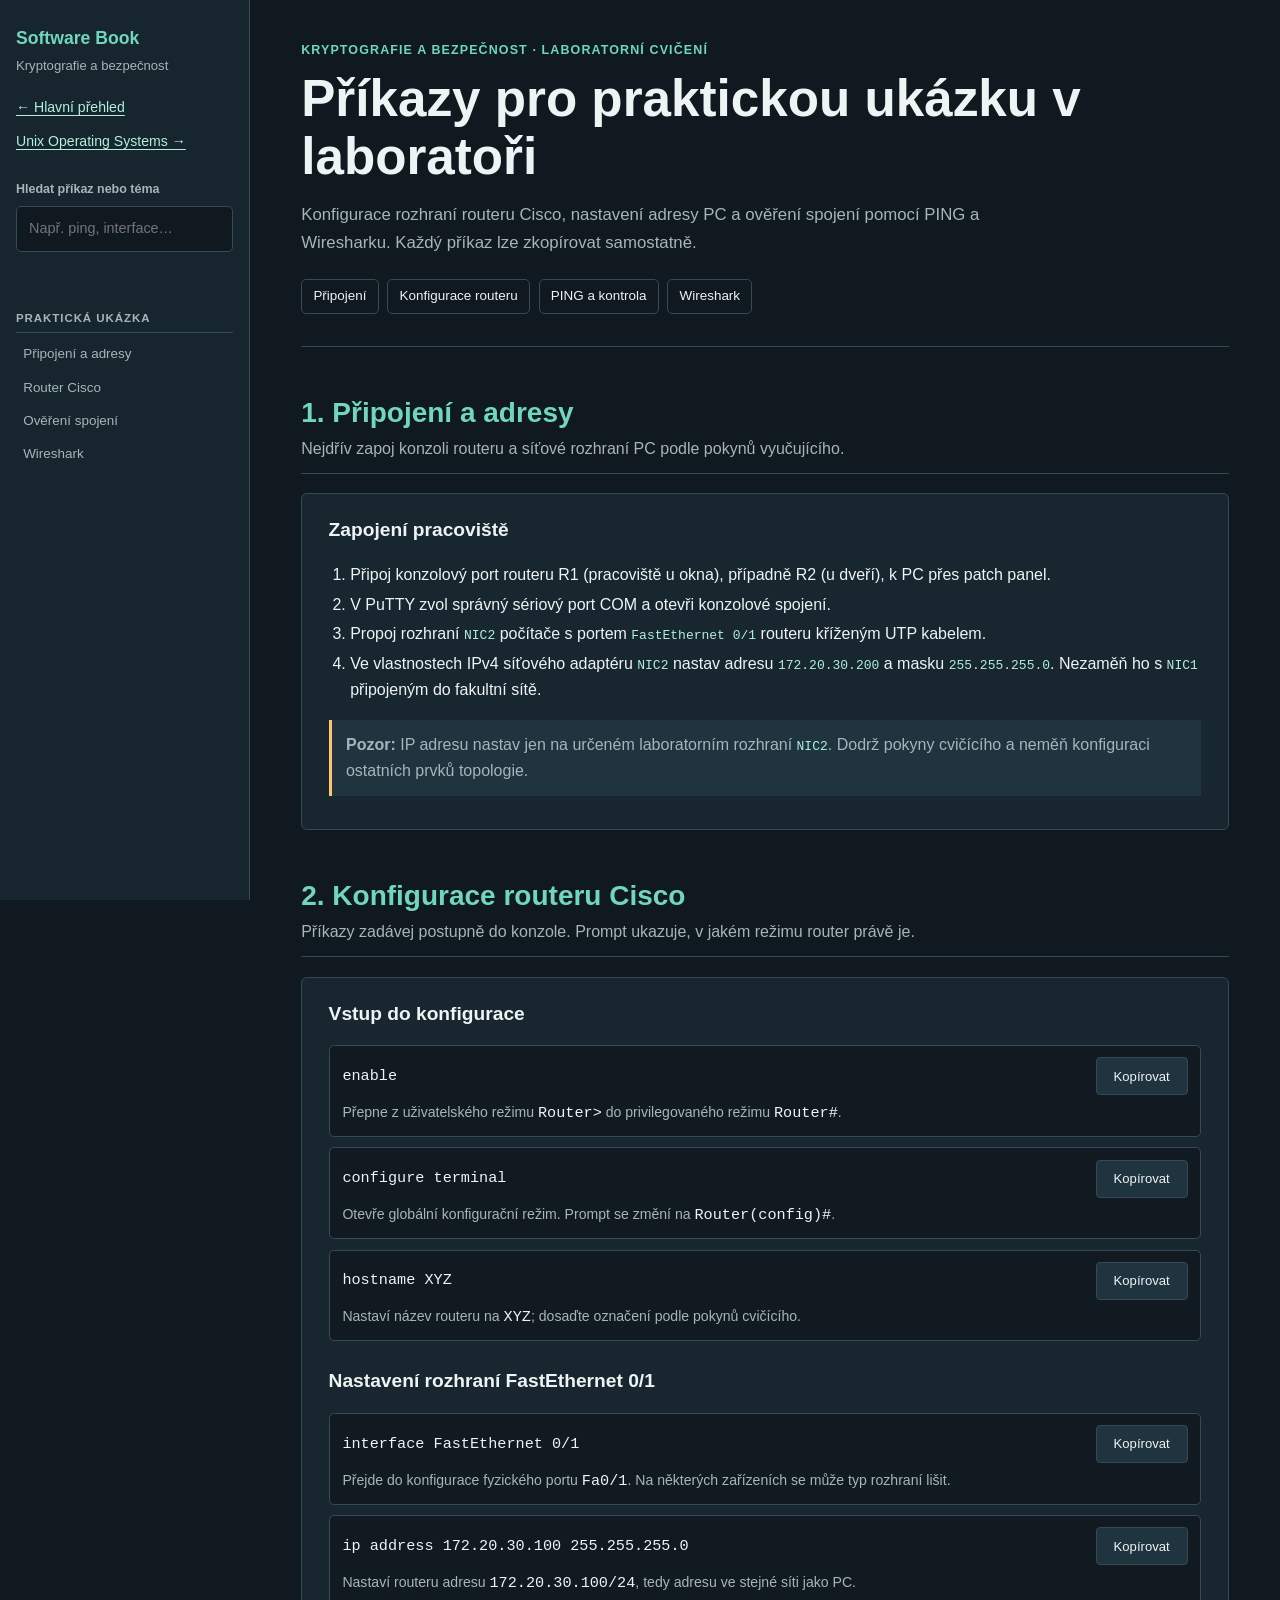
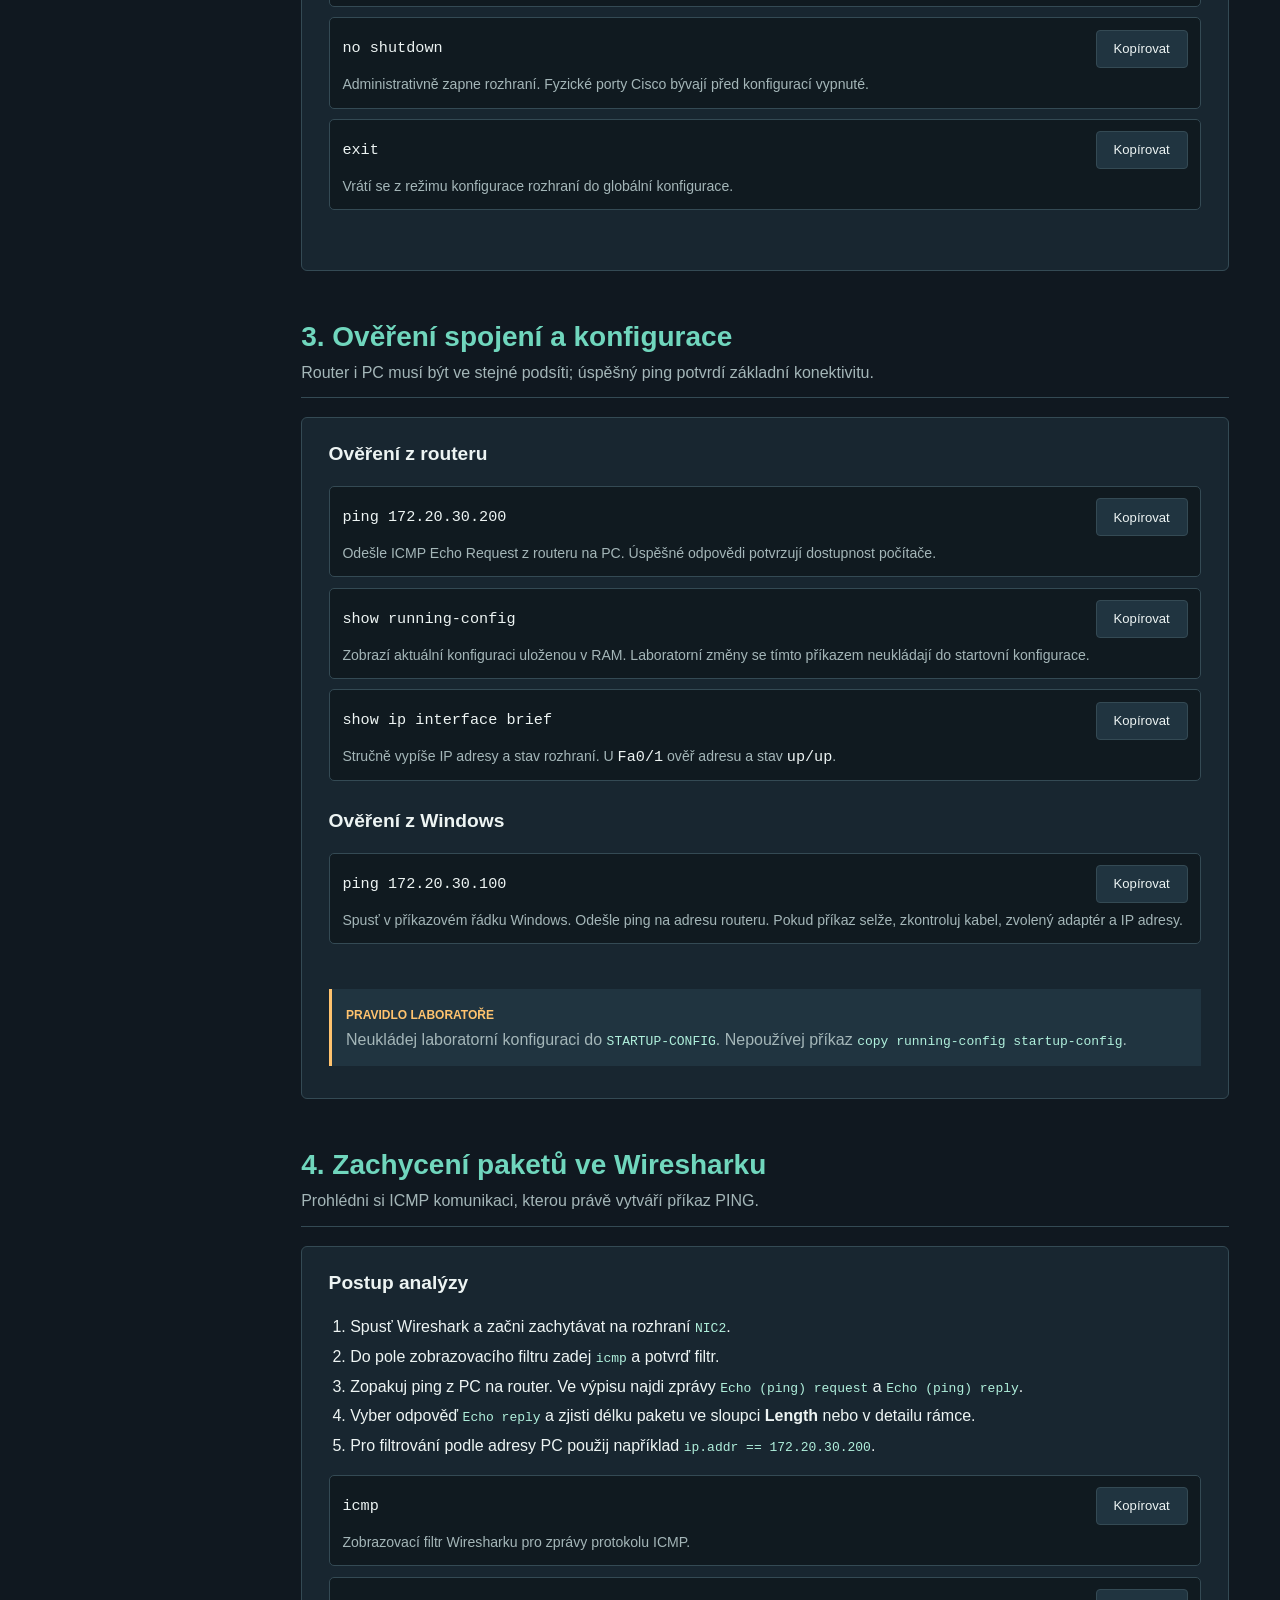
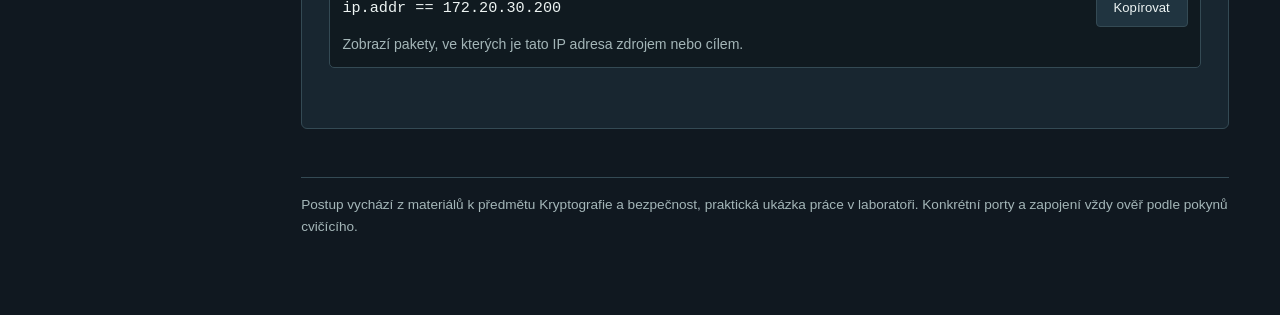
==== lab.html @ 8313e923 "add lab site" ====
<!DOCTYPE html>
<html lang="cs">
<head>
    <meta charset="UTF-8">
    <meta name="viewport" content="width=device-width, initial-scale=1.0">
    <meta name="description" content="Cisco IOS příkazy a postup pro praktickou ukázku síťové laboratoře: konfigurace routeru, ping a Wireshark.">
    <title>Laboratorní příkazy | Software Book</title>
    <style>
        :root {
            color-scheme: dark;
            --page: #101820;
            --panel: #182630;
            --panel-raised: #203440;
            --text: #edf4f3;
            --muted: #a4b6b8;
            --line: #344a54;
            --accent: #70d6bd;
            --accent-strong: #b0f0dc;
            --warning: #ffc36e;
            --sidebar-width: 250px;
        }

        * { box-sizing: border-box; }
        html { scroll-behavior: smooth; }

        body {
            margin: 0;
            background: var(--page);
            color: var(--text);
            font-family: Inter, "Segoe UI", sans-serif;
            line-height: 1.65;
        }

        a { color: var(--accent-strong); text-underline-offset: 3px; }
        a:hover { color: #fff; }

        .sidebar {
            position: fixed;
            inset: 0 auto 0 0;
            z-index: 2;
            display: flex;
            flex-direction: column;
            width: var(--sidebar-width);
            padding: 1.5rem 1rem;
            overflow-y: auto;
            background: #17252e;
            border-right: 1px solid var(--line);
        }

        .brand { margin: 0; color: var(--accent); font-size: 1.1rem; font-weight: 750; text-decoration: none; }
        .brand-note { margin: 0.15rem 0 1.2rem; color: var(--muted); font-size: 0.82rem; }
        .back-link { margin-bottom: 0.65rem; font-size: 0.88rem; }
        .search-label { display: block; margin: 1rem 0 0.35rem; color: var(--muted); font-size: 0.78rem; font-weight: 700; }

        #searchInput {
            width: 100%;
            padding: 0.65rem 0.75rem;
            border: 1px solid var(--line);
            border-radius: 5px;
            background: var(--page);
            color: var(--text);
            font: inherit;
            font-size: 0.9rem;
        }

        #searchInput:focus-visible, a:focus-visible, button:focus-visible {
            outline: 2px solid var(--accent);
            outline-offset: 3px;
        }

        .search-status { min-height: 1.4rem; margin: 0.35rem 0 0.8rem; color: var(--muted); font-size: 0.76rem; }
        .nav-title { margin: 1rem 0 0.35rem; padding-bottom: 0.25rem; border-bottom: 1px solid var(--line); color: var(--muted); font-size: 0.72rem; font-weight: 750; letter-spacing: 0.08em; text-transform: uppercase; }
        .sidebar ul { margin: 0; padding: 0; list-style: none; }
        .sidebar li { margin: 0.1rem 0; }
        .sidebar nav a { display: block; padding: 0.3rem 0.45rem; border-radius: 4px; color: var(--muted); font-size: 0.84rem; text-decoration: none; }
        .sidebar nav a:hover { background: var(--panel-raised); color: var(--text); }

        main {
            width: min(100% - var(--sidebar-width), 1120px);
            margin-left: var(--sidebar-width);
            padding: 2.5rem clamp(1.25rem, 4vw, 3.5rem) 5rem;
        }

        .eyebrow { margin: 0 0 0.6rem; color: var(--accent); font-size: 0.78rem; font-weight: 750; letter-spacing: 0.09em; text-transform: uppercase; }
        .page-header { padding-bottom: 2rem; border-bottom: 1px solid var(--line); }
        h1 { max-width: 780px; margin: 0; font-size: clamp(2rem, 4vw, 3.5rem); line-height: 1.12; }
        .intro { max-width: 760px; margin: 1rem 0 0; color: var(--muted); font-size: 1.05rem; }
        .quick-links { display: flex; flex-wrap: wrap; gap: 0.55rem; margin-top: 1.4rem; }
        .quick-links a { padding: 0.35rem 0.7rem; border: 1px solid var(--line); border-radius: 5px; color: var(--text); font-size: 0.84rem; text-decoration: none; }
        .quick-links a:hover { border-color: var(--accent); color: var(--accent-strong); }
        .section-heading { margin: 3rem 0 1.2rem; padding-bottom: 0.7rem; border-bottom: 1px solid var(--line); scroll-margin-top: 1.25rem; }
        .section-heading h2 { margin: 0; color: var(--accent); font-size: 1.75rem; line-height: 1.25; }
        .section-heading p { margin: 0.35rem 0 0; color: var(--muted); }
        .topic { margin: 1.1rem 0; padding: 1.25rem clamp(1rem, 3vw, 1.65rem); border: 1px solid var(--line); border-radius: 6px; background: var(--panel); scroll-margin-top: 1rem; }
        .topic h3 { margin: 0 0 0.55rem; font-size: 1.2rem; }
        .topic h4 { margin: 1.15rem 0 0.35rem; color: var(--accent-strong); font-size: 1rem; }
        .topic p { margin: 0.5rem 0; color: var(--muted); }
        .topic ul, .topic ol { padding-left: 1.35rem; }
        .topic li { margin: 0.2rem 0; }
        .topic code, .callout code { color: var(--accent-strong); }
        .callout { margin: 0.8rem 0; padding: 0.75rem 0.9rem; border-left: 3px solid var(--accent); background: var(--panel-raised); color: var(--muted); }
        .callout.warning { border-color: var(--warning); }
        .tag { color: var(--warning); font-size: 0.75rem; font-weight: 750; text-transform: uppercase; }

        .command-list { display: grid; gap: 0.65rem; margin-top: 1rem; }
        .command-row { display: grid; grid-template-columns: minmax(0, 1fr) auto; gap: 0.15rem 1rem; align-items: center; padding: 0.7rem 0.8rem; border: 1px solid var(--line); border-radius: 5px; background: #101a20; }
        .command-row code { overflow-wrap: anywhere; color: var(--text); font: 0.95rem/1.5 ui-monospace, SFMono-Regular, Consolas, monospace; }
        .command-row p { grid-column: 1 / -1; margin: 0.2rem 0 0; font-size: 0.88rem; }
        .copy-button { min-width: 92px; padding: 0.45rem 0.65rem; border: 1px solid var(--line); border-radius: 4px; background: var(--panel-raised); color: var(--text); font: inherit; font-size: 0.82rem; cursor: pointer; }
        .copy-button:hover { border-color: var(--accent); color: var(--accent-strong); }
        .copy-status { min-height: 1.5rem; margin: 0.35rem 0 0; color: var(--accent-strong); font-size: 0.82rem; }
        .empty-state { display: none; margin: 1rem 0; color: var(--muted); }
        footer { margin-top: 3rem; padding-top: 1rem; border-top: 1px solid var(--line); color: var(--muted); font-size: 0.85rem; }

        @media (max-width: 800px) {
            .sidebar { position: sticky; inset: 0 0 auto; width: 100%; max-height: 42vh; padding: 0.8rem 1rem; border-right: 0; border-bottom: 1px solid var(--line); }
            .brand-note { display: none; }
            .nav-title { margin-top: 0.55rem; }
            .sidebar nav { display: grid; grid-template-columns: repeat(2, minmax(0, 1fr)); gap: 0 0.35rem; }
            main { width: 100%; margin: 0; padding: 1.5rem 1rem 3rem; }
            .section-heading { margin-top: 2.3rem; }
        }

        @media (max-width: 480px) {
            .command-row { grid-template-columns: minmax(0, 1fr); }
            .copy-button { justify-self: start; }
        }

        @media (prefers-reduced-motion: reduce) { html { scroll-behavior: auto; } }
    </style>
</head>
<body>
    <aside class="sidebar" aria-label="Navigace laboratorní úlohy">
        <a class="brand" href="index.html">Software Book</a>
        <p class="brand-note">Kryptografie a bezpečnost</p>
        <a class="back-link" href="index.html">← Hlavní přehled</a>
        <a class="back-link" href="uop.html">Unix Operating Systems →</a>
        <label class="search-label" for="searchInput">Hledat příkaz nebo téma</label>
        <input id="searchInput" type="search" placeholder="Např. ping, interface…" autocomplete="off">
        <p class="search-status" id="searchStatus" aria-live="polite"></p>
        <nav>
            <p class="nav-title">Praktická ukázka</p>
            <ul>
                <li><a href="#priprava">Připojení a adresy</a></li>
                <li><a href="#router">Router Cisco</a></li>
                <li><a href="#overeni">Ověření spojení</a></li>
                <li><a href="#wireshark">Wireshark</a></li>
            </ul>
        </nav>
    </aside>

    <main>
        <header class="page-header">
            <p class="eyebrow">Kryptografie a bezpečnost · laboratorní cvičení</p>
            <h1>Příkazy pro praktickou ukázku v laboratoři</h1>
            <p class="intro">Konfigurace rozhraní routeru Cisco, nastavení adresy PC a ověření spojení pomocí PING a Wiresharku. Každý příkaz lze zkopírovat samostatně.</p>
            <nav class="quick-links" aria-label="Rychlé odkazy">
                <a href="#priprava">Připojení</a>
                <a href="#router">Konfigurace routeru</a>
                <a href="#overeni">PING a kontrola</a>
                <a href="#wireshark">Wireshark</a>
            </nav>
        </header>

        <p class="empty-state" id="emptyState">Pro zadaný výraz se nenašla odpovídající část.</p>

        <header class="section-heading" id="priprava">
            <h2>1. Připojení a adresy</h2>
            <p>Nejdřív zapoj konzoli routeru a síťové rozhraní PC podle pokynů vyučujícího.</p>
        </header>
        <article class="topic" data-topic>
            <h3>Zapojení pracoviště</h3>
            <ol>
                <li>Připoj konzolový port routeru R1 (pracoviště u okna), případně R2 (u dveří), k PC přes patch panel.</li>
                <li>V PuTTY zvol správný sériový port COM a otevři konzolové spojení.</li>
                <li>Propoj rozhraní <code>NIC2</code> počítače s portem <code>FastEthernet 0/1</code> routeru kříženým UTP kabelem.</li>
                <li>Ve vlastnostech IPv4 síťového adaptéru <code>NIC2</code> nastav adresu <code>172.20.30.200</code> a masku <code>255.255.255.0</code>. Nezaměň ho s <code>NIC1</code> připojeným do fakultní sítě.</li>
            </ol>
            <div class="callout warning"><strong>Pozor:</strong> IP adresu nastav jen na určeném laboratorním rozhraní <code>NIC2</code>. Dodrž pokyny cvičícího a neměň konfiguraci ostatních prvků topologie.</div>
        </article>

        <header class="section-heading" id="router">
            <h2>2. Konfigurace routeru Cisco</h2>
            <p>Příkazy zadávej postupně do konzole. Prompt ukazuje, v jakém režimu router právě je.</p>
        </header>
        <article class="topic" data-topic>
            <h3>Vstup do konfigurace</h3>
            <div class="command-list">
                <div class="command-row"><code>enable</code><button class="copy-button" type="button">Kopírovat</button><p>Přepne z uživatelského režimu <code>Router&gt;</code> do privilegovaného režimu <code>Router#</code>.</p></div>
                <div class="command-row"><code>configure terminal</code><button class="copy-button" type="button">Kopírovat</button><p>Otevře globální konfigurační režim. Prompt se změní na <code>Router(config)#</code>.</p></div>
                <div class="command-row"><code>hostname XYZ</code><button class="copy-button" type="button">Kopírovat</button><p>Nastaví název routeru na <code>XYZ</code>; dosaďte označení podle pokynů cvičícího.</p></div>
            </div>
            <h3 style="margin-top: 1.5rem">Nastavení rozhraní FastEthernet 0/1</h3>
            <div class="command-list">
                <div class="command-row"><code>interface FastEthernet 0/1</code><button class="copy-button" type="button">Kopírovat</button><p>Přejde do konfigurace fyzického portu <code>Fa0/1</code>. Na některých zařízeních se může typ rozhraní lišit.</p></div>
                <div class="command-row"><code>ip address 172.20.30.100 255.255.255.0</code><button class="copy-button" type="button">Kopírovat</button><p>Nastaví routeru adresu <code>172.20.30.100/24</code>, tedy adresu ve stejné síti jako PC.</p></div>
                <div class="command-row"><code>no shutdown</code><button class="copy-button" type="button">Kopírovat</button><p>Administrativně zapne rozhraní. Fyzické porty Cisco bývají před konfigurací vypnuté.</p></div>
                <div class="command-row"><code>exit</code><button class="copy-button" type="button">Kopírovat</button><p>Vrátí se z režimu konfigurace rozhraní do globální konfigurace.</p></div>
            </div>
            <p class="copy-status" aria-live="polite"></p>
        </article>

        <header class="section-heading" id="overeni">
            <h2>3. Ověření spojení a konfigurace</h2>
            <p>Router i PC musí být ve stejné podsíti; úspěšný ping potvrdí základní konektivitu.</p>
        </header>
        <article class="topic" data-topic>
            <h3>Ověření z routeru</h3>
            <div class="command-list">
                <div class="command-row"><code>ping 172.20.30.200</code><button class="copy-button" type="button">Kopírovat</button><p>Odešle ICMP Echo Request z routeru na PC. Úspěšné odpovědi potvrzují dostupnost počítače.</p></div>
                <div class="command-row"><code>show running-config</code><button class="copy-button" type="button">Kopírovat</button><p>Zobrazí aktuální konfiguraci uloženou v RAM. Laboratorní změny se tímto příkazem neukládají do startovní konfigurace.</p></div>
                <div class="command-row"><code>show ip interface brief</code><button class="copy-button" type="button">Kopírovat</button><p>Stručně vypíše IP adresy a stav rozhraní. U <code>Fa0/1</code> ověř adresu a stav <code>up/up</code>.</p></div>
            </div>
            <h3 style="margin-top: 1.5rem">Ověření z Windows</h3>
            <div class="command-list">
                <div class="command-row"><code>ping 172.20.30.100</code><button class="copy-button" type="button">Kopírovat</button><p>Spusť v příkazovém řádku Windows. Odešle ping na adresu routeru. Pokud příkaz selže, zkontroluj kabel, zvolený adaptér a IP adresy.</p></div>
            </div>
            <p class="copy-status" aria-live="polite"></p>
            <div class="callout warning"><span class="tag">Pravidlo laboratoře</span><br>Neukládej laboratorní konfiguraci do <code>STARTUP-CONFIG</code>. Nepoužívej příkaz <code>copy running-config startup-config</code>.</div>
        </article>

        <header class="section-heading" id="wireshark">
            <h2>4. Zachycení paketů ve Wiresharku</h2>
            <p>Prohlédni si ICMP komunikaci, kterou právě vytváří příkaz PING.</p>
        </header>
        <article class="topic" data-topic>
            <h3>Postup analýzy</h3>
            <ol>
                <li>Spusť Wireshark a začni zachytávat na rozhraní <code>NIC2</code>.</li>
                <li>Do pole zobrazovacího filtru zadej <code>icmp</code> a potvrď filtr.</li>
                <li>Zopakuj ping z PC na router. Ve výpisu najdi zprávy <code>Echo (ping) request</code> a <code>Echo (ping) reply</code>.</li>
                <li>Vyber odpověď <code>Echo reply</code> a zjisti délku paketu ve sloupci <strong>Length</strong> nebo v detailu rámce.</li>
                <li>Pro filtrování podle adresy PC použij například <code>ip.addr == 172.20.30.200</code>.</li>
            </ol>
            <div class="command-list">
                <div class="command-row"><code>icmp</code><button class="copy-button" type="button">Kopírovat</button><p>Zobrazovací filtr Wiresharku pro zprávy protokolu ICMP.</p></div>
                <div class="command-row"><code>ip.addr == 172.20.30.200</code><button class="copy-button" type="button">Kopírovat</button><p>Zobrazí pakety, ve kterých je tato IP adresa zdrojem nebo cílem.</p></div>
            </div>
            <p class="copy-status" aria-live="polite"></p>
        </article>

        <footer>
            Postup vychází z materiálů k předmětu Kryptografie a bezpečnost, praktická ukázka práce v laboratoři. Konkrétní porty a zapojení vždy ověř podle pokynů cvičícího.
        </footer>
    </main>

    <script>
        const searchInput = document.getElementById('searchInput');
        const searchStatus = document.getElementById('searchStatus');
        const emptyState = document.getElementById('emptyState');
        const topics = [...document.querySelectorAll('[data-topic]')];

        searchInput.addEventListener('input', () => {
            const query = searchInput.value.trim().toLocaleLowerCase('cs');
            let visible = 0;

            topics.forEach(topic => {
                topic.hidden = Boolean(query) && !topic.textContent.toLocaleLowerCase('cs').includes(query);
                visible += Number(!topic.hidden);
            });

            document.querySelectorAll('.section-heading').forEach(heading => {
                heading.hidden = Boolean(query) && (!heading.nextElementSibling || heading.nextElementSibling.hidden);
            });

            emptyState.style.display = query && !visible ? 'block' : 'none';
            searchStatus.textContent = query ? `${visible} odpovídajících částí` : '';
        });

        document.querySelectorAll('.copy-button').forEach(button => {
            button.addEventListener('click', async () => {
                const command = button.parentElement.querySelector('code').textContent.trim();
                const status = button.closest('.topic').querySelector('.copy-status');

                try {
                    await navigator.clipboard.writeText(command);
                } catch {
                    const field = document.createElement('textarea');
                    field.value = command;
                    field.style.position = 'fixed';
                    field.style.opacity = '0';
                    document.body.append(field);
                    field.select();
                    const copied = document.execCommand('copy');
                    field.remove();
                    if (!copied) {
                        status.textContent = 'Kopírování se nepodařilo. Označ příkaz a zkopíruj ho ručně.';
                        return;
                    }
                }

                status.textContent = `Zkopírováno: ${command}`;
                button.textContent = 'Zkopírováno';
                window.setTimeout(() => { button.textContent = 'Kopírovat'; }, 1500);
            });
        });
    </script>
</body>
</html>
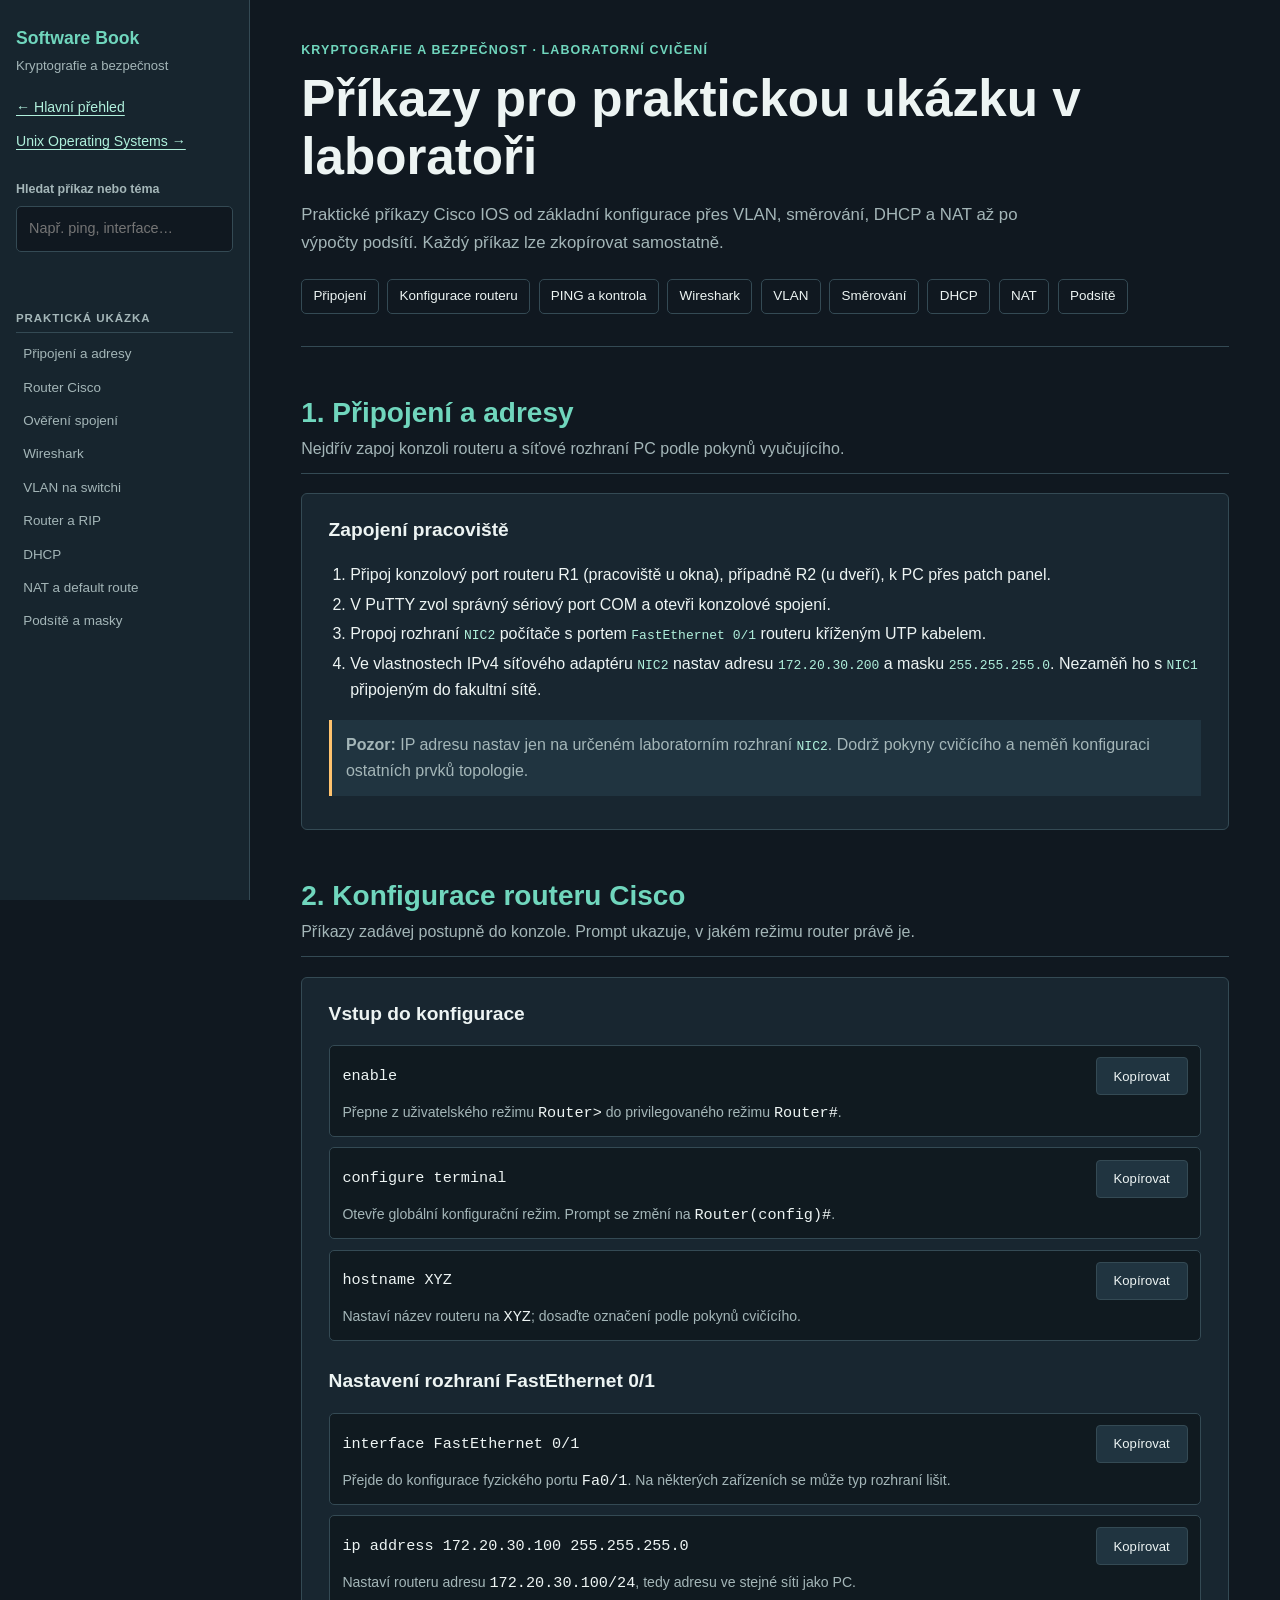
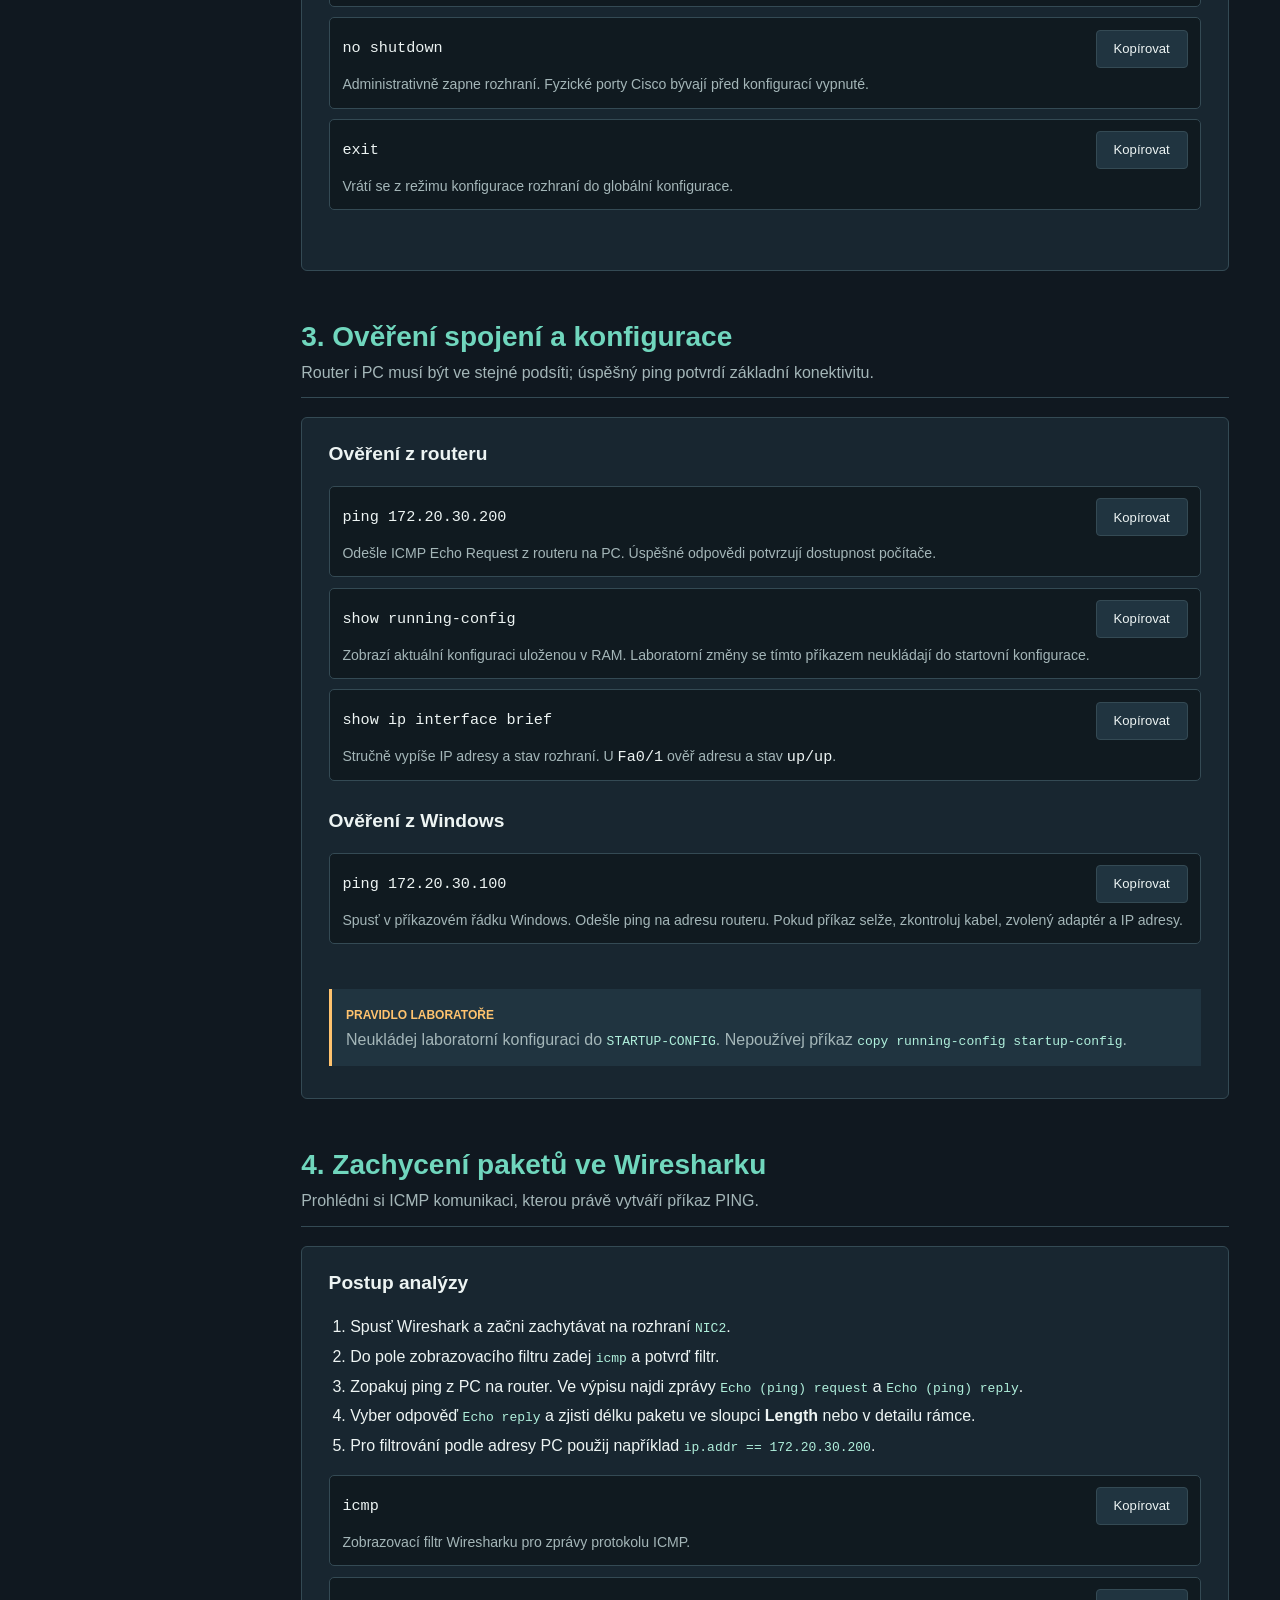
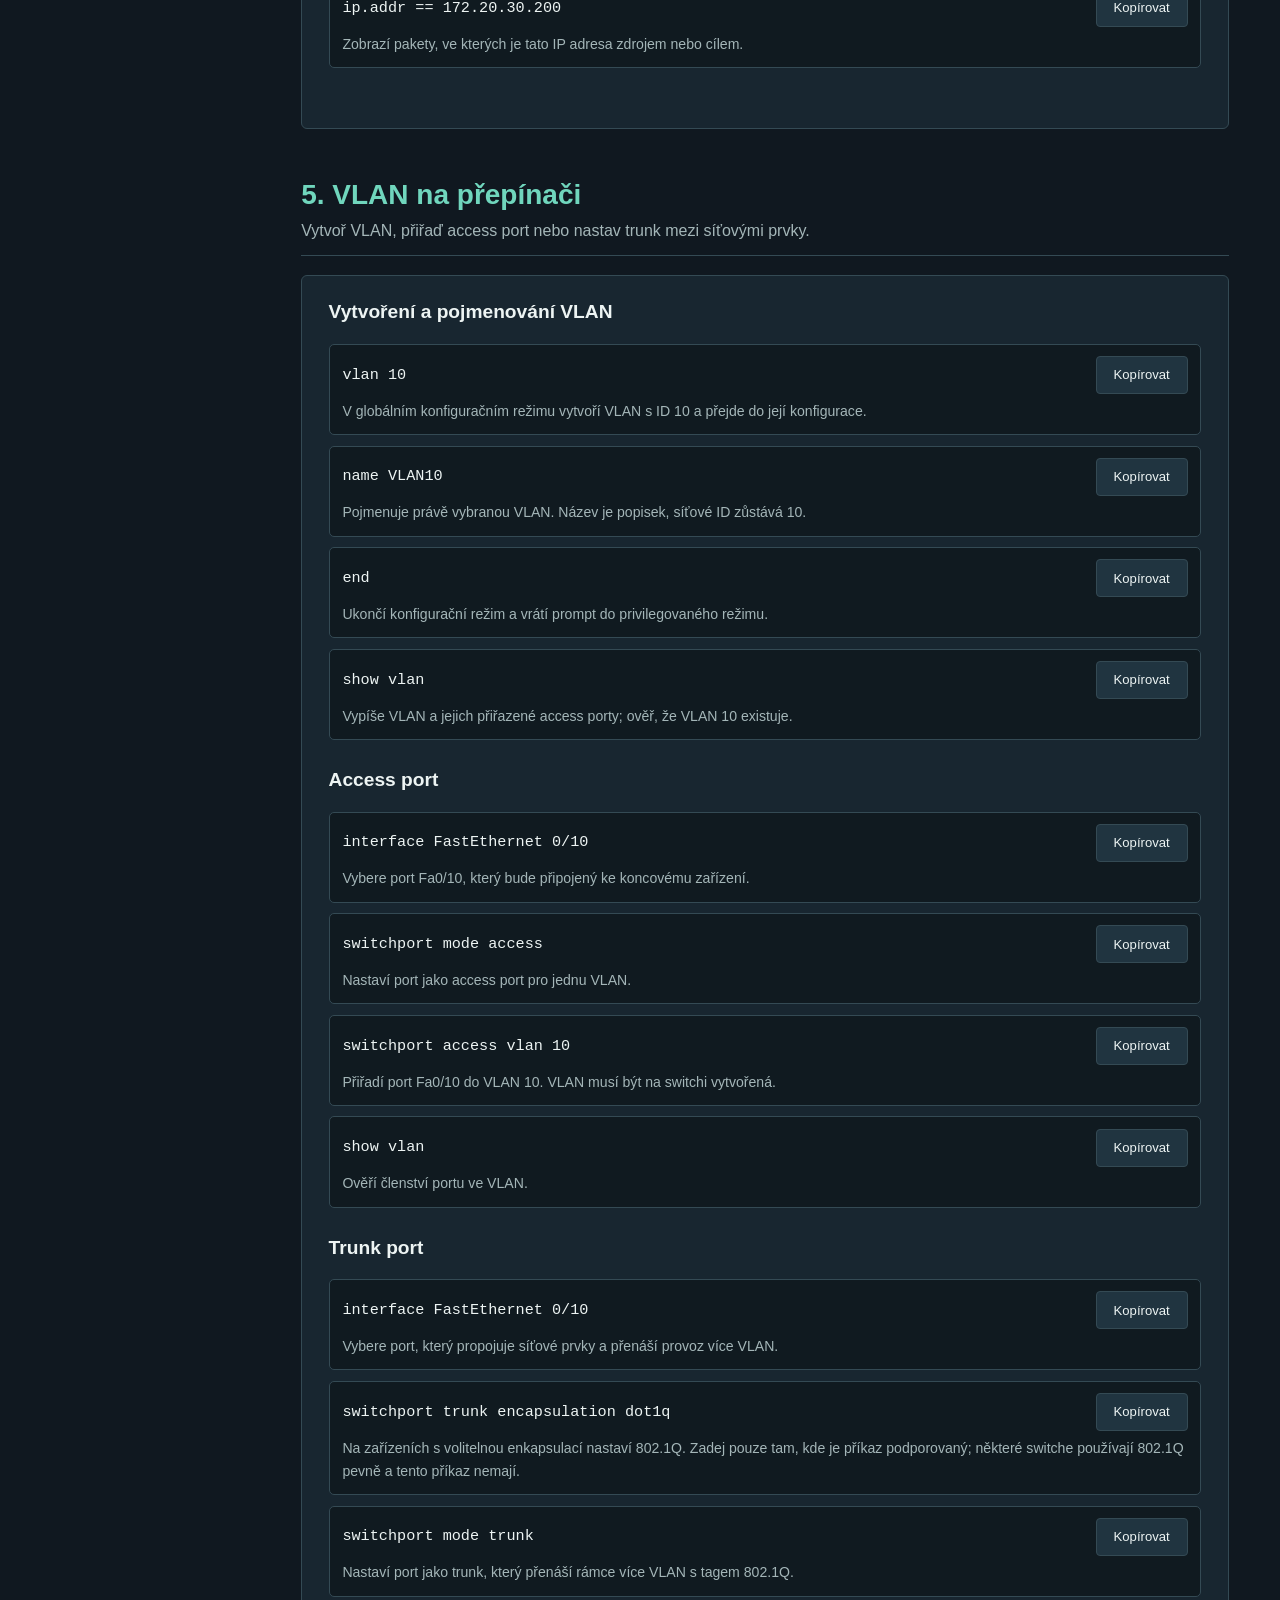
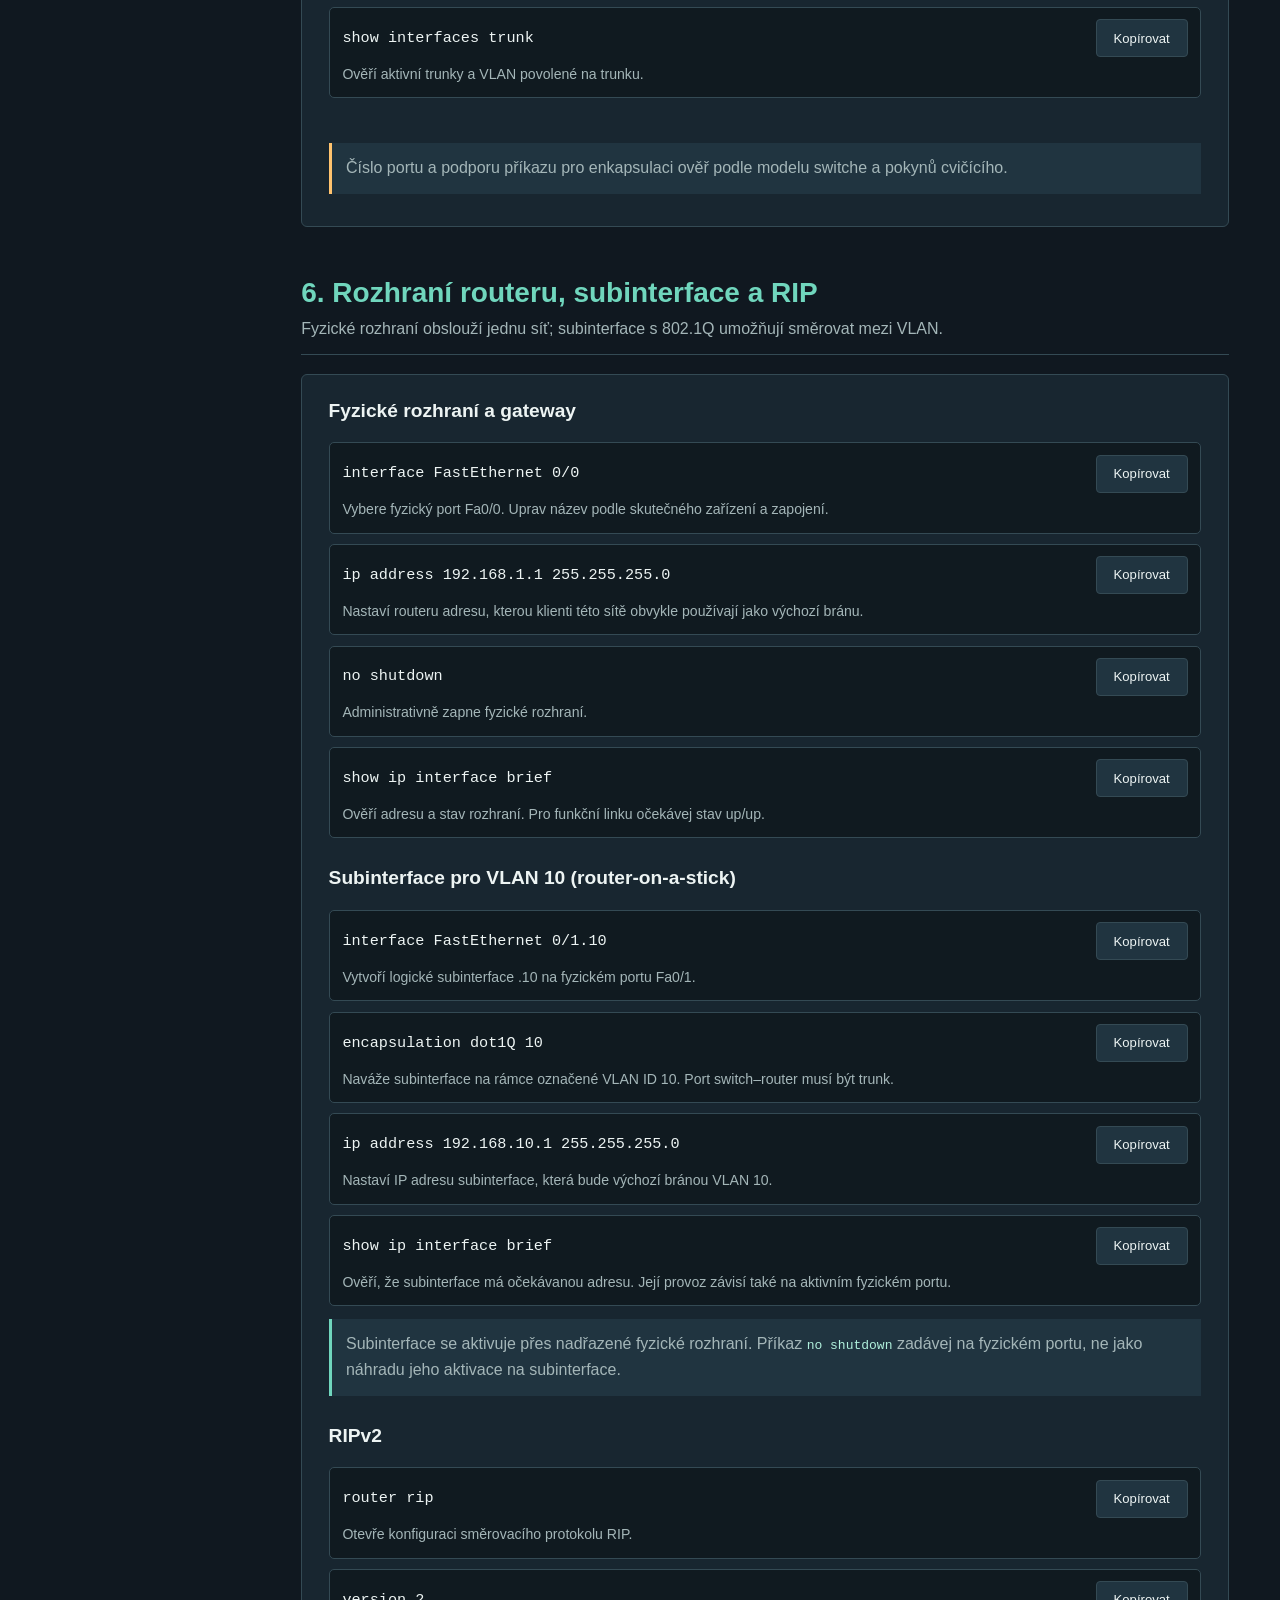
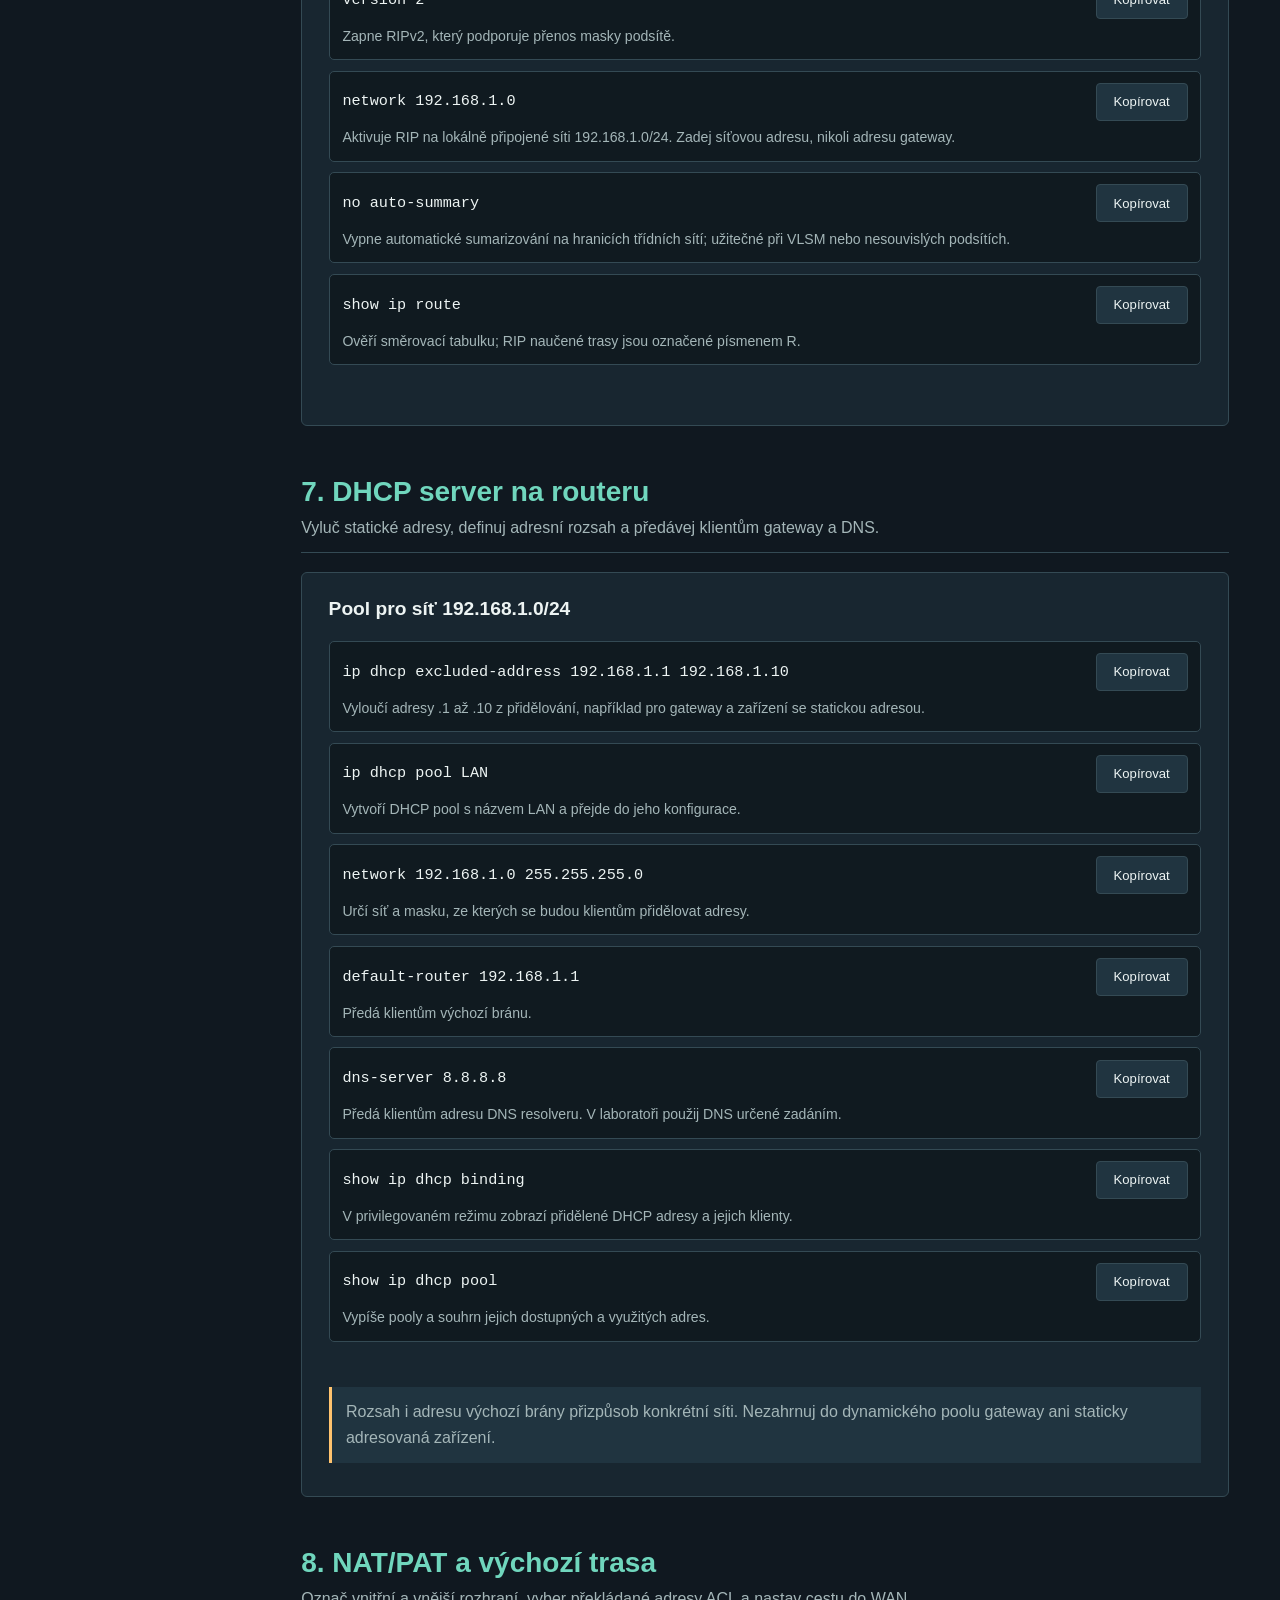
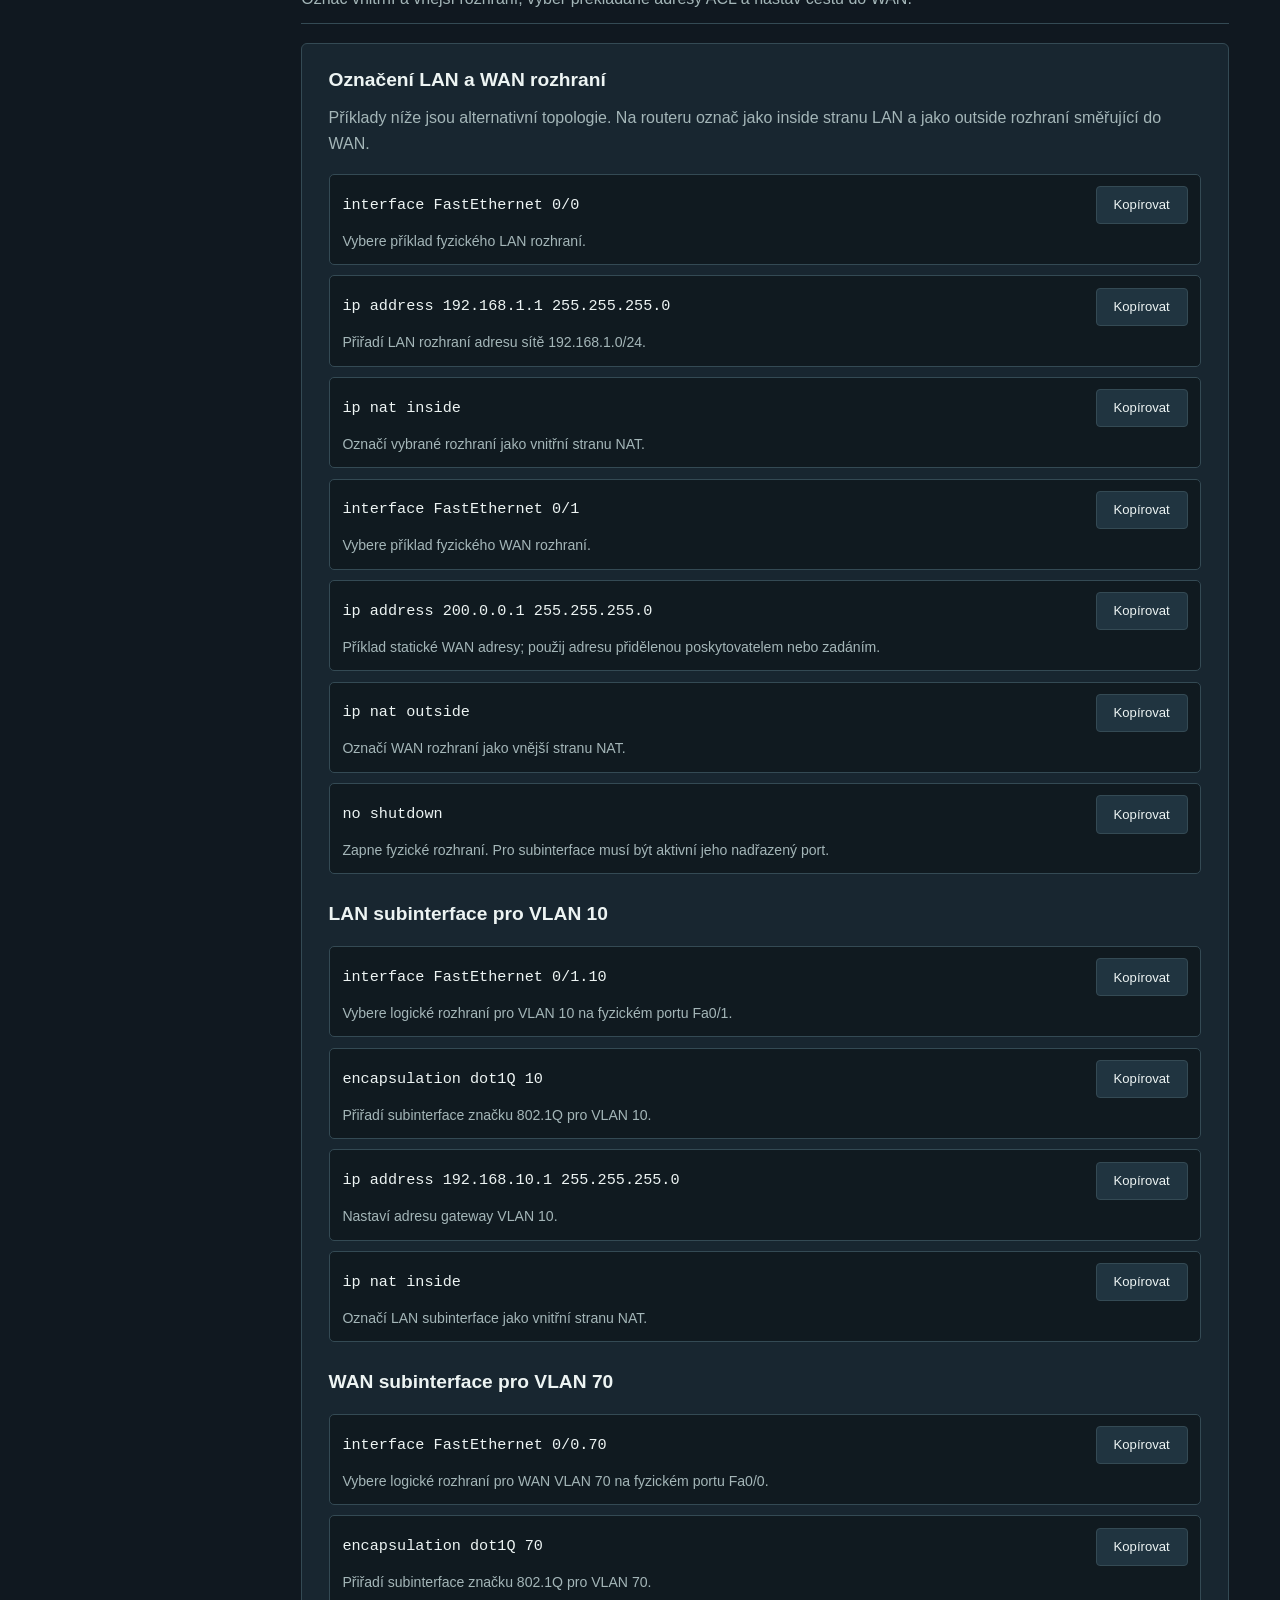
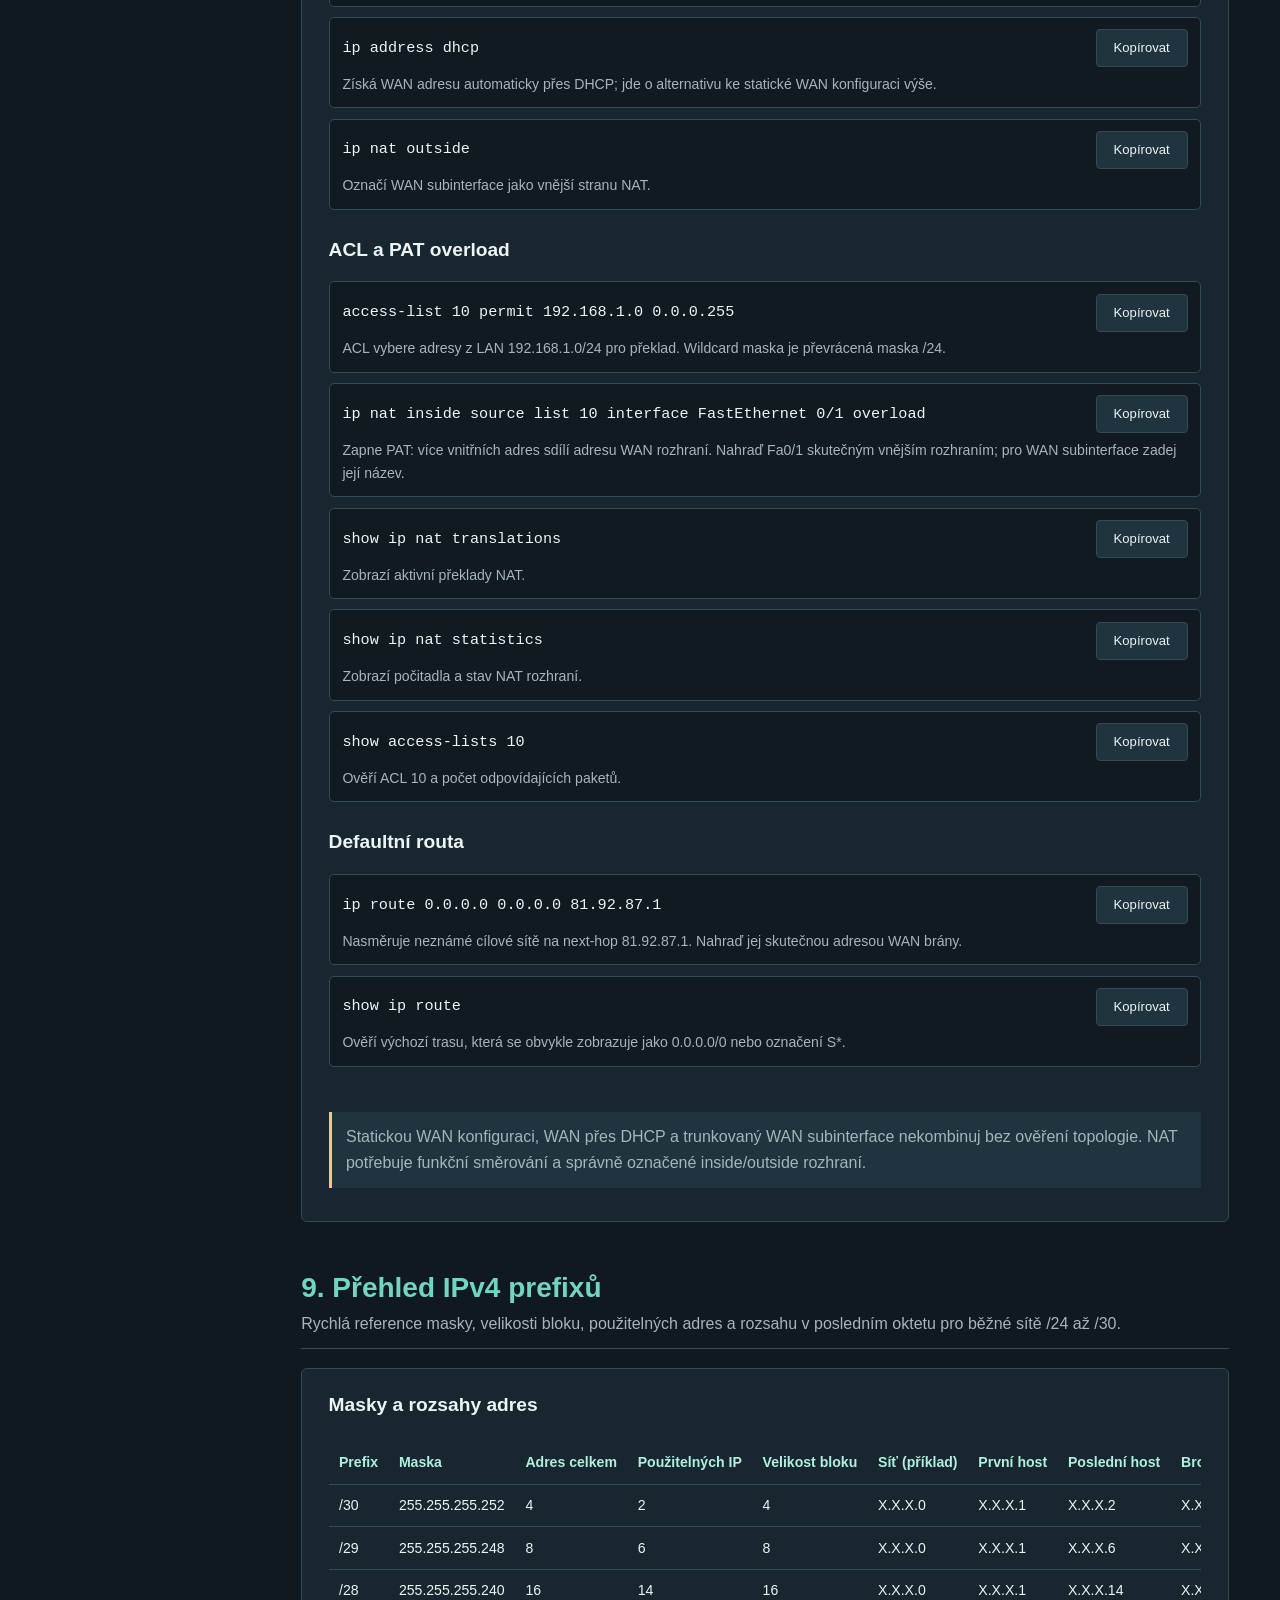
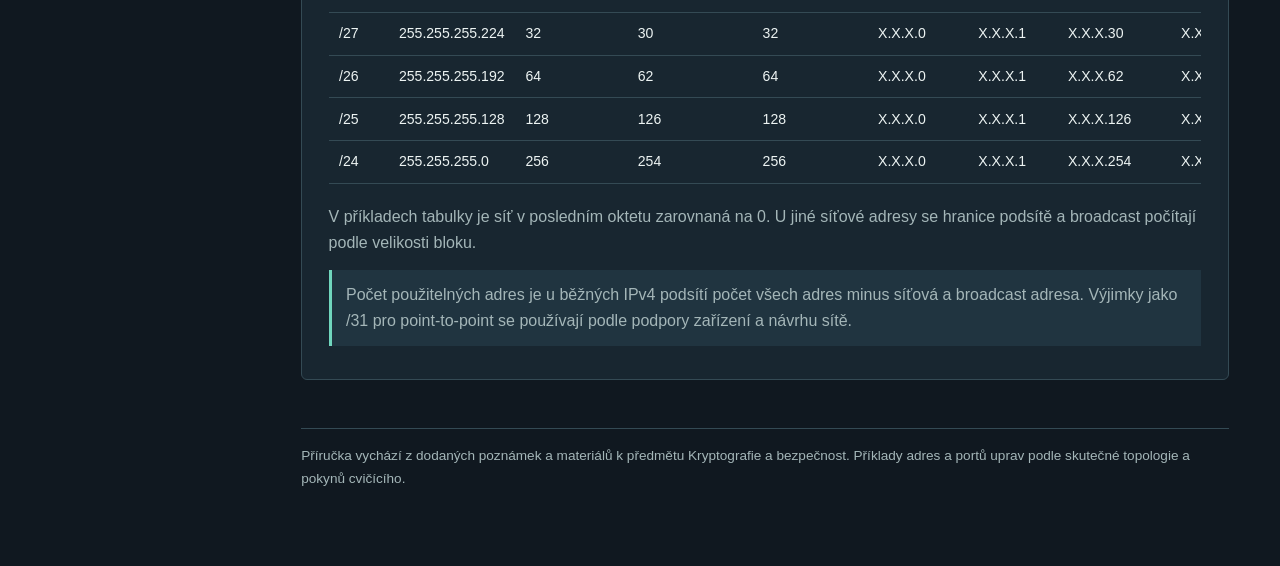
==== commit 1560d089: "add anthor commands" ====
--- a/lab.html
+++ b/lab.html
@@ -98,6 +98,10 @@
         .topic ul, .topic ol { padding-left: 1.35rem; }
         .topic li { margin: 0.2rem 0; }
         .topic code, .callout code { color: var(--accent-strong); }
+        .table-wrap { overflow-x: auto; }
+        .reference-table { width: 100%; margin: 0.75rem 0; border-collapse: collapse; font-size: 0.88rem; }
+        .reference-table th, .reference-table td { padding: 0.58rem 0.65rem; border-bottom: 1px solid var(--line); text-align: left; white-space: nowrap; }
+        .reference-table th { color: var(--accent-strong); }
         .callout { margin: 0.8rem 0; padding: 0.75rem 0.9rem; border-left: 3px solid var(--accent); background: var(--panel-raised); color: var(--muted); }
         .callout.warning { border-color: var(--warning); }
         .tag { color: var(--warning); font-size: 0.75rem; font-weight: 750; text-transform: uppercase; }
@@ -145,6 +149,11 @@
                 <li><a href="#router">Router Cisco</a></li>
                 <li><a href="#overeni">Ověření spojení</a></li>
                 <li><a href="#wireshark">Wireshark</a></li>
+                <li><a href="#switch-vlan">VLAN na switchi</a></li>
+                <li><a href="#router-vlan">Router a RIP</a></li>
+                <li><a href="#dhcp">DHCP</a></li>
+                <li><a href="#nat">NAT a default route</a></li>
+                <li><a href="#subnetting">Podsítě a masky</a></li>
             </ul>
         </nav>
     </aside>
@@ -153,12 +162,17 @@
         <header class="page-header">
             <p class="eyebrow">Kryptografie a bezpečnost · laboratorní cvičení</p>
             <h1>Příkazy pro praktickou ukázku v laboratoři</h1>
-            <p class="intro">Konfigurace rozhraní routeru Cisco, nastavení adresy PC a ověření spojení pomocí PING a Wiresharku. Každý příkaz lze zkopírovat samostatně.</p>
+            <p class="intro">Praktické příkazy Cisco IOS od základní konfigurace přes VLAN, směrování, DHCP a NAT až po výpočty podsítí. Každý příkaz lze zkopírovat samostatně.</p>
             <nav class="quick-links" aria-label="Rychlé odkazy">
                 <a href="#priprava">Připojení</a>
                 <a href="#router">Konfigurace routeru</a>
                 <a href="#overeni">PING a kontrola</a>
                 <a href="#wireshark">Wireshark</a>
+                <a href="#switch-vlan">VLAN</a>
+                <a href="#router-vlan">Směrování</a>
+                <a href="#dhcp">DHCP</a>
+                <a href="#nat">NAT</a>
+                <a href="#subnetting">Podsítě</a>
             </nav>
         </header>
 
@@ -239,8 +253,159 @@
             <p class="copy-status" aria-live="polite"></p>
         </article>
 
+        <header class="section-heading" id="switch-vlan">
+            <h2>5. VLAN na přepínači</h2>
+            <p>Vytvoř VLAN, přiřaď access port nebo nastav trunk mezi síťovými prvky.</p>
+        </header>
+        <article class="topic" data-topic>
+            <h3>Vytvoření a pojmenování VLAN</h3>
+            <div class="command-list">
+                <div class="command-row"><code>vlan 10</code><button class="copy-button" type="button">Kopírovat</button><p>V globálním konfiguračním režimu vytvoří VLAN s ID 10 a přejde do její konfigurace.</p></div>
+                <div class="command-row"><code>name VLAN10</code><button class="copy-button" type="button">Kopírovat</button><p>Pojmenuje právě vybranou VLAN. Název je popisek, síťové ID zůstává 10.</p></div>
+                <div class="command-row"><code>end</code><button class="copy-button" type="button">Kopírovat</button><p>Ukončí konfigurační režim a vrátí prompt do privilegovaného režimu.</p></div>
+                <div class="command-row"><code>show vlan</code><button class="copy-button" type="button">Kopírovat</button><p>Vypíše VLAN a jejich přiřazené access porty; ověř, že VLAN 10 existuje.</p></div>
+            </div>
+            <h3 style="margin-top: 1.5rem">Access port</h3>
+            <div class="command-list">
+                <div class="command-row"><code>interface FastEthernet 0/10</code><button class="copy-button" type="button">Kopírovat</button><p>Vybere port Fa0/10, který bude připojený ke koncovému zařízení.</p></div>
+                <div class="command-row"><code>switchport mode access</code><button class="copy-button" type="button">Kopírovat</button><p>Nastaví port jako access port pro jednu VLAN.</p></div>
+                <div class="command-row"><code>switchport access vlan 10</code><button class="copy-button" type="button">Kopírovat</button><p>Přiřadí port Fa0/10 do VLAN 10. VLAN musí být na switchi vytvořená.</p></div>
+                <div class="command-row"><code>show vlan</code><button class="copy-button" type="button">Kopírovat</button><p>Ověří členství portu ve VLAN.</p></div>
+            </div>
+            <h3 style="margin-top: 1.5rem">Trunk port</h3>
+            <div class="command-list">
+                <div class="command-row"><code>interface FastEthernet 0/10</code><button class="copy-button" type="button">Kopírovat</button><p>Vybere port, který propojuje síťové prvky a přenáší provoz více VLAN.</p></div>
+                <div class="command-row"><code>switchport trunk encapsulation dot1q</code><button class="copy-button" type="button">Kopírovat</button><p>Na zařízeních s volitelnou enkapsulací nastaví 802.1Q. Zadej pouze tam, kde je příkaz podporovaný; některé switche používají 802.1Q pevně a tento příkaz nemají.</p></div>
+                <div class="command-row"><code>switchport mode trunk</code><button class="copy-button" type="button">Kopírovat</button><p>Nastaví port jako trunk, který přenáší rámce více VLAN s tagem 802.1Q.</p></div>
+                <div class="command-row"><code>show interfaces trunk</code><button class="copy-button" type="button">Kopírovat</button><p>Ověří aktivní trunky a VLAN povolené na trunku.</p></div>
+            </div>
+            <p class="copy-status" aria-live="polite"></p>
+            <div class="callout warning">Číslo portu a podporu příkazu pro enkapsulaci ověř podle modelu switche a pokynů cvičícího.</div>
+        </article>
+
+        <header class="section-heading" id="router-vlan">
+            <h2>6. Rozhraní routeru, subinterface a RIP</h2>
+            <p>Fyzické rozhraní obslouží jednu síť; subinterface s 802.1Q umožňují směrovat mezi VLAN.</p>
+        </header>
+        <article class="topic" data-topic>
+            <h3>Fyzické rozhraní a gateway</h3>
+            <div class="command-list">
+                <div class="command-row"><code>interface FastEthernet 0/0</code><button class="copy-button" type="button">Kopírovat</button><p>Vybere fyzický port Fa0/0. Uprav název podle skutečného zařízení a zapojení.</p></div>
+                <div class="command-row"><code>ip address 192.168.1.1 255.255.255.0</code><button class="copy-button" type="button">Kopírovat</button><p>Nastaví routeru adresu, kterou klienti této sítě obvykle používají jako výchozí bránu.</p></div>
+                <div class="command-row"><code>no shutdown</code><button class="copy-button" type="button">Kopírovat</button><p>Administrativně zapne fyzické rozhraní.</p></div>
+                <div class="command-row"><code>show ip interface brief</code><button class="copy-button" type="button">Kopírovat</button><p>Ověří adresu a stav rozhraní. Pro funkční linku očekávej stav up/up.</p></div>
+            </div>
+            <h3 style="margin-top: 1.5rem">Subinterface pro VLAN 10 (router-on-a-stick)</h3>
+            <div class="command-list">
+                <div class="command-row"><code>interface FastEthernet 0/1.10</code><button class="copy-button" type="button">Kopírovat</button><p>Vytvoří logické subinterface .10 na fyzickém portu Fa0/1.</p></div>
+                <div class="command-row"><code>encapsulation dot1Q 10</code><button class="copy-button" type="button">Kopírovat</button><p>Naváže subinterface na rámce označené VLAN ID 10. Port switch–router musí být trunk.</p></div>
+                <div class="command-row"><code>ip address 192.168.10.1 255.255.255.0</code><button class="copy-button" type="button">Kopírovat</button><p>Nastaví IP adresu subinterface, která bude výchozí bránou VLAN 10.</p></div>
+                <div class="command-row"><code>show ip interface brief</code><button class="copy-button" type="button">Kopírovat</button><p>Ověří, že subinterface má očekávanou adresu. Její provoz závisí také na aktivním fyzickém portu.</p></div>
+            </div>
+            <div class="callout">Subinterface se aktivuje přes nadřazené fyzické rozhraní. Příkaz <code>no shutdown</code> zadávej na fyzickém portu, ne jako náhradu jeho aktivace na subinterface.</div>
+            <h3 style="margin-top: 1.5rem">RIPv2</h3>
+            <div class="command-list">
+                <div class="command-row"><code>router rip</code><button class="copy-button" type="button">Kopírovat</button><p>Otevře konfiguraci směrovacího protokolu RIP.</p></div>
+                <div class="command-row"><code>version 2</code><button class="copy-button" type="button">Kopírovat</button><p>Zapne RIPv2, který podporuje přenos masky podsítě.</p></div>
+                <div class="command-row"><code>network 192.168.1.0</code><button class="copy-button" type="button">Kopírovat</button><p>Aktivuje RIP na lokálně připojené síti 192.168.1.0/24. Zadej síťovou adresu, nikoli adresu gateway.</p></div>
+                <div class="command-row"><code>no auto-summary</code><button class="copy-button" type="button">Kopírovat</button><p>Vypne automatické sumarizování na hranicích třídních sítí; užitečné při VLSM nebo nesouvislých podsítích.</p></div>
+                <div class="command-row"><code>show ip route</code><button class="copy-button" type="button">Kopírovat</button><p>Ověří směrovací tabulku; RIP naučené trasy jsou označené písmenem R.</p></div>
+            </div>
+            <p class="copy-status" aria-live="polite"></p>
+        </article>
+
+        <header class="section-heading" id="dhcp">
+            <h2>7. DHCP server na routeru</h2>
+            <p>Vyluč statické adresy, definuj adresní rozsah a předávej klientům gateway a DNS.</p>
+        </header>
+        <article class="topic" data-topic>
+            <h3>Pool pro síť 192.168.1.0/24</h3>
+            <div class="command-list">
+                <div class="command-row"><code>ip dhcp excluded-address 192.168.1.1 192.168.1.10</code><button class="copy-button" type="button">Kopírovat</button><p>Vyloučí adresy .1 až .10 z přidělování, například pro gateway a zařízení se statickou adresou.</p></div>
+                <div class="command-row"><code>ip dhcp pool LAN</code><button class="copy-button" type="button">Kopírovat</button><p>Vytvoří DHCP pool s názvem LAN a přejde do jeho konfigurace.</p></div>
+                <div class="command-row"><code>network 192.168.1.0 255.255.255.0</code><button class="copy-button" type="button">Kopírovat</button><p>Určí síť a masku, ze kterých se budou klientům přidělovat adresy.</p></div>
+                <div class="command-row"><code>default-router 192.168.1.1</code><button class="copy-button" type="button">Kopírovat</button><p>Předá klientům výchozí bránu.</p></div>
+                <div class="command-row"><code>dns-server 8.8.8.8</code><button class="copy-button" type="button">Kopírovat</button><p>Předá klientům adresu DNS resolveru. V laboratoři použij DNS určené zadáním.</p></div>
+                <div class="command-row"><code>show ip dhcp binding</code><button class="copy-button" type="button">Kopírovat</button><p>V privilegovaném režimu zobrazí přidělené DHCP adresy a jejich klienty.</p></div>
+                <div class="command-row"><code>show ip dhcp pool</code><button class="copy-button" type="button">Kopírovat</button><p>Vypíše pooly a souhrn jejich dostupných a využitých adres.</p></div>
+            </div>
+            <p class="copy-status" aria-live="polite"></p>
+            <div class="callout warning">Rozsah i adresu výchozí brány přizpůsob konkrétní síti. Nezahrnuj do dynamického poolu gateway ani staticky adresovaná zařízení.</div>
+        </article>
+
+        <header class="section-heading" id="nat">
+            <h2>8. NAT/PAT a výchozí trasa</h2>
+            <p>Označ vnitřní a vnější rozhraní, vyber překládané adresy ACL a nastav cestu do WAN.</p>
+        </header>
+        <article class="topic" data-topic>
+            <h3>Označení LAN a WAN rozhraní</h3>
+            <p>Příklady níže jsou alternativní topologie. Na routeru označ jako inside stranu LAN a jako outside rozhraní směřující do WAN.</p>
+            <div class="command-list">
+                <div class="command-row"><code>interface FastEthernet 0/0</code><button class="copy-button" type="button">Kopírovat</button><p>Vybere příklad fyzického LAN rozhraní.</p></div>
+                <div class="command-row"><code>ip address 192.168.1.1 255.255.255.0</code><button class="copy-button" type="button">Kopírovat</button><p>Přiřadí LAN rozhraní adresu sítě 192.168.1.0/24.</p></div>
+                <div class="command-row"><code>ip nat inside</code><button class="copy-button" type="button">Kopírovat</button><p>Označí vybrané rozhraní jako vnitřní stranu NAT.</p></div>
+                <div class="command-row"><code>interface FastEthernet 0/1</code><button class="copy-button" type="button">Kopírovat</button><p>Vybere příklad fyzického WAN rozhraní.</p></div>
+                <div class="command-row"><code>ip address 200.0.0.1 255.255.255.0</code><button class="copy-button" type="button">Kopírovat</button><p>Příklad statické WAN adresy; použij adresu přidělenou poskytovatelem nebo zadáním.</p></div>
+                <div class="command-row"><code>ip nat outside</code><button class="copy-button" type="button">Kopírovat</button><p>Označí WAN rozhraní jako vnější stranu NAT.</p></div>
+                <div class="command-row"><code>no shutdown</code><button class="copy-button" type="button">Kopírovat</button><p>Zapne fyzické rozhraní. Pro subinterface musí být aktivní jeho nadřazený port.</p></div>
+            </div>
+            <h3 style="margin-top: 1.5rem">LAN subinterface pro VLAN 10</h3>
+            <div class="command-list">
+                <div class="command-row"><code>interface FastEthernet 0/1.10</code><button class="copy-button" type="button">Kopírovat</button><p>Vybere logické rozhraní pro VLAN 10 na fyzickém portu Fa0/1.</p></div>
+                <div class="command-row"><code>encapsulation dot1Q 10</code><button class="copy-button" type="button">Kopírovat</button><p>Přiřadí subinterface značku 802.1Q pro VLAN 10.</p></div>
+                <div class="command-row"><code>ip address 192.168.10.1 255.255.255.0</code><button class="copy-button" type="button">Kopírovat</button><p>Nastaví adresu gateway VLAN 10.</p></div>
+                <div class="command-row"><code>ip nat inside</code><button class="copy-button" type="button">Kopírovat</button><p>Označí LAN subinterface jako vnitřní stranu NAT.</p></div>
+            </div>
+            <h3 style="margin-top: 1.5rem">WAN subinterface pro VLAN 70</h3>
+            <div class="command-list">
+                <div class="command-row"><code>interface FastEthernet 0/0.70</code><button class="copy-button" type="button">Kopírovat</button><p>Vybere logické rozhraní pro WAN VLAN 70 na fyzickém portu Fa0/0.</p></div>
+                <div class="command-row"><code>encapsulation dot1Q 70</code><button class="copy-button" type="button">Kopírovat</button><p>Přiřadí subinterface značku 802.1Q pro VLAN 70.</p></div>
+                <div class="command-row"><code>ip address dhcp</code><button class="copy-button" type="button">Kopírovat</button><p>Získá WAN adresu automaticky přes DHCP; jde o alternativu ke statické WAN konfiguraci výše.</p></div>
+                <div class="command-row"><code>ip nat outside</code><button class="copy-button" type="button">Kopírovat</button><p>Označí WAN subinterface jako vnější stranu NAT.</p></div>
+            </div>
+            <h3 style="margin-top: 1.5rem">ACL a PAT overload</h3>
+            <div class="command-list">
+                <div class="command-row"><code>access-list 10 permit 192.168.1.0 0.0.0.255</code><button class="copy-button" type="button">Kopírovat</button><p>ACL vybere adresy z LAN 192.168.1.0/24 pro překlad. Wildcard maska je převrácená maska /24.</p></div>
+                <div class="command-row"><code>ip nat inside source list 10 interface FastEthernet 0/1 overload</code><button class="copy-button" type="button">Kopírovat</button><p>Zapne PAT: více vnitřních adres sdílí adresu WAN rozhraní. Nahraď Fa0/1 skutečným vnějším rozhraním; pro WAN subinterface zadej její název.</p></div>
+                <div class="command-row"><code>show ip nat translations</code><button class="copy-button" type="button">Kopírovat</button><p>Zobrazí aktivní překlady NAT.</p></div>
+                <div class="command-row"><code>show ip nat statistics</code><button class="copy-button" type="button">Kopírovat</button><p>Zobrazí počitadla a stav NAT rozhraní.</p></div>
+                <div class="command-row"><code>show access-lists 10</code><button class="copy-button" type="button">Kopírovat</button><p>Ověří ACL 10 a počet odpovídajících paketů.</p></div>
+            </div>
+            <h3 style="margin-top: 1.5rem">Defaultní routa</h3>
+            <div class="command-list">
+                <div class="command-row"><code>ip route 0.0.0.0 0.0.0.0 81.92.87.1</code><button class="copy-button" type="button">Kopírovat</button><p>Nasměruje neznámé cílové sítě na next-hop 81.92.87.1. Nahraď jej skutečnou adresou WAN brány.</p></div>
+                <div class="command-row"><code>show ip route</code><button class="copy-button" type="button">Kopírovat</button><p>Ověří výchozí trasu, která se obvykle zobrazuje jako 0.0.0.0/0 nebo označení S*.</p></div>
+            </div>
+            <p class="copy-status" aria-live="polite"></p>
+            <div class="callout warning">Statickou WAN konfiguraci, WAN přes DHCP a trunkovaný WAN subinterface nekombinuj bez ověření topologie. NAT potřebuje funkční směrování a správně označené inside/outside rozhraní.</div>
+        </article>
+
+        <header class="section-heading" id="subnetting">
+            <h2>9. Přehled IPv4 prefixů</h2>
+            <p>Rychlá reference masky, velikosti bloku, použitelných adres a rozsahu v posledním oktetu pro běžné sítě /24 až /30.</p>
+        </header>
+        <article class="topic" data-topic>
+            <h3>Masky a rozsahy adres</h3>
+            <div class="table-wrap">
+                <table class="reference-table">
+                    <thead><tr><th>Prefix</th><th>Maska</th><th>Adres celkem</th><th>Použitelných IP</th><th>Velikost bloku</th><th>Síť (příklad)</th><th>První host</th><th>Poslední host</th><th>Broadcast</th><th>Typické použití</th></tr></thead>
+                    <tbody>
+                        <tr><td>/30</td><td>255.255.255.252</td><td>4</td><td>2</td><td>4</td><td>X.X.X.0</td><td>X.X.X.1</td><td>X.X.X.2</td><td>X.X.X.3</td><td>WAN point-to-point</td></tr>
+                        <tr><td>/29</td><td>255.255.255.248</td><td>8</td><td>6</td><td>8</td><td>X.X.X.0</td><td>X.X.X.1</td><td>X.X.X.6</td><td>X.X.X.7</td><td>DMZ, malé segmenty</td></tr>
+                        <tr><td>/28</td><td>255.255.255.240</td><td>16</td><td>14</td><td>16</td><td>X.X.X.0</td><td>X.X.X.1</td><td>X.X.X.14</td><td>X.X.X.15</td><td>Menší LAN, servery</td></tr>
+                        <tr><td>/27</td><td>255.255.255.224</td><td>32</td><td>30</td><td>32</td><td>X.X.X.0</td><td>X.X.X.1</td><td>X.X.X.30</td><td>X.X.X.31</td><td>Menší firmy</td></tr>
+                        <tr><td>/26</td><td>255.255.255.192</td><td>64</td><td>62</td><td>64</td><td>X.X.X.0</td><td>X.X.X.1</td><td>X.X.X.62</td><td>X.X.X.63</td><td>Střední LAN</td></tr>
+                        <tr><td>/25</td><td>255.255.255.128</td><td>128</td><td>126</td><td>128</td><td>X.X.X.0</td><td>X.X.X.1</td><td>X.X.X.126</td><td>X.X.X.127</td><td>Velká LAN</td></tr>
+                        <tr><td>/24</td><td>255.255.255.0</td><td>256</td><td>254</td><td>256</td><td>X.X.X.0</td><td>X.X.X.1</td><td>X.X.X.254</td><td>X.X.X.255</td><td>Standardní LAN</td></tr>
+                    </tbody>
+                </table>
+            </div>
+            <p>V příkladech tabulky je síť v posledním oktetu zarovnaná na 0. U jiné síťové adresy se hranice podsítě a broadcast počítají podle velikosti bloku.</p>
+            <div class="callout">Počet použitelných adres je u běžných IPv4 podsítí počet všech adres minus síťová a broadcast adresa. Výjimky jako /31 pro point-to-point se používají podle podpory zařízení a návrhu sítě.</div>
+        </article>
+
         <footer>
-            Postup vychází z materiálů k předmětu Kryptografie a bezpečnost, praktická ukázka práce v laboratoři. Konkrétní porty a zapojení vždy ověř podle pokynů cvičícího.
+            Příručka vychází z dodaných poznámek a materiálů k předmětu Kryptografie a bezpečnost. Příklady adres a portů uprav podle skutečné topologie a pokynů cvičícího.
         </footer>
     </main>
 
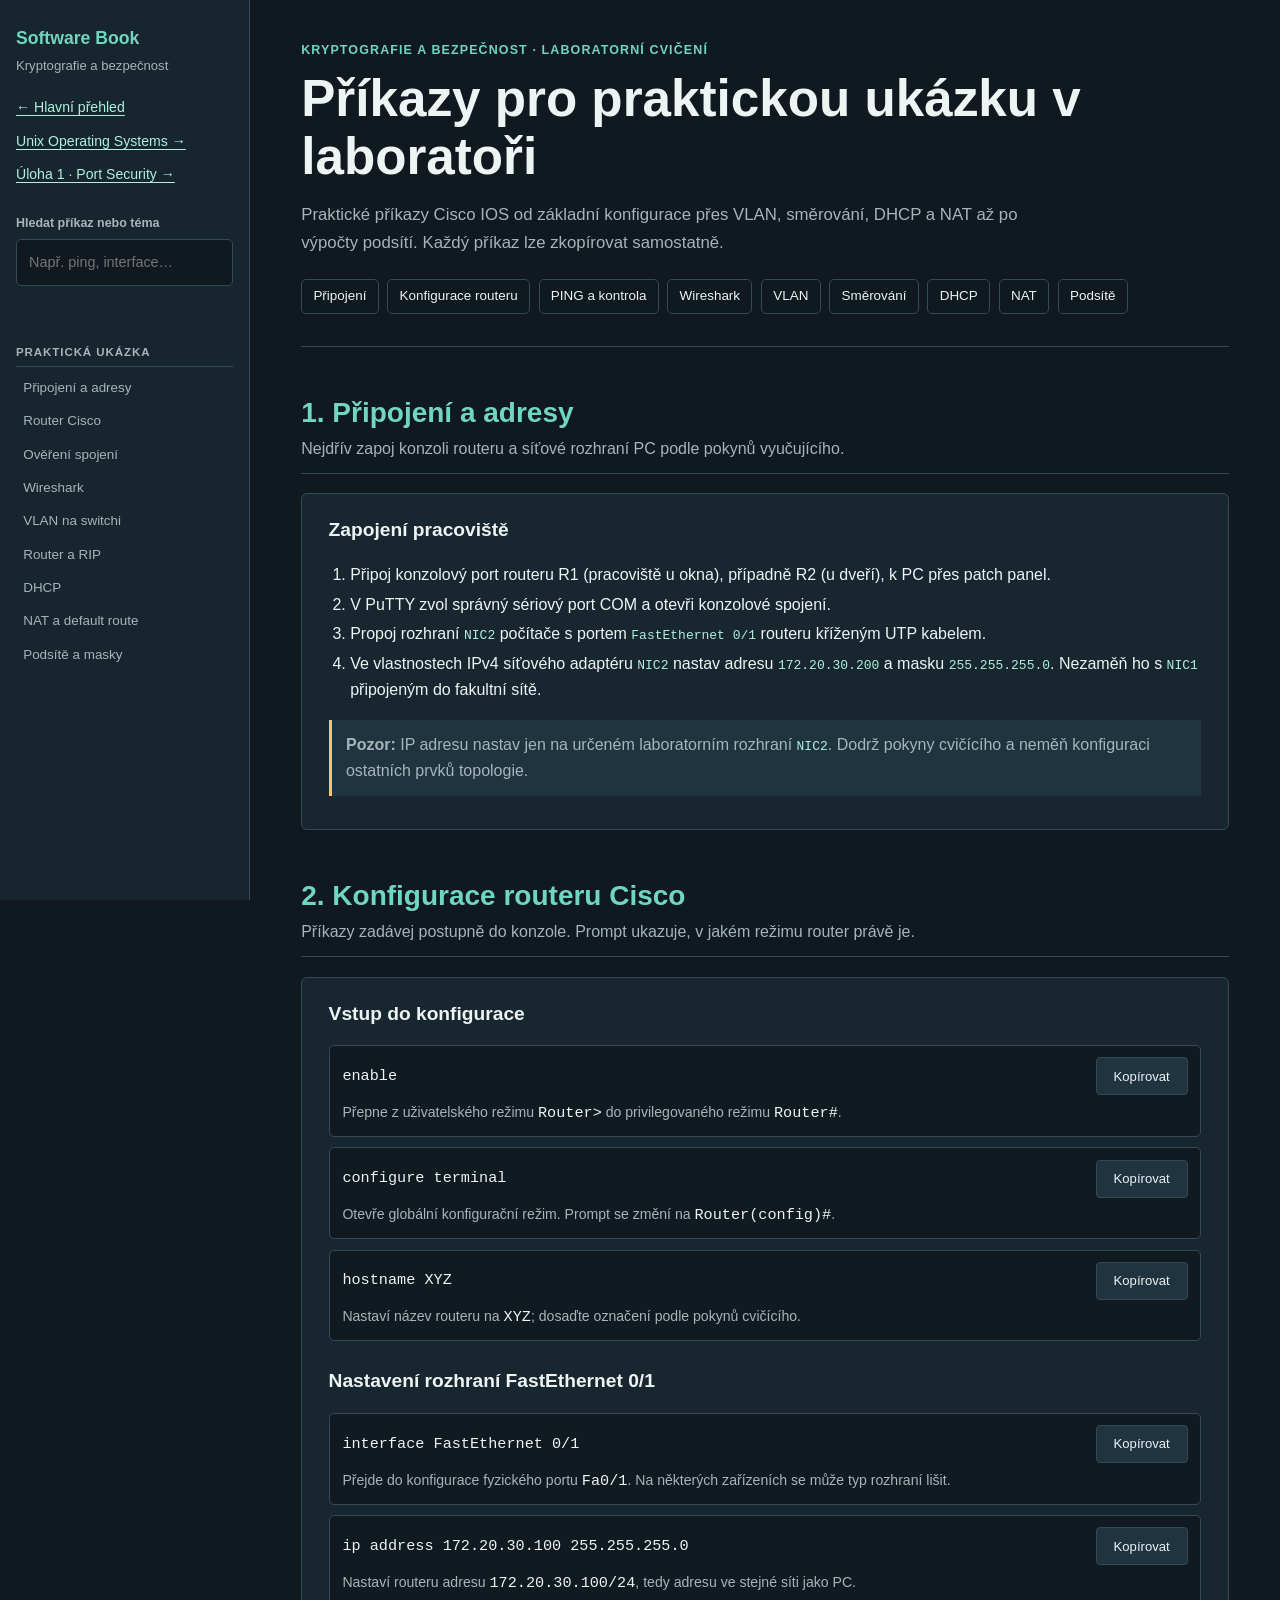
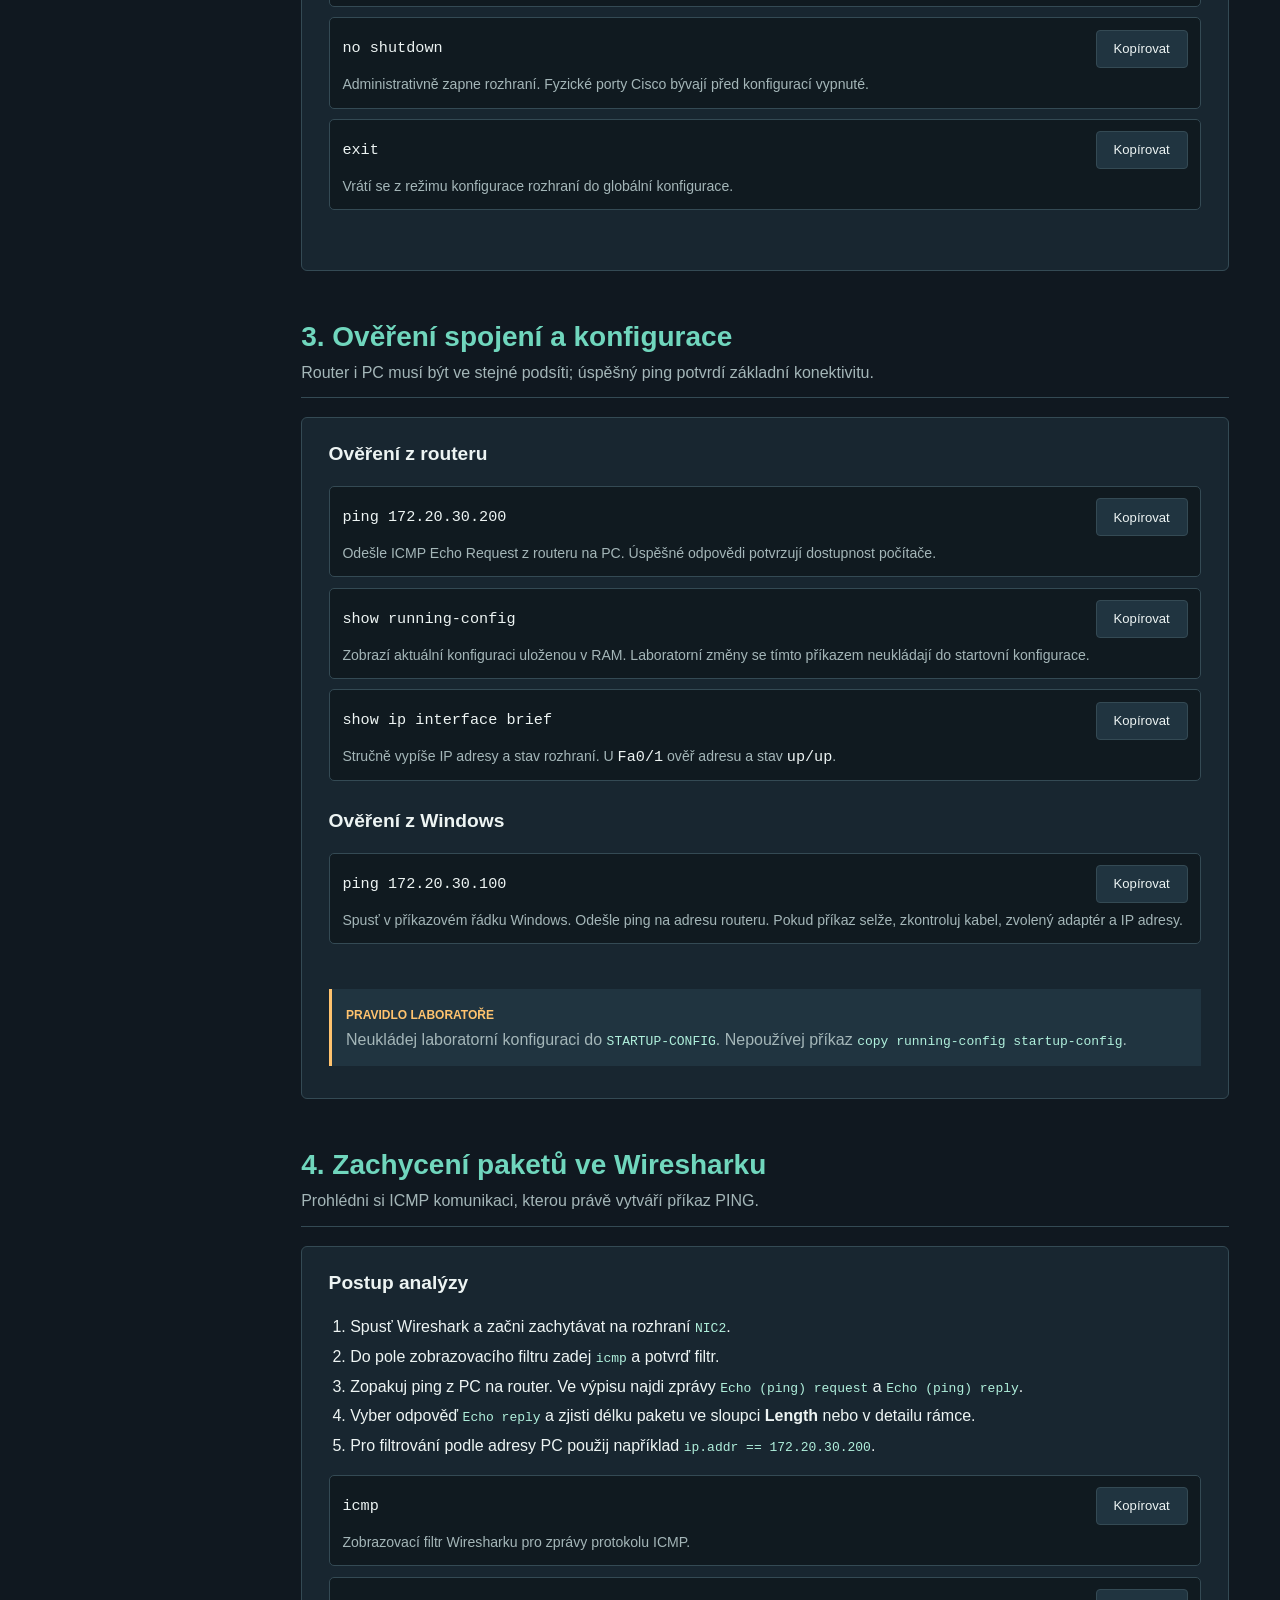
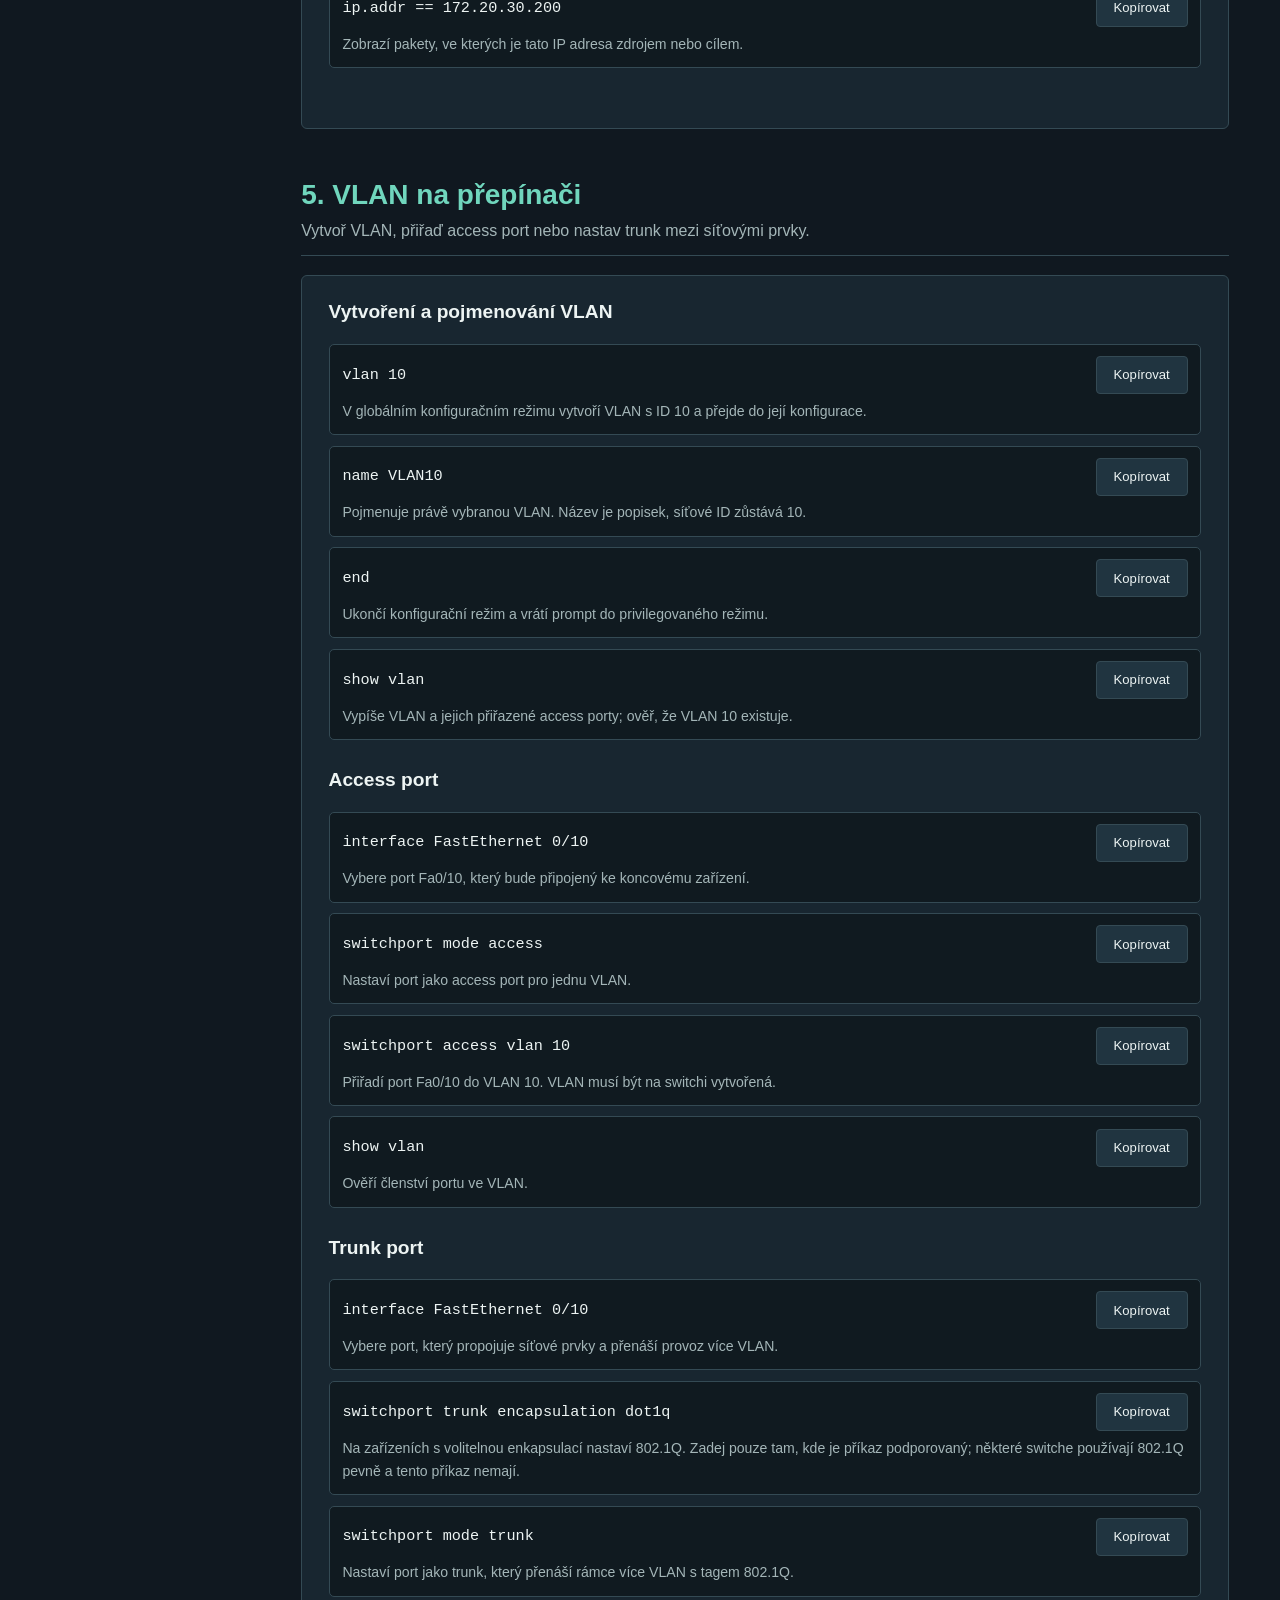
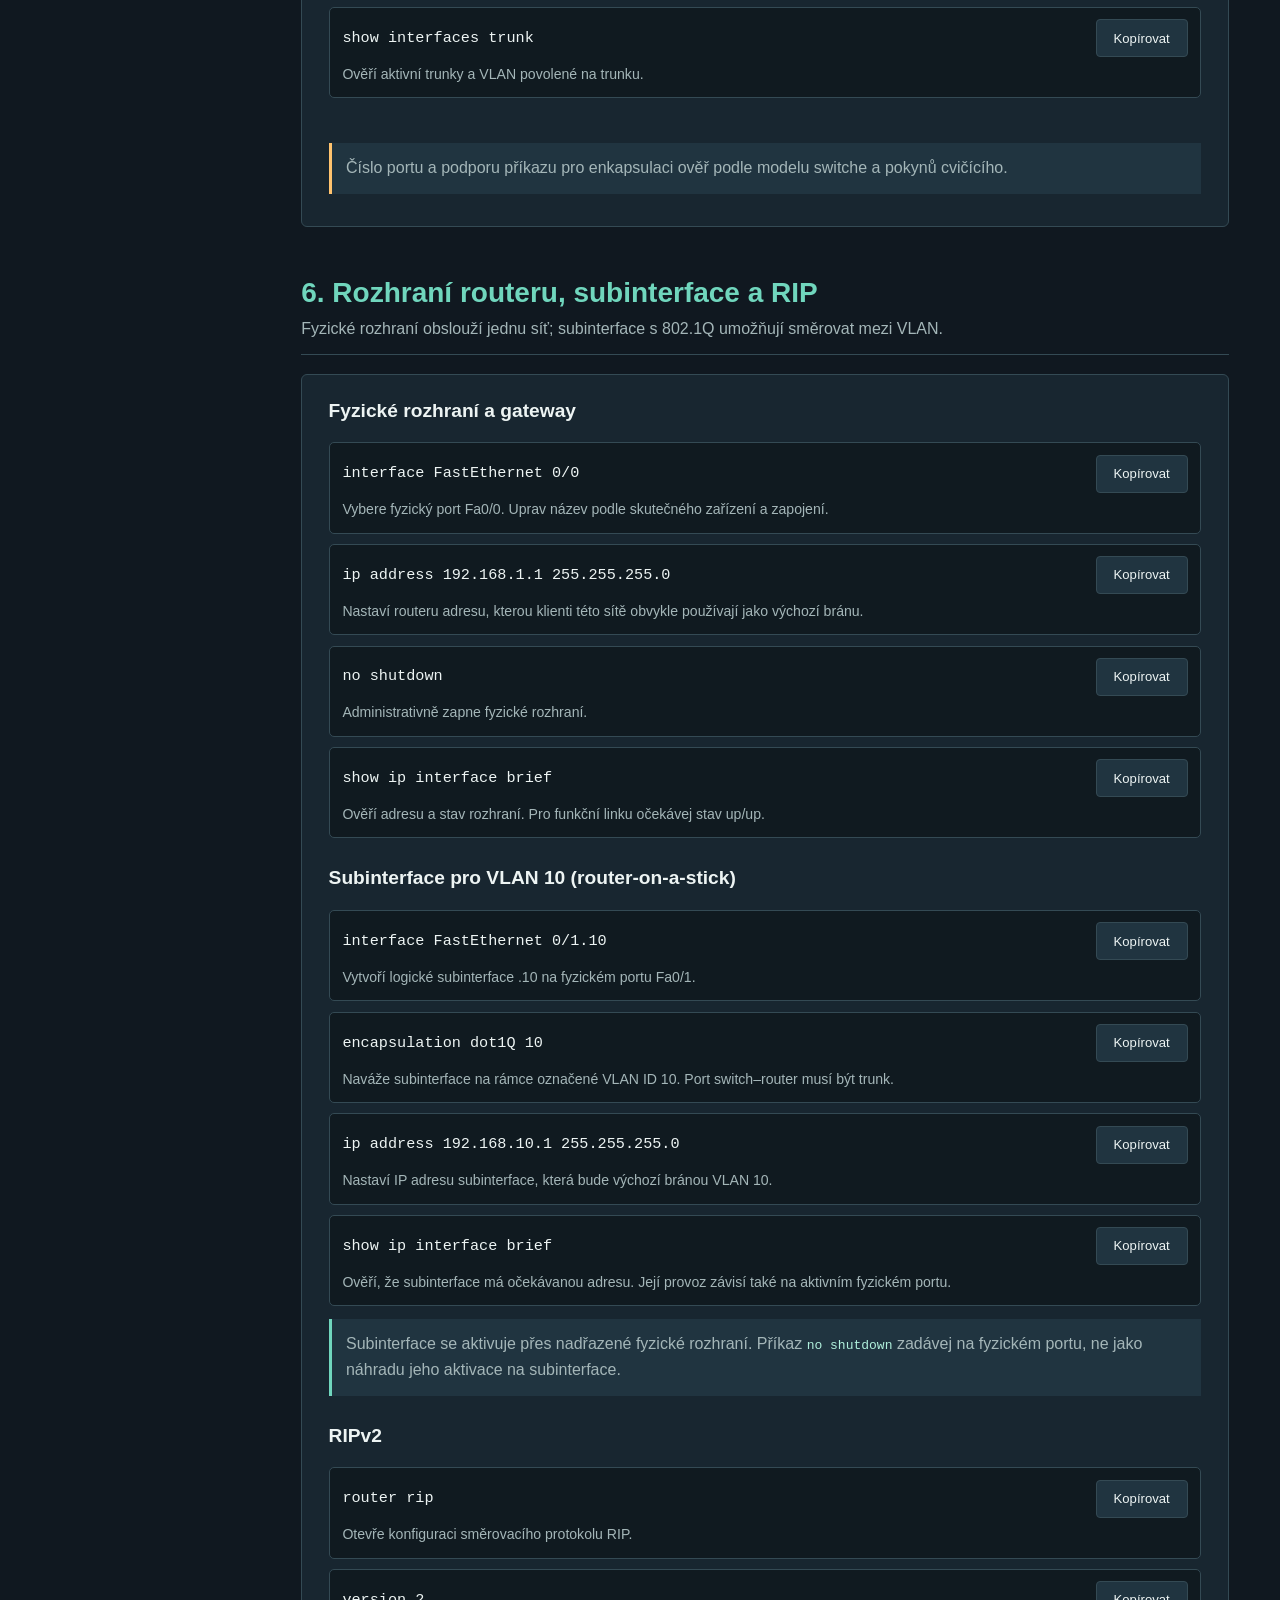
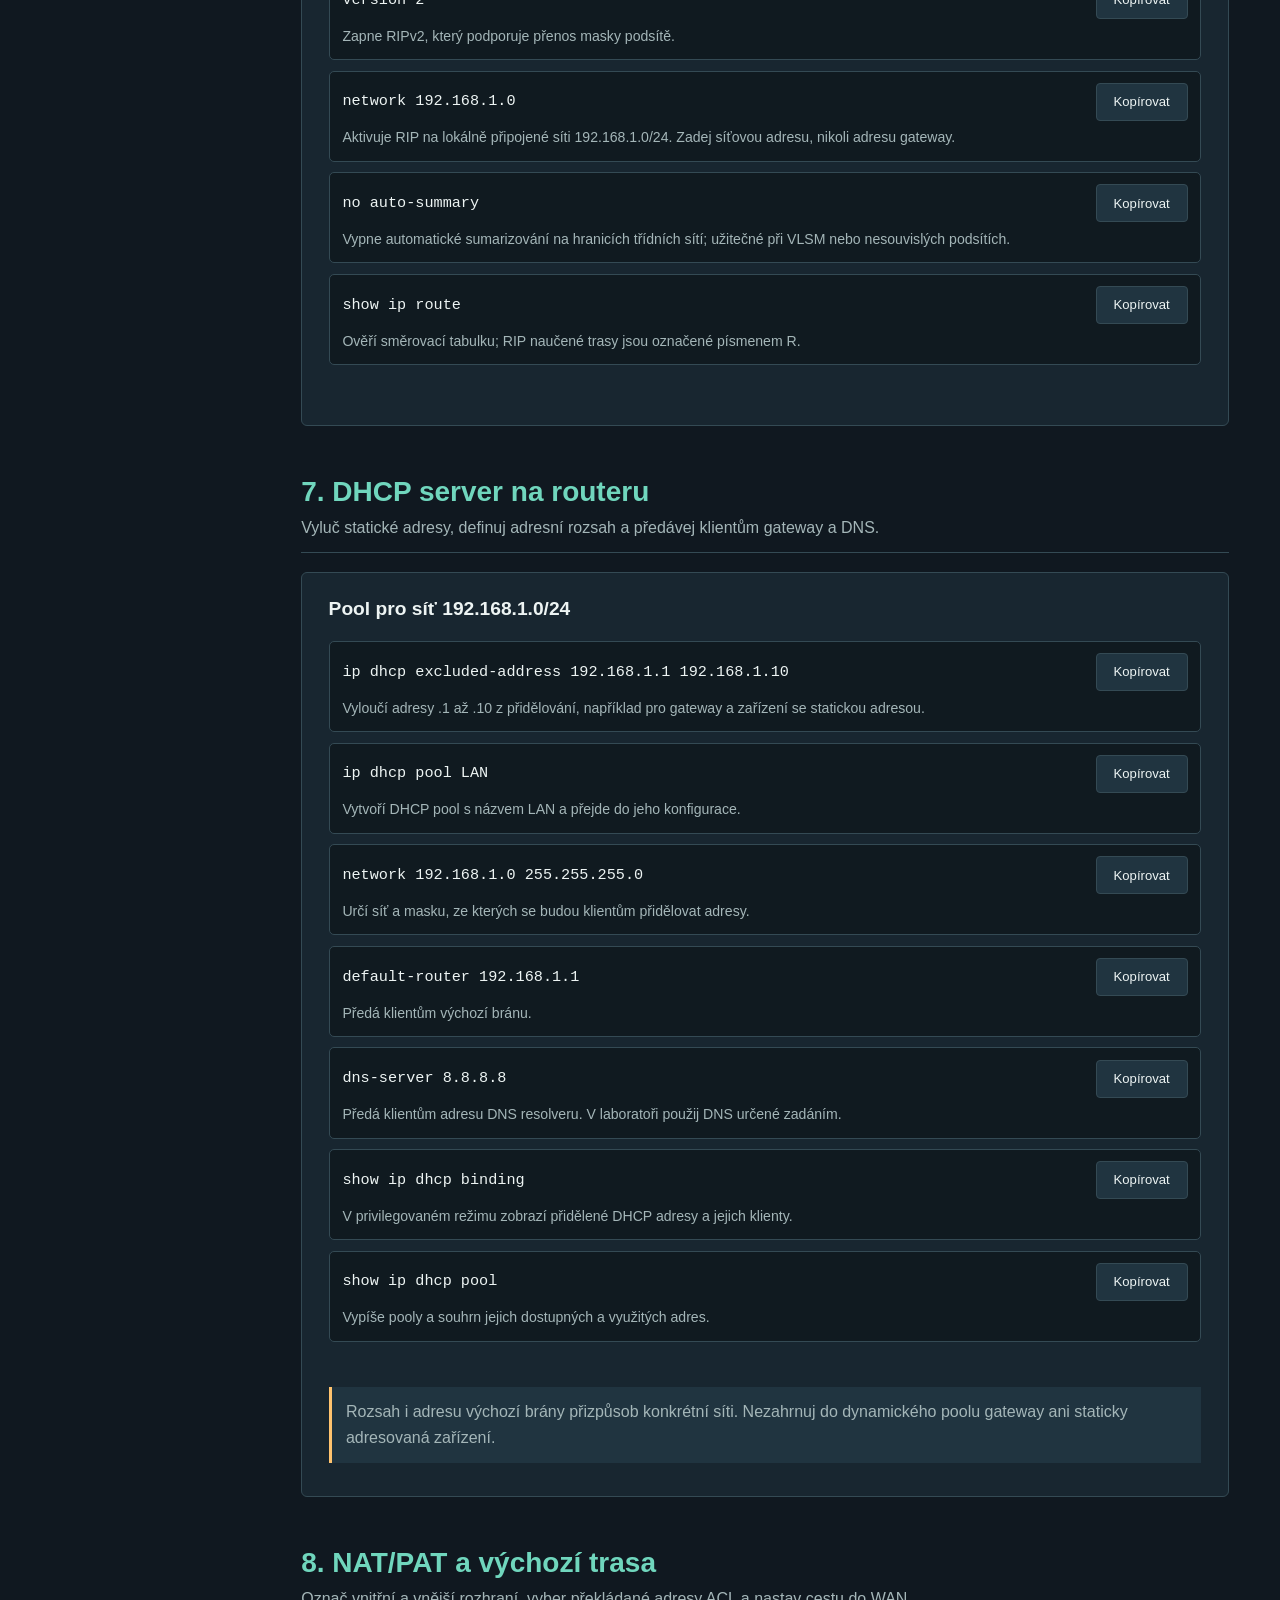
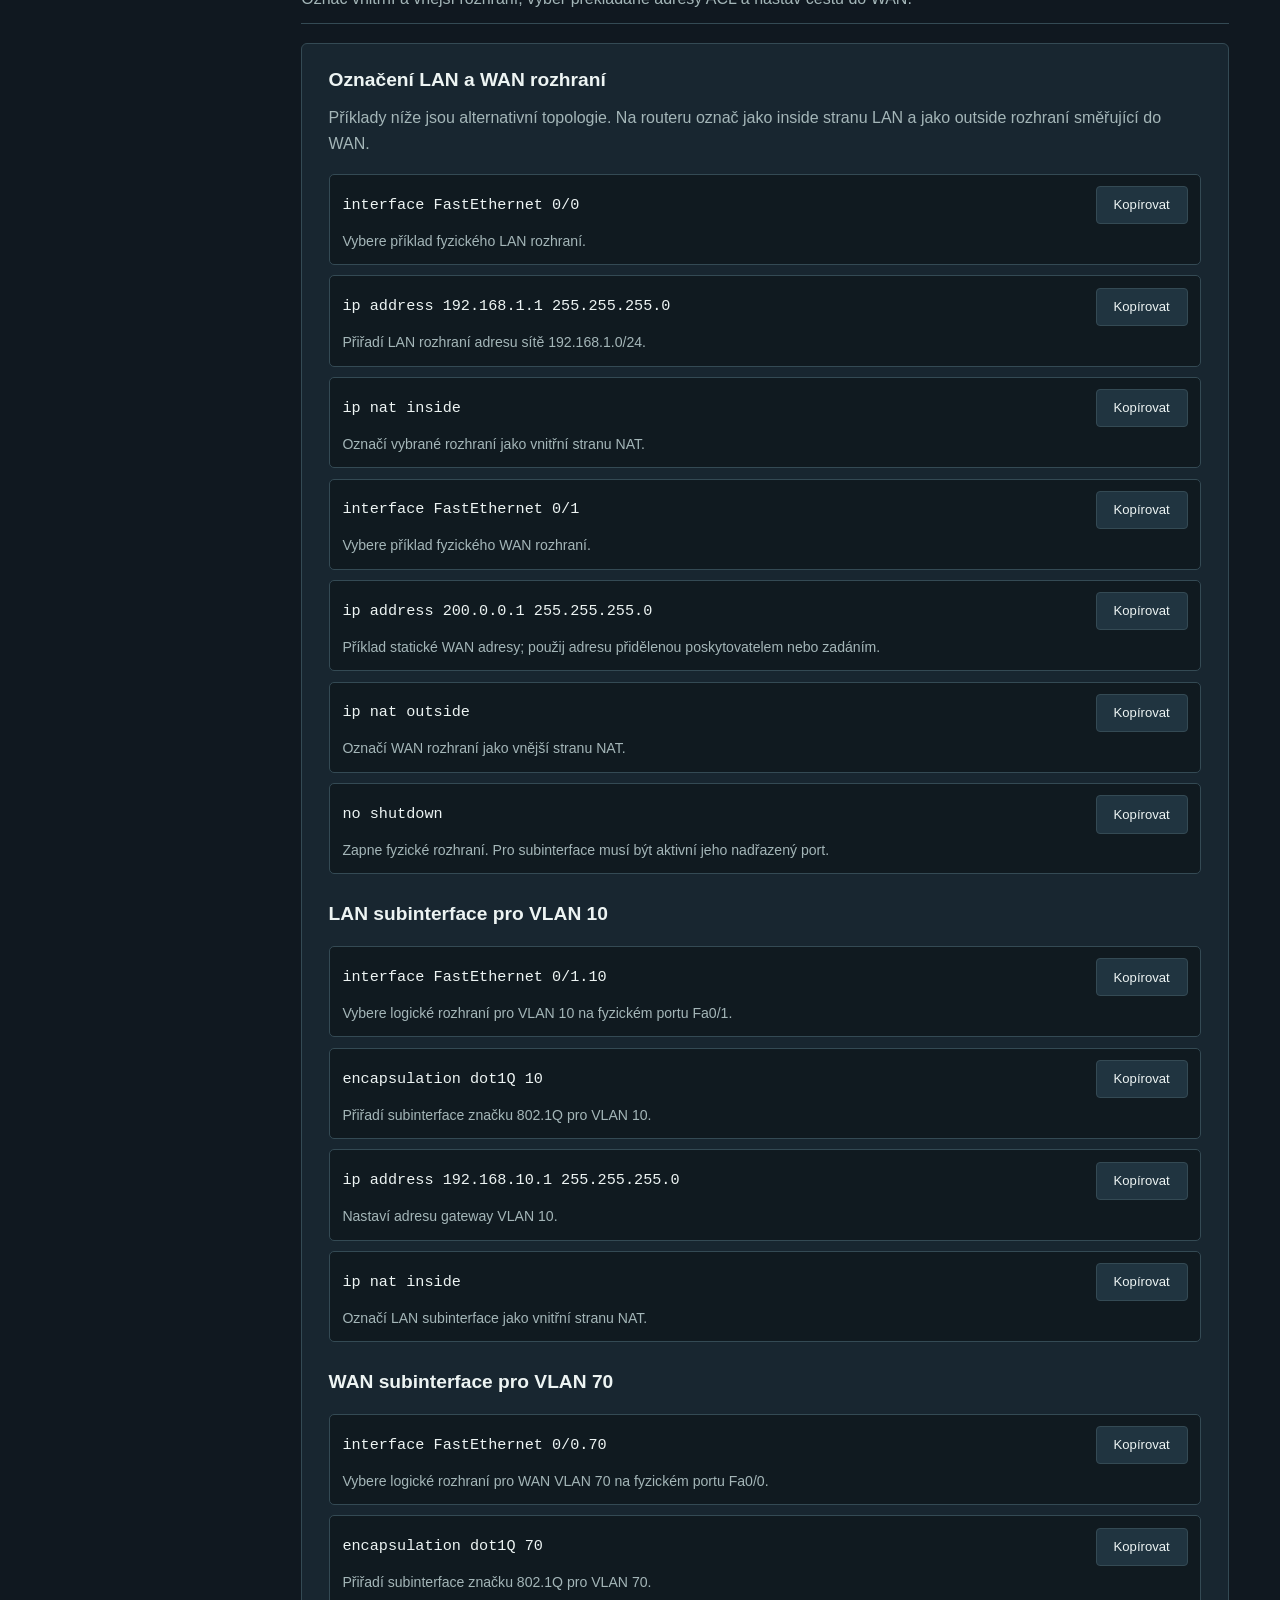
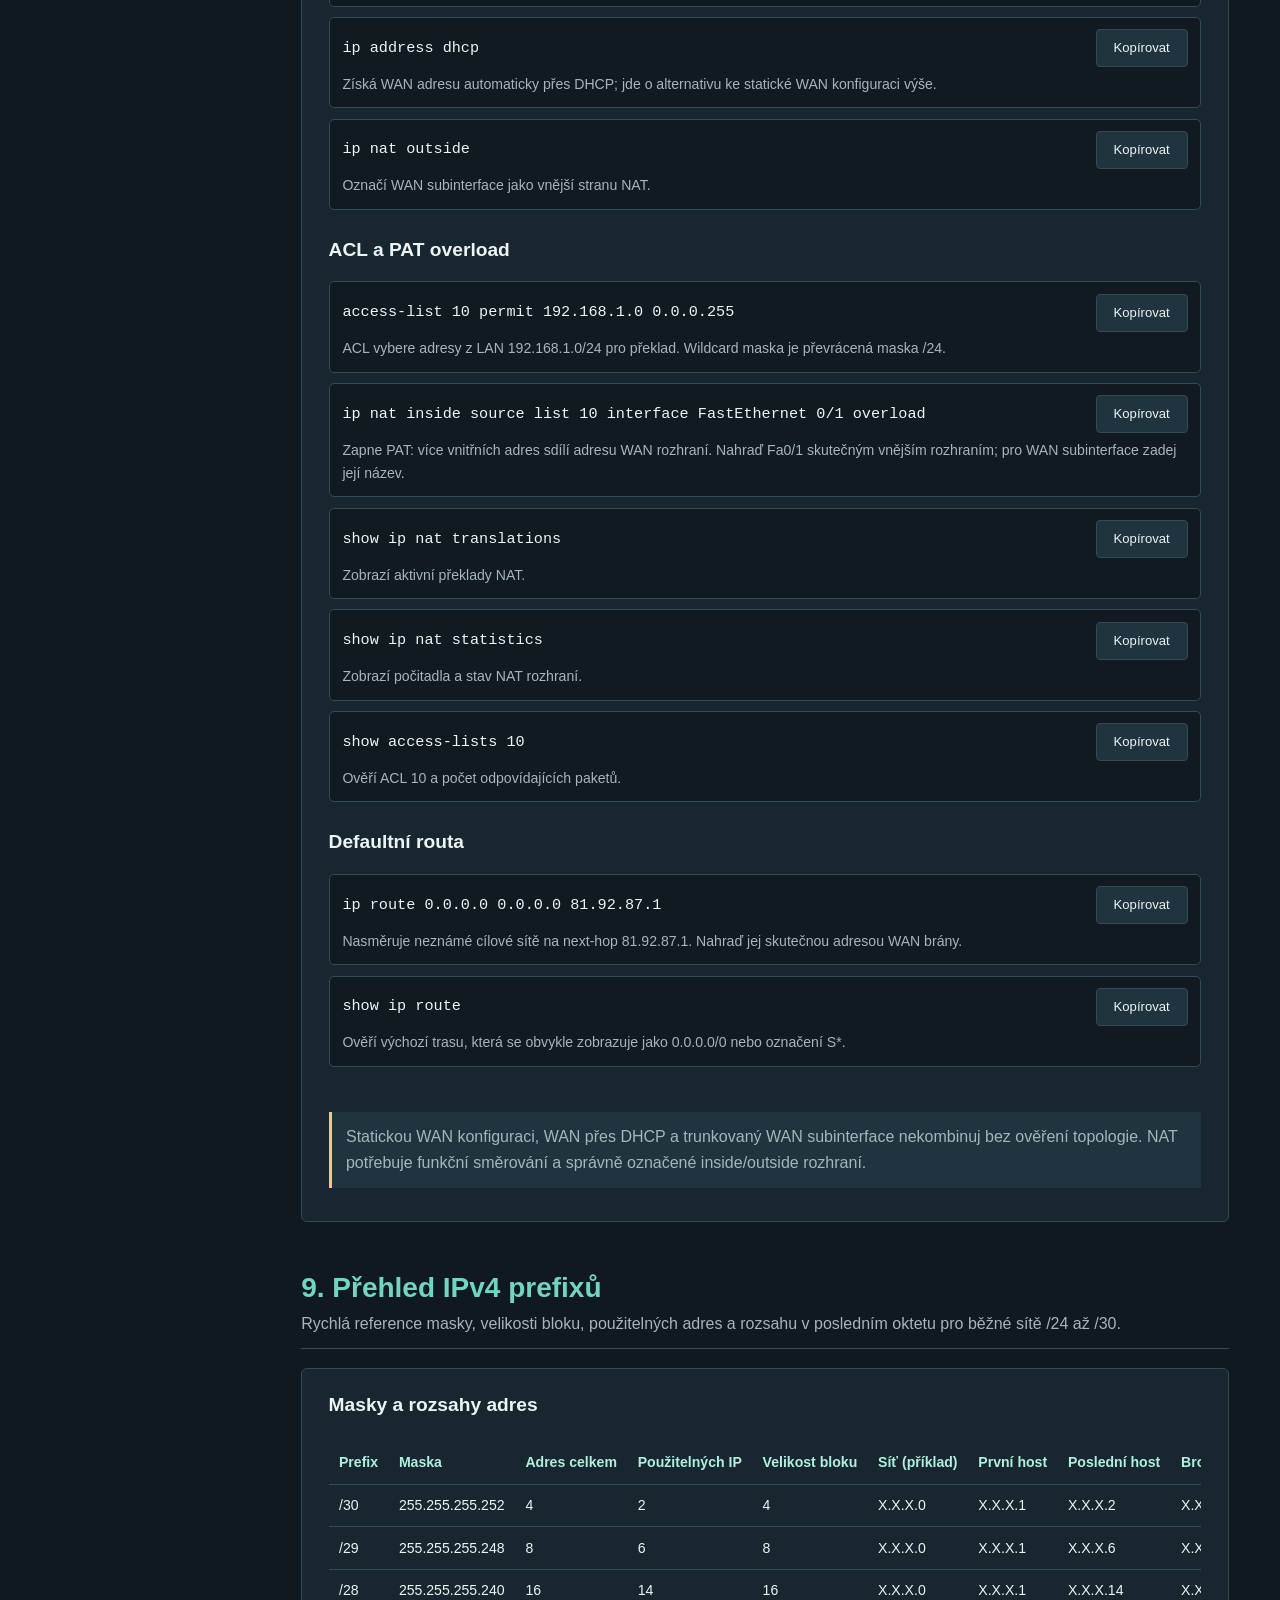
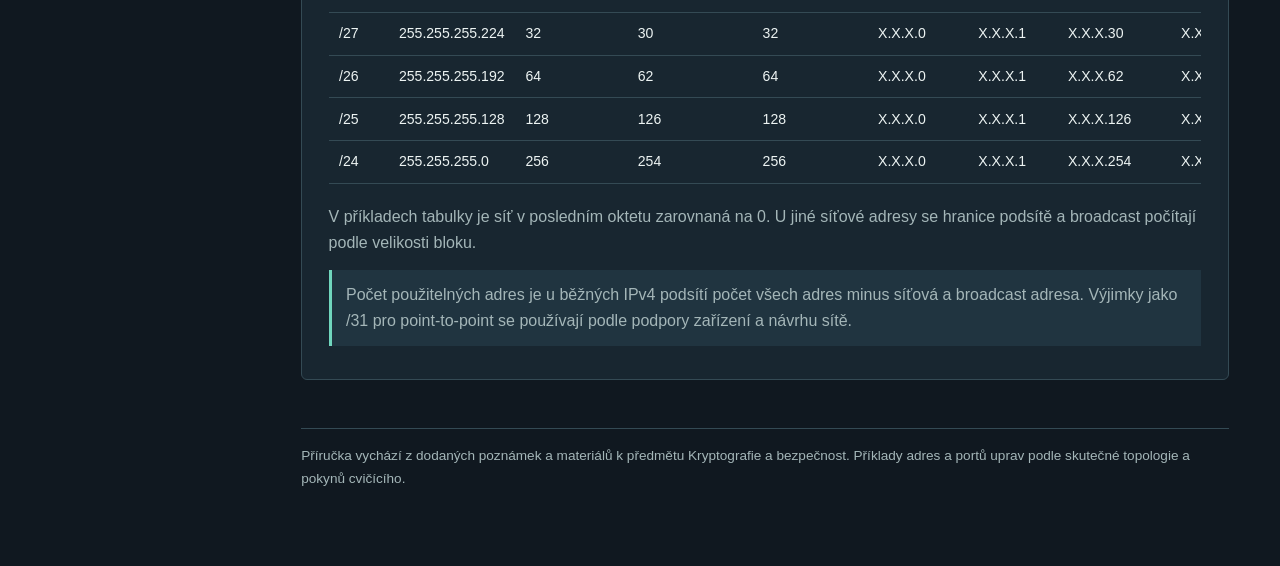
==== commit 6c373735: "add lab1 commands" ====
--- a/lab.html
+++ b/lab.html
@@ -139,6 +139,7 @@
         <p class="brand-note">Kryptografie a bezpečnost</p>
         <a class="back-link" href="index.html">← Hlavní přehled</a>
         <a class="back-link" href="uop.html">Unix Operating Systems →</a>
+        <a class="back-link" href="lab1.html">Úloha 1 · Port Security →</a>
         <label class="search-label" for="searchInput">Hledat příkaz nebo téma</label>
         <input id="searchInput" type="search" placeholder="Např. ping, interface…" autocomplete="off">
         <p class="search-status" id="searchStatus" aria-live="polite"></p>
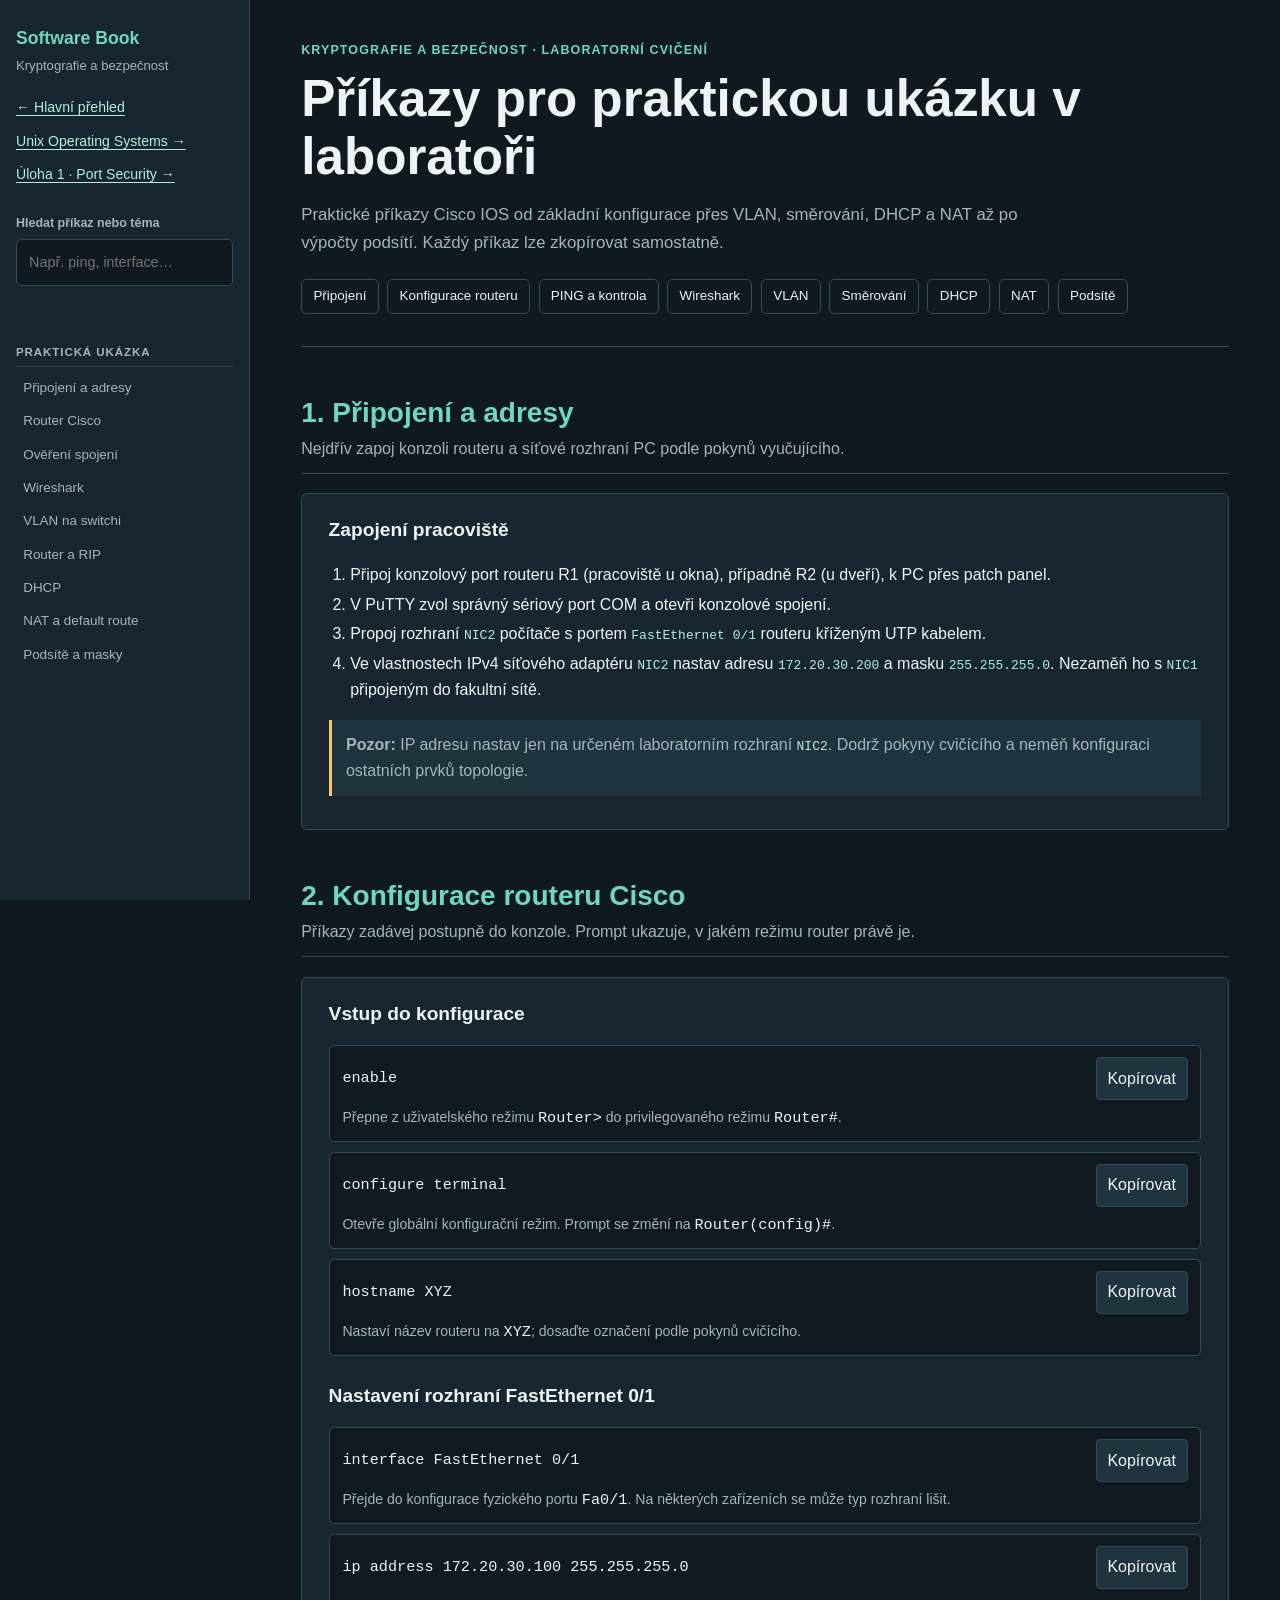
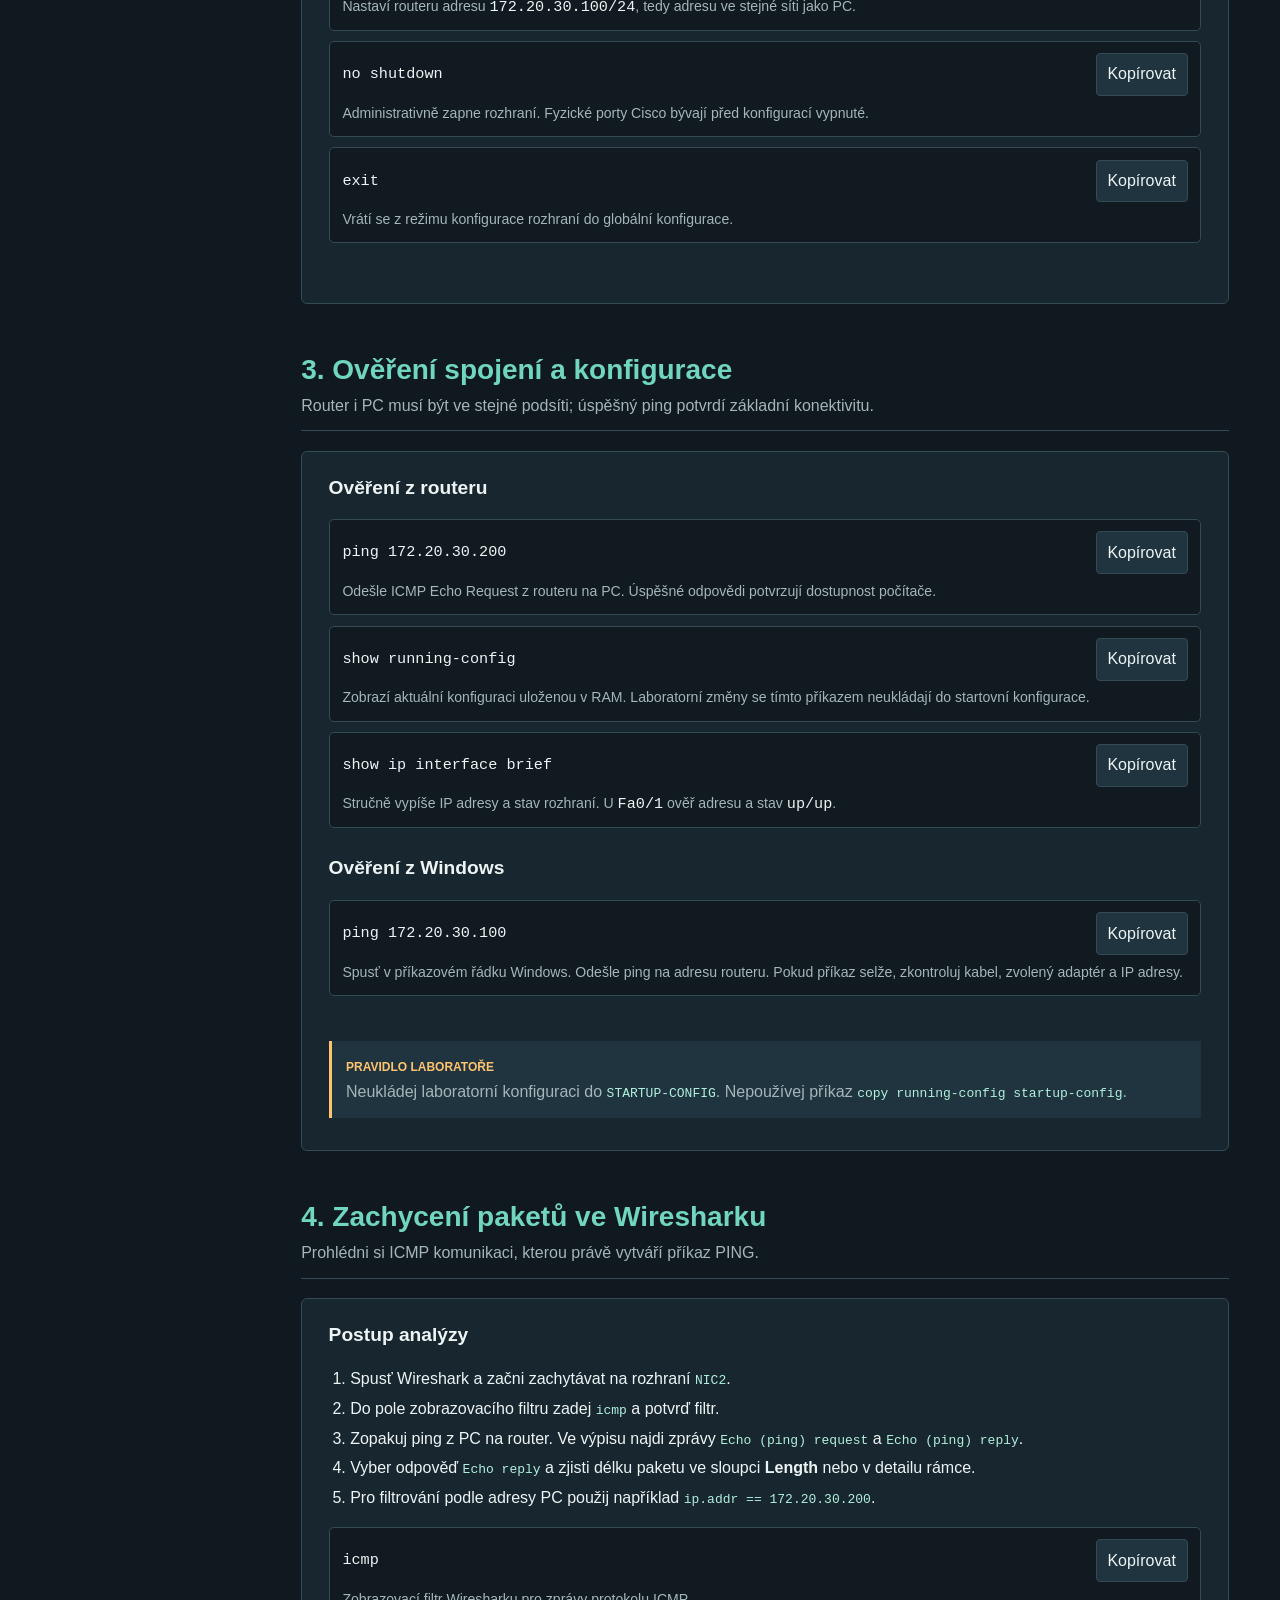
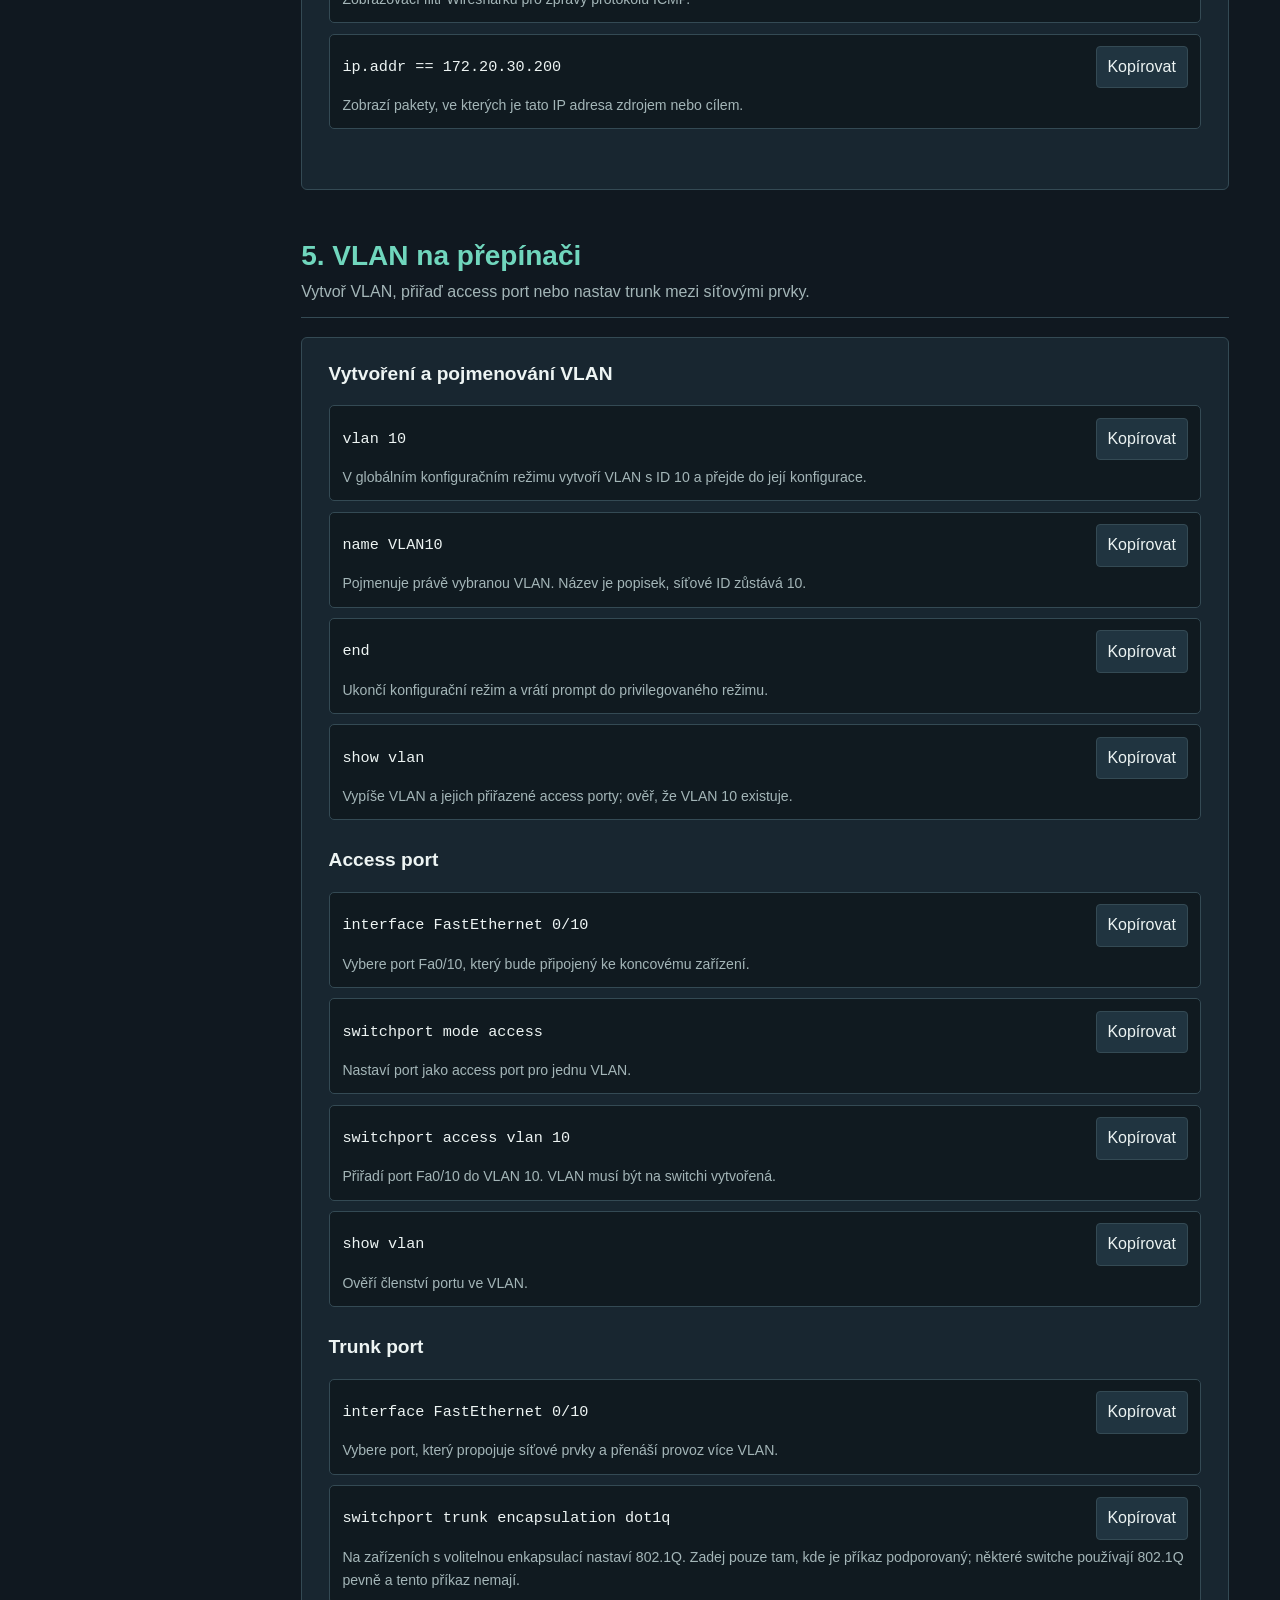
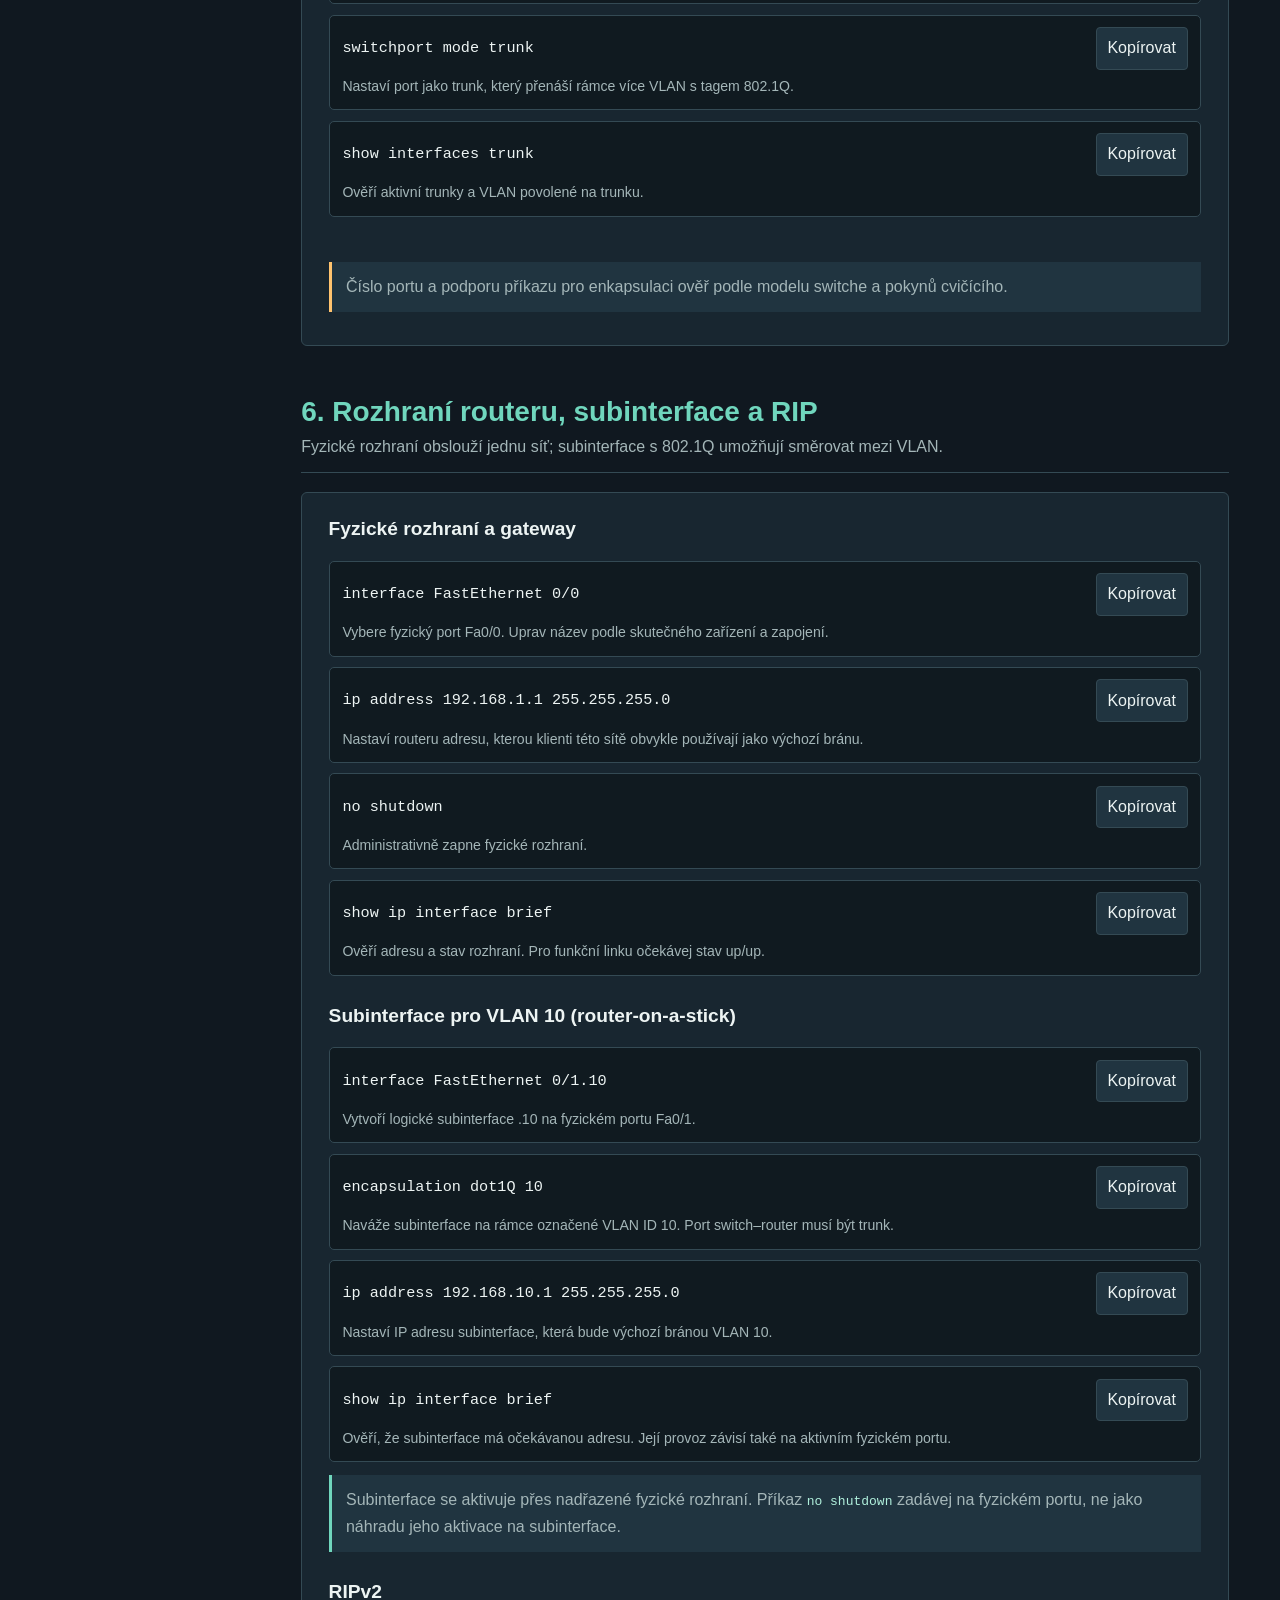
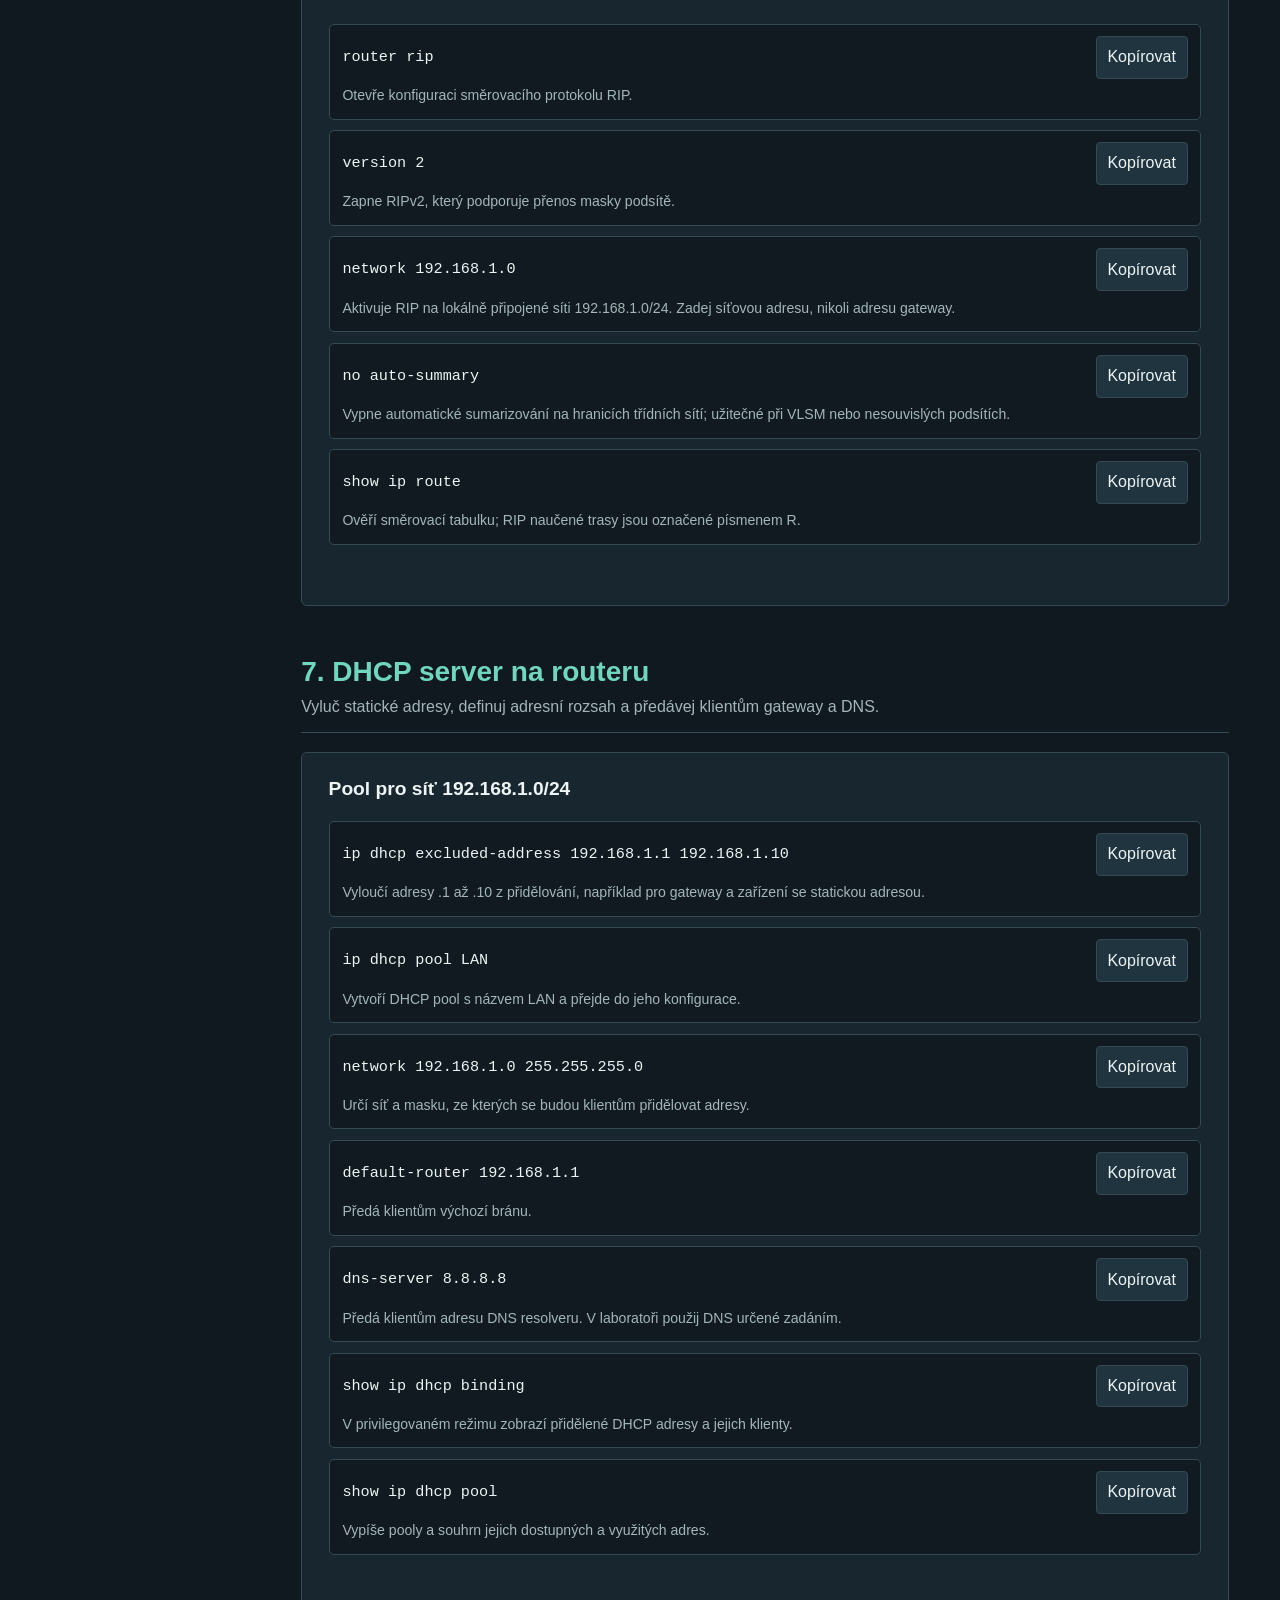
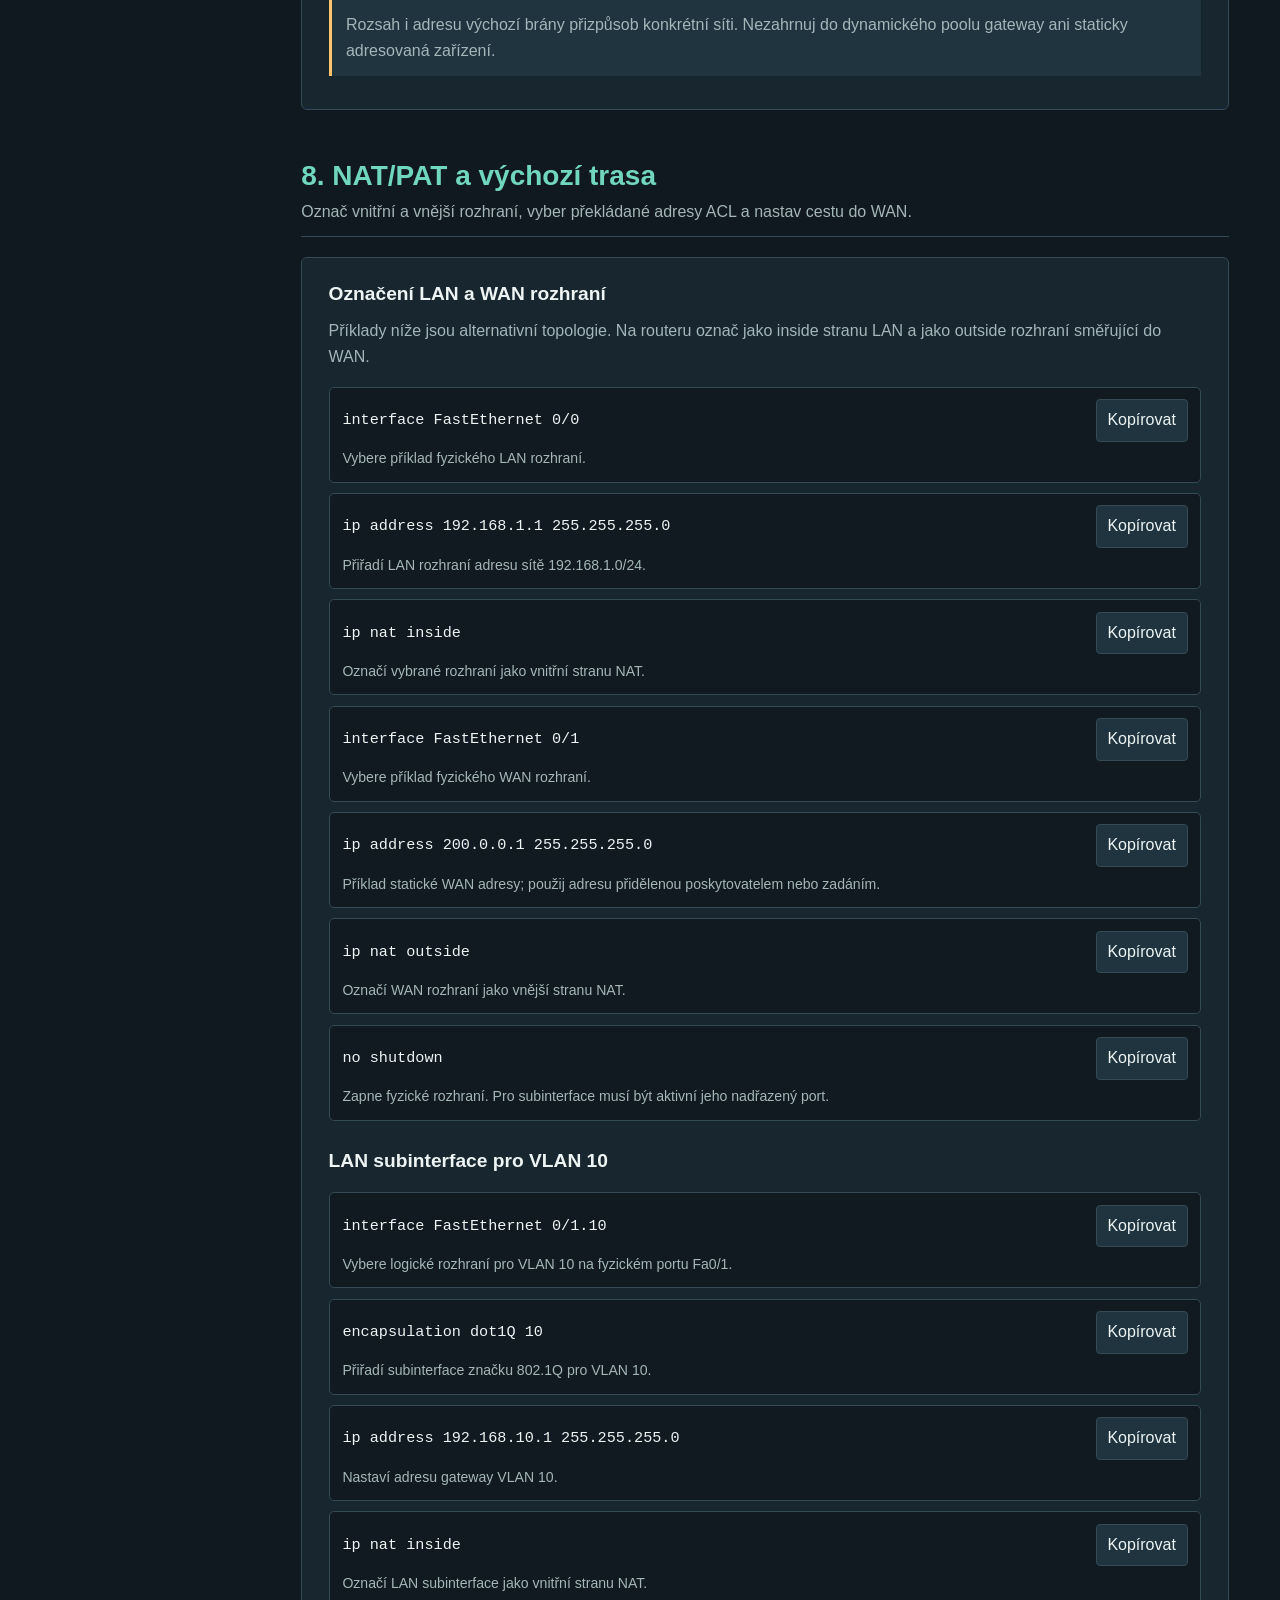
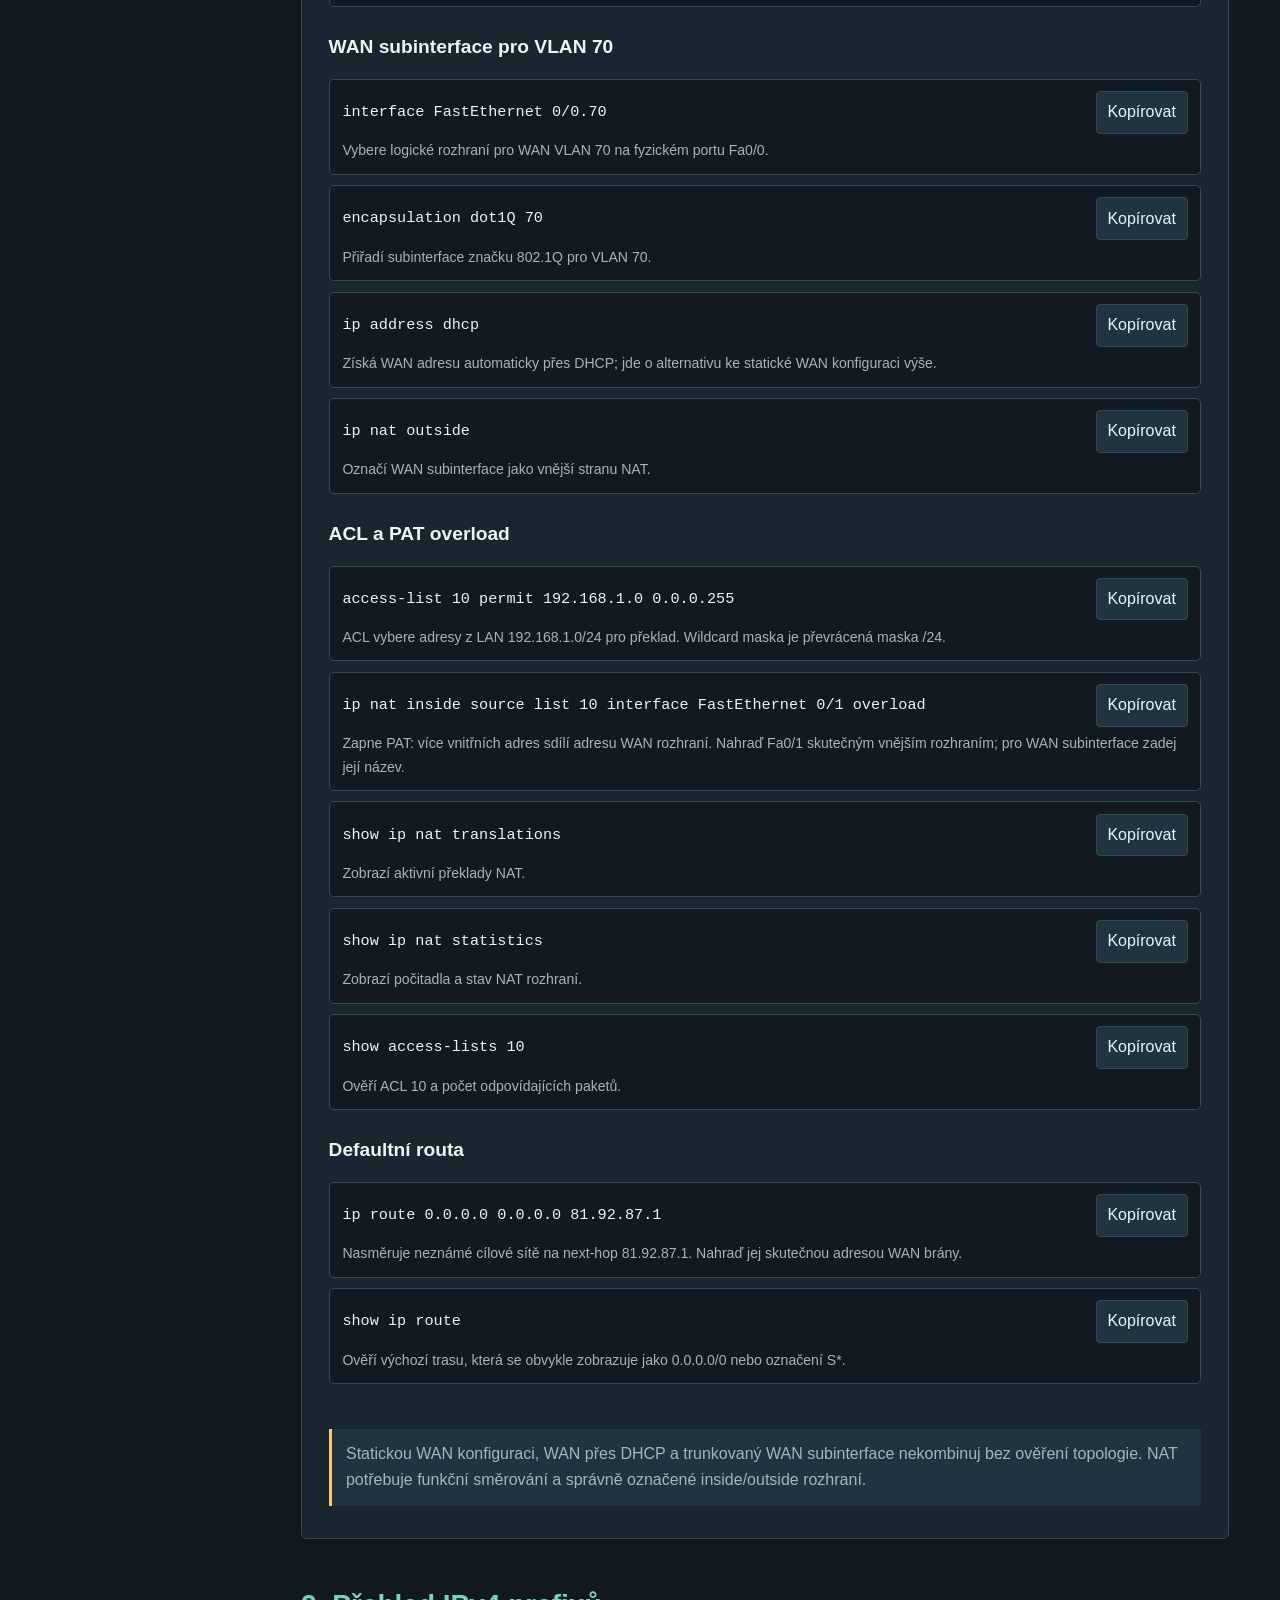
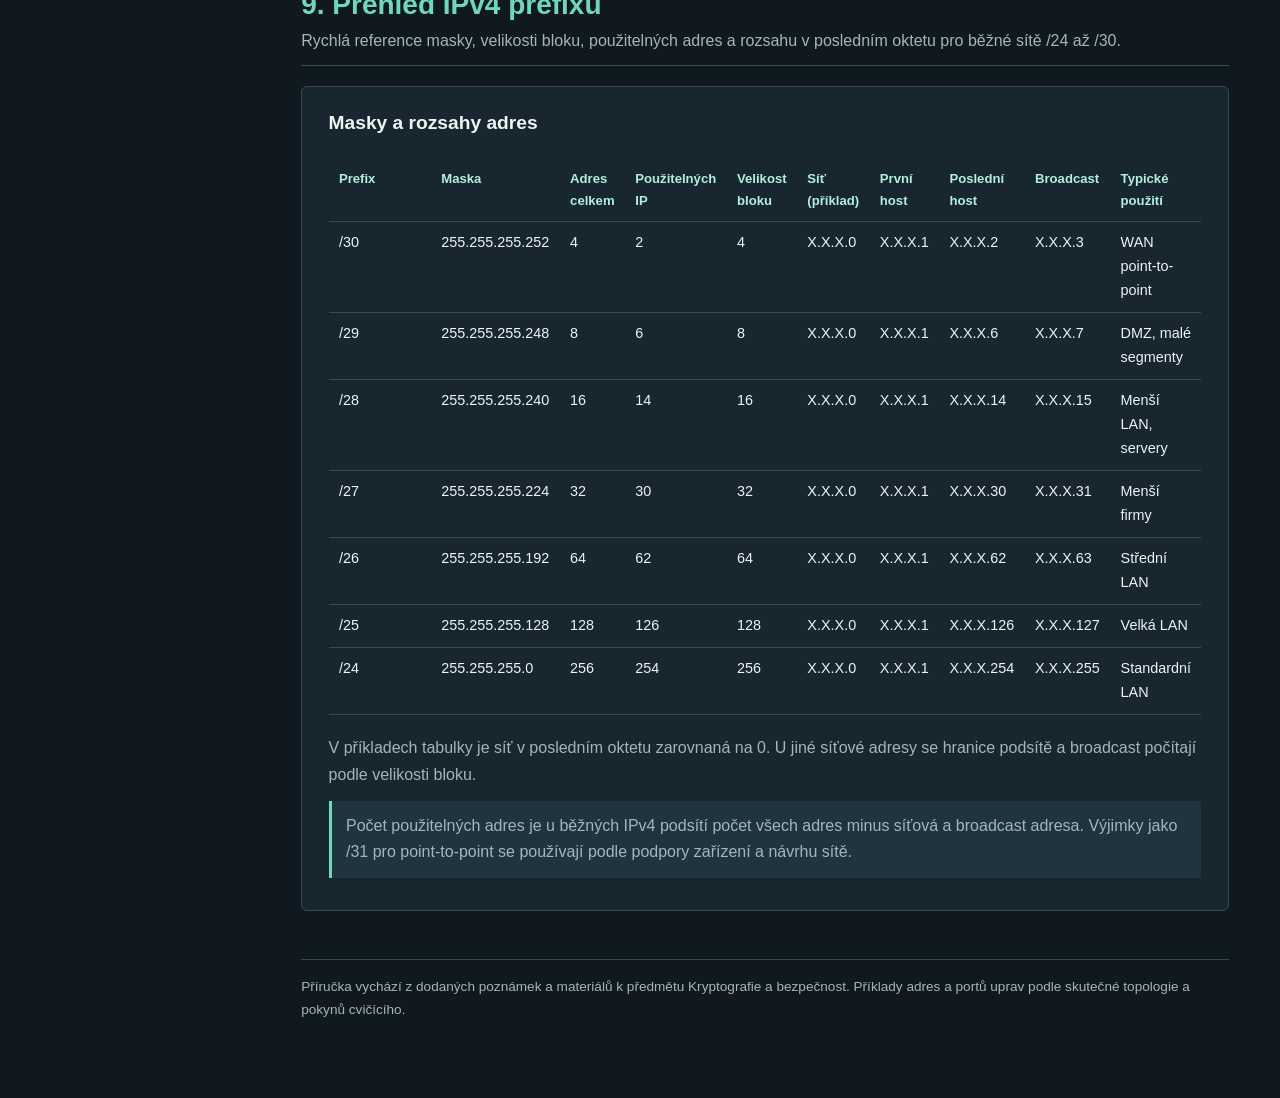
==== commit 6d55f92f: "ref: add refactor style.css" ====
--- a/lab.html
+++ b/lab.html
@@ -5,133 +5,7 @@
     <meta name="viewport" content="width=device-width, initial-scale=1.0">
     <meta name="description" content="Cisco IOS příkazy a postup pro praktickou ukázku síťové laboratoře: konfigurace routeru, ping a Wireshark.">
     <title>Laboratorní příkazy | Software Book</title>
-    <style>
-        :root {
-            color-scheme: dark;
-            --page: #101820;
-            --panel: #182630;
-            --panel-raised: #203440;
-            --text: #edf4f3;
-            --muted: #a4b6b8;
-            --line: #344a54;
-            --accent: #70d6bd;
-            --accent-strong: #b0f0dc;
-            --warning: #ffc36e;
-            --sidebar-width: 250px;
-        }
-
-        * { box-sizing: border-box; }
-        html { scroll-behavior: smooth; }
-
-        body {
-            margin: 0;
-            background: var(--page);
-            color: var(--text);
-            font-family: Inter, "Segoe UI", sans-serif;
-            line-height: 1.65;
-        }
-
-        a { color: var(--accent-strong); text-underline-offset: 3px; }
-        a:hover { color: #fff; }
-
-        .sidebar {
-            position: fixed;
-            inset: 0 auto 0 0;
-            z-index: 2;
-            display: flex;
-            flex-direction: column;
-            width: var(--sidebar-width);
-            padding: 1.5rem 1rem;
-            overflow-y: auto;
-            background: #17252e;
-            border-right: 1px solid var(--line);
-        }
-
-        .brand { margin: 0; color: var(--accent); font-size: 1.1rem; font-weight: 750; text-decoration: none; }
-        .brand-note { margin: 0.15rem 0 1.2rem; color: var(--muted); font-size: 0.82rem; }
-        .back-link { margin-bottom: 0.65rem; font-size: 0.88rem; }
-        .search-label { display: block; margin: 1rem 0 0.35rem; color: var(--muted); font-size: 0.78rem; font-weight: 700; }
-
-        #searchInput {
-            width: 100%;
-            padding: 0.65rem 0.75rem;
-            border: 1px solid var(--line);
-            border-radius: 5px;
-            background: var(--page);
-            color: var(--text);
-            font: inherit;
-            font-size: 0.9rem;
-        }
-
-        #searchInput:focus-visible, a:focus-visible, button:focus-visible {
-            outline: 2px solid var(--accent);
-            outline-offset: 3px;
-        }
-
-        .search-status { min-height: 1.4rem; margin: 0.35rem 0 0.8rem; color: var(--muted); font-size: 0.76rem; }
-        .nav-title { margin: 1rem 0 0.35rem; padding-bottom: 0.25rem; border-bottom: 1px solid var(--line); color: var(--muted); font-size: 0.72rem; font-weight: 750; letter-spacing: 0.08em; text-transform: uppercase; }
-        .sidebar ul { margin: 0; padding: 0; list-style: none; }
-        .sidebar li { margin: 0.1rem 0; }
-        .sidebar nav a { display: block; padding: 0.3rem 0.45rem; border-radius: 4px; color: var(--muted); font-size: 0.84rem; text-decoration: none; }
-        .sidebar nav a:hover { background: var(--panel-raised); color: var(--text); }
-
-        main {
-            width: min(100% - var(--sidebar-width), 1120px);
-            margin-left: var(--sidebar-width);
-            padding: 2.5rem clamp(1.25rem, 4vw, 3.5rem) 5rem;
-        }
-
-        .eyebrow { margin: 0 0 0.6rem; color: var(--accent); font-size: 0.78rem; font-weight: 750; letter-spacing: 0.09em; text-transform: uppercase; }
-        .page-header { padding-bottom: 2rem; border-bottom: 1px solid var(--line); }
-        h1 { max-width: 780px; margin: 0; font-size: clamp(2rem, 4vw, 3.5rem); line-height: 1.12; }
-        .intro { max-width: 760px; margin: 1rem 0 0; color: var(--muted); font-size: 1.05rem; }
-        .quick-links { display: flex; flex-wrap: wrap; gap: 0.55rem; margin-top: 1.4rem; }
-        .quick-links a { padding: 0.35rem 0.7rem; border: 1px solid var(--line); border-radius: 5px; color: var(--text); font-size: 0.84rem; text-decoration: none; }
-        .quick-links a:hover { border-color: var(--accent); color: var(--accent-strong); }
-        .section-heading { margin: 3rem 0 1.2rem; padding-bottom: 0.7rem; border-bottom: 1px solid var(--line); scroll-margin-top: 1.25rem; }
-        .section-heading h2 { margin: 0; color: var(--accent); font-size: 1.75rem; line-height: 1.25; }
-        .section-heading p { margin: 0.35rem 0 0; color: var(--muted); }
-        .topic { margin: 1.1rem 0; padding: 1.25rem clamp(1rem, 3vw, 1.65rem); border: 1px solid var(--line); border-radius: 6px; background: var(--panel); scroll-margin-top: 1rem; }
-        .topic h3 { margin: 0 0 0.55rem; font-size: 1.2rem; }
-        .topic h4 { margin: 1.15rem 0 0.35rem; color: var(--accent-strong); font-size: 1rem; }
-        .topic p { margin: 0.5rem 0; color: var(--muted); }
-        .topic ul, .topic ol { padding-left: 1.35rem; }
-        .topic li { margin: 0.2rem 0; }
-        .topic code, .callout code { color: var(--accent-strong); }
-        .table-wrap { overflow-x: auto; }
-        .reference-table { width: 100%; margin: 0.75rem 0; border-collapse: collapse; font-size: 0.88rem; }
-        .reference-table th, .reference-table td { padding: 0.58rem 0.65rem; border-bottom: 1px solid var(--line); text-align: left; white-space: nowrap; }
-        .reference-table th { color: var(--accent-strong); }
-        .callout { margin: 0.8rem 0; padding: 0.75rem 0.9rem; border-left: 3px solid var(--accent); background: var(--panel-raised); color: var(--muted); }
-        .callout.warning { border-color: var(--warning); }
-        .tag { color: var(--warning); font-size: 0.75rem; font-weight: 750; text-transform: uppercase; }
-
-        .command-list { display: grid; gap: 0.65rem; margin-top: 1rem; }
-        .command-row { display: grid; grid-template-columns: minmax(0, 1fr) auto; gap: 0.15rem 1rem; align-items: center; padding: 0.7rem 0.8rem; border: 1px solid var(--line); border-radius: 5px; background: #101a20; }
-        .command-row code { overflow-wrap: anywhere; color: var(--text); font: 0.95rem/1.5 ui-monospace, SFMono-Regular, Consolas, monospace; }
-        .command-row p { grid-column: 1 / -1; margin: 0.2rem 0 0; font-size: 0.88rem; }
-        .copy-button { min-width: 92px; padding: 0.45rem 0.65rem; border: 1px solid var(--line); border-radius: 4px; background: var(--panel-raised); color: var(--text); font: inherit; font-size: 0.82rem; cursor: pointer; }
-        .copy-button:hover { border-color: var(--accent); color: var(--accent-strong); }
-        .copy-status { min-height: 1.5rem; margin: 0.35rem 0 0; color: var(--accent-strong); font-size: 0.82rem; }
-        .empty-state { display: none; margin: 1rem 0; color: var(--muted); }
-        footer { margin-top: 3rem; padding-top: 1rem; border-top: 1px solid var(--line); color: var(--muted); font-size: 0.85rem; }
-
-        @media (max-width: 800px) {
-            .sidebar { position: sticky; inset: 0 0 auto; width: 100%; max-height: 42vh; padding: 0.8rem 1rem; border-right: 0; border-bottom: 1px solid var(--line); }
-            .brand-note { display: none; }
-            .nav-title { margin-top: 0.55rem; }
-            .sidebar nav { display: grid; grid-template-columns: repeat(2, minmax(0, 1fr)); gap: 0 0.35rem; }
-            main { width: 100%; margin: 0; padding: 1.5rem 1rem 3rem; }
-            .section-heading { margin-top: 2.3rem; }
-        }
-
-        @media (max-width: 480px) {
-            .command-row { grid-template-columns: minmax(0, 1fr); }
-            .copy-button { justify-self: start; }
-        }
-
-        @media (prefers-reduced-motion: reduce) { html { scroll-behavior: auto; } }
-    </style>
+    <link rel="stylesheet" href="styles.css">
 </head>
 <body>
     <aside class="sidebar" aria-label="Navigace laboratorní úlohy">
@@ -388,7 +262,7 @@
         <article class="topic" data-topic>
             <h3>Masky a rozsahy adres</h3>
             <div class="table-wrap">
-                <table class="reference-table">
+                <table>
                     <thead><tr><th>Prefix</th><th>Maska</th><th>Adres celkem</th><th>Použitelných IP</th><th>Velikost bloku</th><th>Síť (příklad)</th><th>První host</th><th>Poslední host</th><th>Broadcast</th><th>Typické použití</th></tr></thead>
                     <tbody>
                         <tr><td>/30</td><td>255.255.255.252</td><td>4</td><td>2</td><td>4</td><td>X.X.X.0</td><td>X.X.X.1</td><td>X.X.X.2</td><td>X.X.X.3</td><td>WAN point-to-point</td></tr>
@@ -410,6 +284,7 @@
         </footer>
     </main>
 
+    <script src="clipboard.js"></script>
     <script>
         const searchInput = document.getElementById('searchInput');
         const searchStatus = document.getElementById('searchStatus');
@@ -433,33 +308,6 @@
             searchStatus.textContent = query ? `${visible} odpovídajících částí` : '';
         });
 
-        document.querySelectorAll('.copy-button').forEach(button => {
-            button.addEventListener('click', async () => {
-                const command = button.parentElement.querySelector('code').textContent.trim();
-                const status = button.closest('.topic').querySelector('.copy-status');
-
-                try {
-                    await navigator.clipboard.writeText(command);
-                } catch {
-                    const field = document.createElement('textarea');
-                    field.value = command;
-                    field.style.position = 'fixed';
-                    field.style.opacity = '0';
-                    document.body.append(field);
-                    field.select();
-                    const copied = document.execCommand('copy');
-                    field.remove();
-                    if (!copied) {
-                        status.textContent = 'Kopírování se nepodařilo. Označ příkaz a zkopíruj ho ručně.';
-                        return;
-                    }
-                }
-
-                status.textContent = `Zkopírováno: ${command}`;
-                button.textContent = 'Zkopírováno';
-                window.setTimeout(() => { button.textContent = 'Kopírovat'; }, 1500);
-            });
-        });
     </script>
 </body>
-</html>+</html>
--- a/styles.css
+++ b/styles.css
@@ -0,0 +1,130 @@
+:root {
+    color-scheme: dark;
+    --page: #101820;
+    --panel: #182630;
+    --panel-raised: #203440;
+    --text: #edf4f3;
+    --muted: #a4b6b8;
+    --line: #344a54;
+    --accent: #70d6bd;
+    --accent-strong: #b0f0dc;
+    --warning: #ffc36e;
+    --danger: #ff8e87;
+    --sidebar-width: 250px;
+    --badge-creational: #e89ac3;
+    --badge-structural: #8db8f0;
+    --badge-behavioral: #79d9b4;
+}
+
+* { box-sizing: border-box; }
+html { scroll-behavior: smooth; }
+body {
+    margin: 0;
+    background: var(--page);
+    color: var(--text);
+    font-family: Inter, "Segoe UI", sans-serif;
+    line-height: 1.65;
+}
+a { color: var(--accent-strong); text-underline-offset: 3px; }
+a:hover { color: var(--text); }
+button, input { font: inherit; }
+
+/* Shared documentation shell */
+.sidebar {
+    position: fixed;
+    inset: 0 auto 0 0;
+    z-index: 2;
+    display: flex;
+    flex-direction: column;
+    width: var(--sidebar-width);
+    padding: 1.5rem 1rem;
+    overflow-y: auto;
+    background: var(--panel);
+    border-right: 1px solid var(--line);
+}
+.sidebar .brand {
+    margin: 0;
+    color: var(--accent);
+    font-size: 1.1rem;
+    font-weight: 750;
+    text-decoration: none;
+}
+.brand-note { margin: 0.15rem 0 1.2rem; color: var(--muted); font-size: 0.82rem; }
+.back-link { margin-bottom: 0.65rem; font-size: 0.88rem; }
+.search-label { display: block; margin: 1rem 0 0.35rem; color: var(--muted); font-size: 0.78rem; font-weight: 700; }
+#searchInput {
+    width: 100%;
+    padding: 0.65rem 0.75rem;
+    border: 1px solid var(--line);
+    border-radius: 5px;
+    background: var(--page);
+    color: var(--text);
+    font-size: 0.9rem;
+}
+#searchInput:focus-visible, a:focus-visible, button:focus-visible { outline: 2px solid var(--accent); outline-offset: 3px; }
+.search-status { min-height: 1.4rem; margin: 0.35rem 0 0.8rem; color: var(--muted); font-size: 0.76rem; }
+.nav-title { margin: 1rem 0 0.35rem; padding-bottom: 0.25rem; border-bottom: 1px solid var(--line); color: var(--muted); font-size: 0.72rem; font-weight: 750; letter-spacing: 0.08em; text-transform: uppercase; }
+.sidebar ul { margin: 0; padding: 0; list-style: none; }
+.sidebar li { margin: 0.1rem 0; }
+.sidebar a:not(.brand):not(.back-link) { display: block; padding: 0.3rem 0.45rem; border-radius: 4px; color: var(--muted); font-size: 0.84rem; text-decoration: none; }
+.sidebar a:not(.brand):not(.back-link):hover { background: var(--panel-raised); color: var(--text); }
+
+main { width: min(100% - var(--sidebar-width), 1120px); margin-left: var(--sidebar-width); padding: 2.5rem clamp(1.25rem, 4vw, 3.5rem) 5rem; }
+.page-header { padding-bottom: 2rem; border-bottom: 1px solid var(--line); }
+.eyebrow { margin: 0 0 0.6rem; color: var(--accent); font-size: 0.78rem; font-weight: 750; letter-spacing: 0.09em; text-transform: uppercase; }
+h1 { max-width: 780px; margin: 0; font-size: clamp(2rem, 4vw, 3.5rem); line-height: 1.12; }
+.intro { max-width: 760px; margin: 1rem 0 0; color: var(--muted); font-size: 1.05rem; }
+.quick-links { display: flex; flex-wrap: wrap; gap: 0.55rem; margin-top: 1.4rem; }
+.quick-links a { padding: 0.35rem 0.7rem; border: 1px solid var(--line); border-radius: 5px; color: var(--text); font-size: 0.84rem; text-decoration: none; }
+.quick-links a:hover { border-color: var(--accent); color: var(--accent-strong); }
+.section-heading { margin: 3rem 0 1.2rem; padding-bottom: 0.7rem; border-bottom: 1px solid var(--line); scroll-margin-top: 1.25rem; }
+.section-heading h2 { margin: 0; color: var(--accent); font-size: 1.75rem; line-height: 1.25; }
+.section-heading p { margin: 0.35rem 0 0; color: var(--muted); }
+.topic { margin: 1.1rem 0; padding: 1.25rem clamp(1rem, 3vw, 1.65rem); border: 1px solid var(--line); border-radius: 6px; background: var(--panel); scroll-margin-top: 1rem; }
+.topic h3 { margin: 0 0 0.55rem; color: var(--text); font-size: 1.2rem; }
+.topic h4 { margin: 1.15rem 0 0.35rem; color: var(--accent-strong); font-size: 1rem; }
+.topic p { margin: 0.5rem 0; color: var(--muted); }
+.topic ul, .topic ol { padding-left: 1.35rem; }
+.topic li { margin: 0.2rem 0; }
+.table-wrap { overflow-x: auto; }
+table { width: 100%; margin: 0.75rem 0; border-collapse: collapse; font-size: 0.9rem; }
+th, td { padding: 0.58rem 0.65rem; border-bottom: 1px solid var(--line); text-align: left; vertical-align: top; }
+th { color: var(--accent-strong); font-size: 0.82rem; }
+td:first-child { width: 28%; }
+td code, p code, li code, .topic code, .callout code { color: var(--accent-strong); }
+pre { max-width: 100%; margin: 0.75rem 0; padding: 0.9rem 1rem; overflow-x: auto; border: 1px solid var(--line); border-radius: 5px; background: #101a20; color: var(--text); font-size: 0.86rem; line-height: 1.55; tab-size: 2; }
+.topic pre[class*="language-"] { border-radius: 8px; margin: 1rem 0 !important; }
+.callout { margin: 0.8rem 0; padding: 0.75rem 0.9rem; border-left: 3px solid var(--accent); background: var(--panel-raised); color: var(--muted); }
+.callout.warning { border-color: var(--warning); }
+.callout.danger { border-color: var(--danger); }
+.tag { color: var(--warning); font-size: 0.75rem; font-weight: 750; text-transform: uppercase; }
+.muted, footer { color: var(--muted); }
+footer { margin-top: 3rem; padding-top: 1rem; border-top: 1px solid var(--line); font-size: 0.85rem; }
+.empty-state { display: none; margin: 1rem 0; color: var(--muted); }
+
+/* Copy controls and pattern badges */
+.command-list { display: grid; gap: 0.65rem; margin-top: 1rem; }
+.command-row { display: grid; grid-template-columns: minmax(0, 1fr) auto; gap: 0.15rem 1rem; align-items: center; padding: 0.7rem 0.8rem; border: 1px solid var(--line); border-radius: 5px; background: #101a20; }
+.command-row code { overflow-wrap: anywhere; color: var(--text); font: 0.95rem/1.5 ui-monospace, SFMono-Regular, Consolas, monospace; }
+.command-row p { grid-column: 1 / -1; margin: 0.2rem 0 0; font-size: 0.88rem; }
+.copy-button { min-width: 92px; padding: 0.45rem 0.65rem; border: 1px solid var(--line); border-radius: 4px; background: var(--panel-raised); color: var(--text); cursor: pointer; }
+.copy-button:hover { border-color: var(--accent); color: var(--accent-strong); }
+.copy-status { min-height: 1.5rem; margin: 0.35rem 0 0; color: var(--accent-strong); font-size: 0.82rem; }
+.badge { padding: 0.2rem 0.6rem; border-radius: 12px; font-size: 0.75rem; font-weight: bold; letter-spacing: 0.05em; text-transform: uppercase; }
+.badge-creational { background: color-mix(in srgb, var(--badge-creational) 20%, transparent); color: var(--badge-creational); border: 1px solid var(--badge-creational); }
+.badge-structural { background: color-mix(in srgb, var(--badge-structural) 20%, transparent); color: var(--badge-structural); border: 1px solid var(--badge-structural); }
+.badge-behavioral { background: color-mix(in srgb, var(--badge-behavioral) 20%, transparent); color: var(--badge-behavioral); border: 1px solid var(--badge-behavioral); }
+
+@media (max-width: 800px) {
+    .sidebar { position: sticky; inset: 0 0 auto; width: 100%; max-height: 42vh; padding: 0.8rem 1rem; border-right: 0; border-bottom: 1px solid var(--line); }
+    .brand-note, .back-link { display: none; }
+    .nav-title { margin-top: 0.55rem; }
+    .sidebar ul { display: grid; grid-template-columns: repeat(2, minmax(0, 1fr)); gap: 0 0.35rem; }
+    main { width: 100%; margin: 0; padding: 1.5rem 1rem 3rem; }
+    .section-heading { margin-top: 2.3rem; }
+}
+@media (max-width: 480px) {
+    .command-row { grid-template-columns: minmax(0, 1fr); }
+    .copy-button { justify-self: start; }
+}
+@media (prefers-reduced-motion: reduce) { html { scroll-behavior: auto; } }
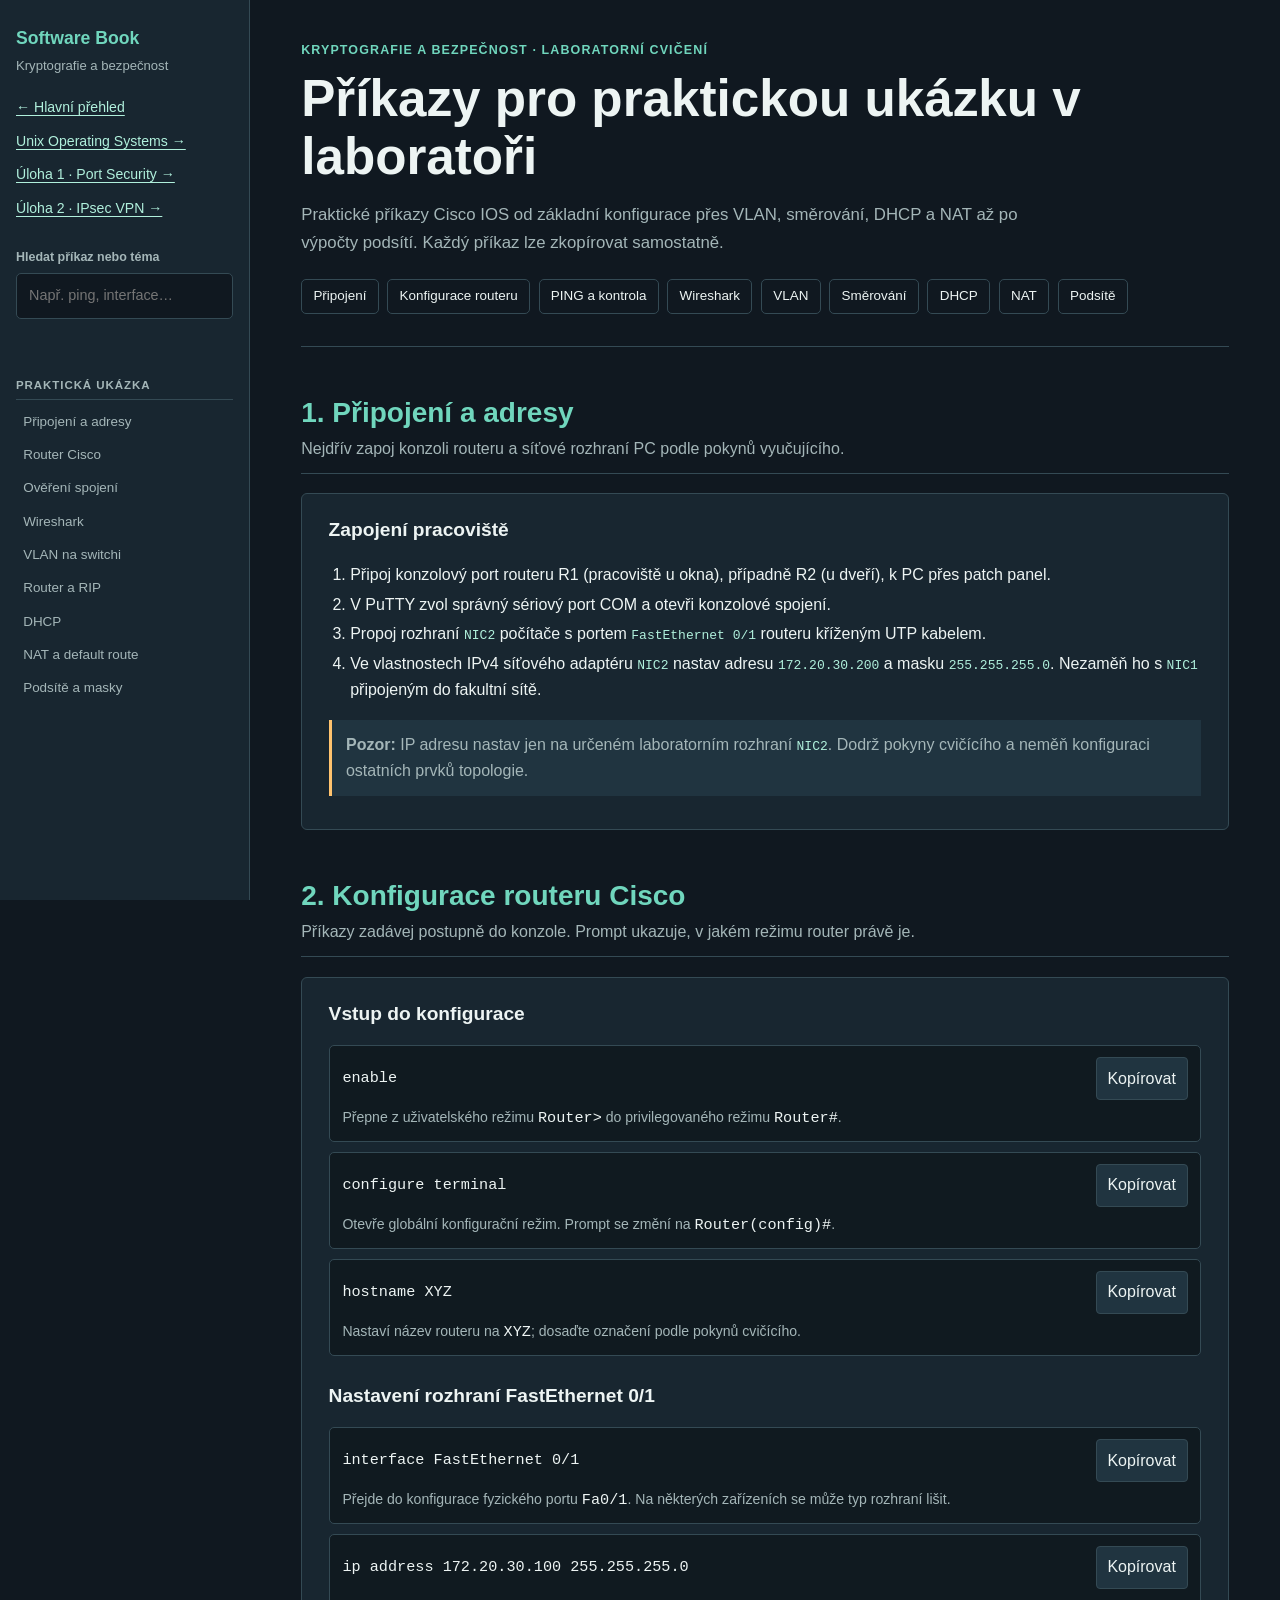
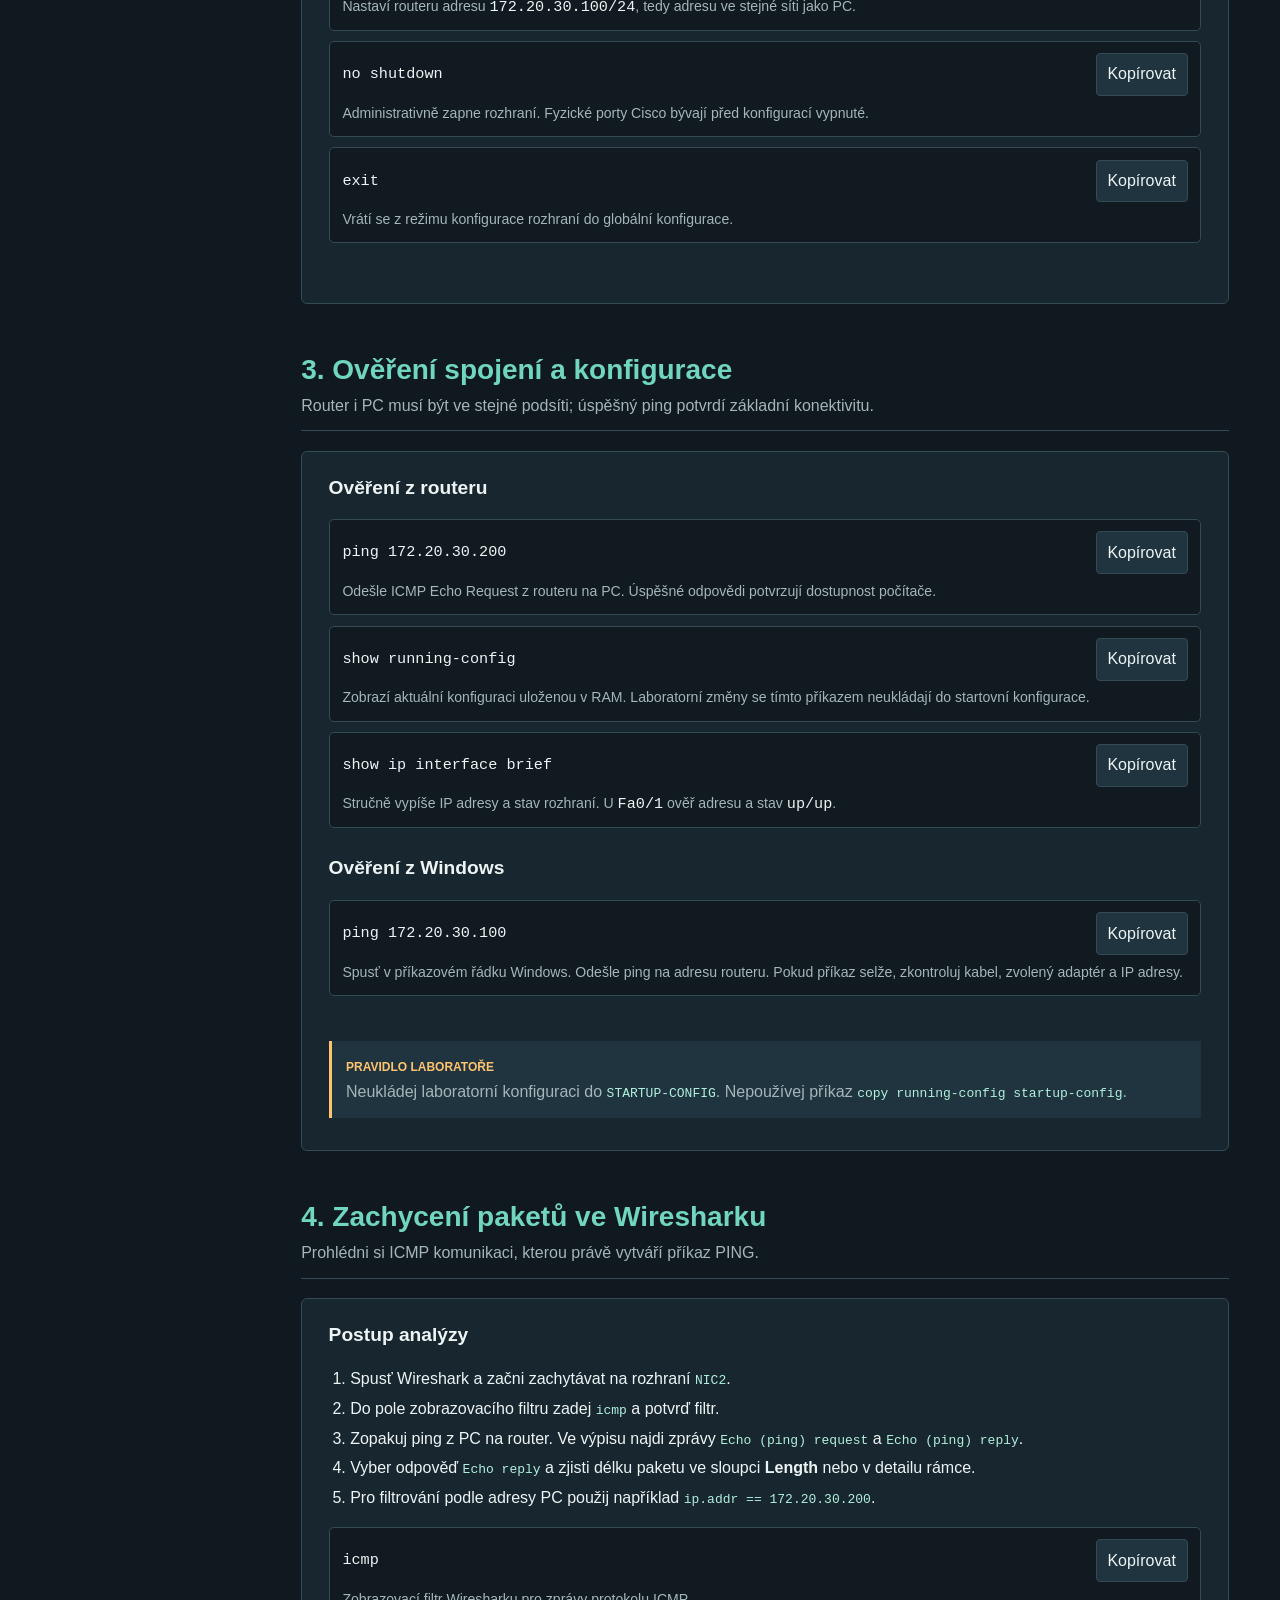
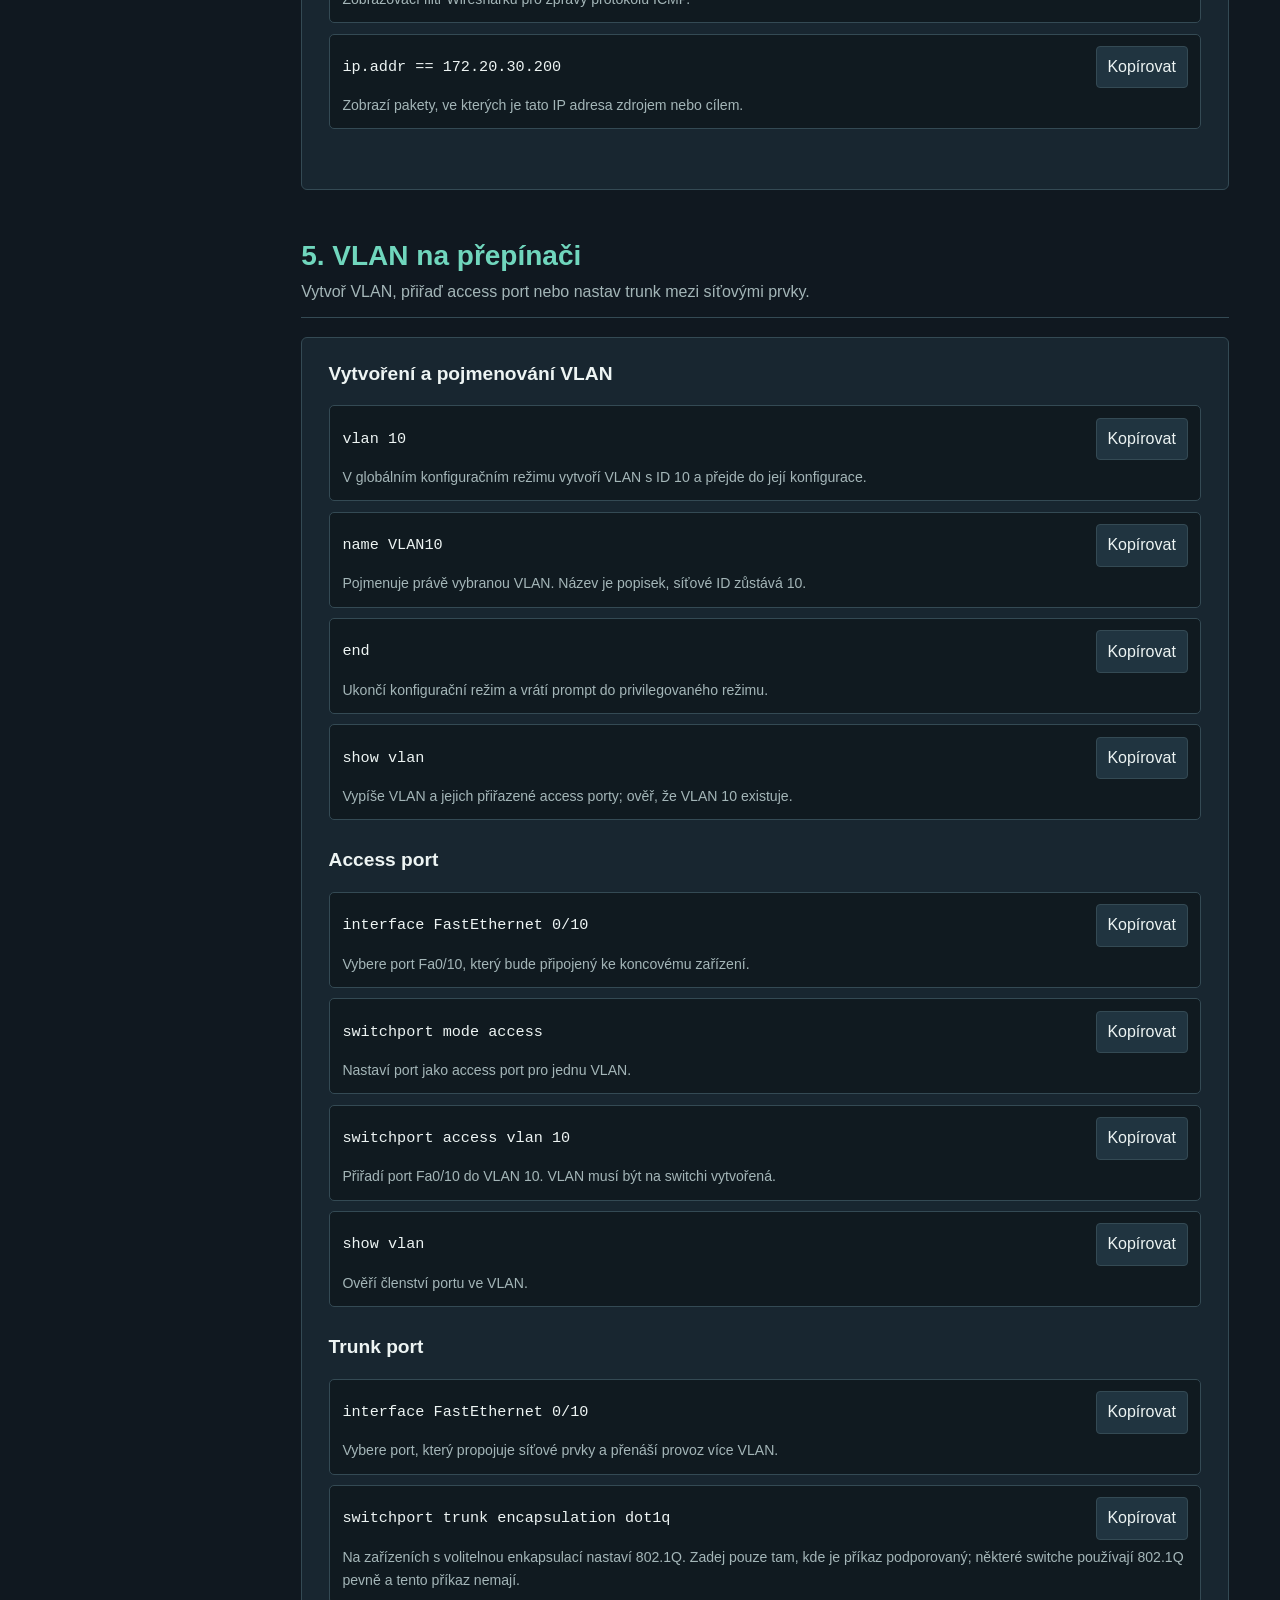
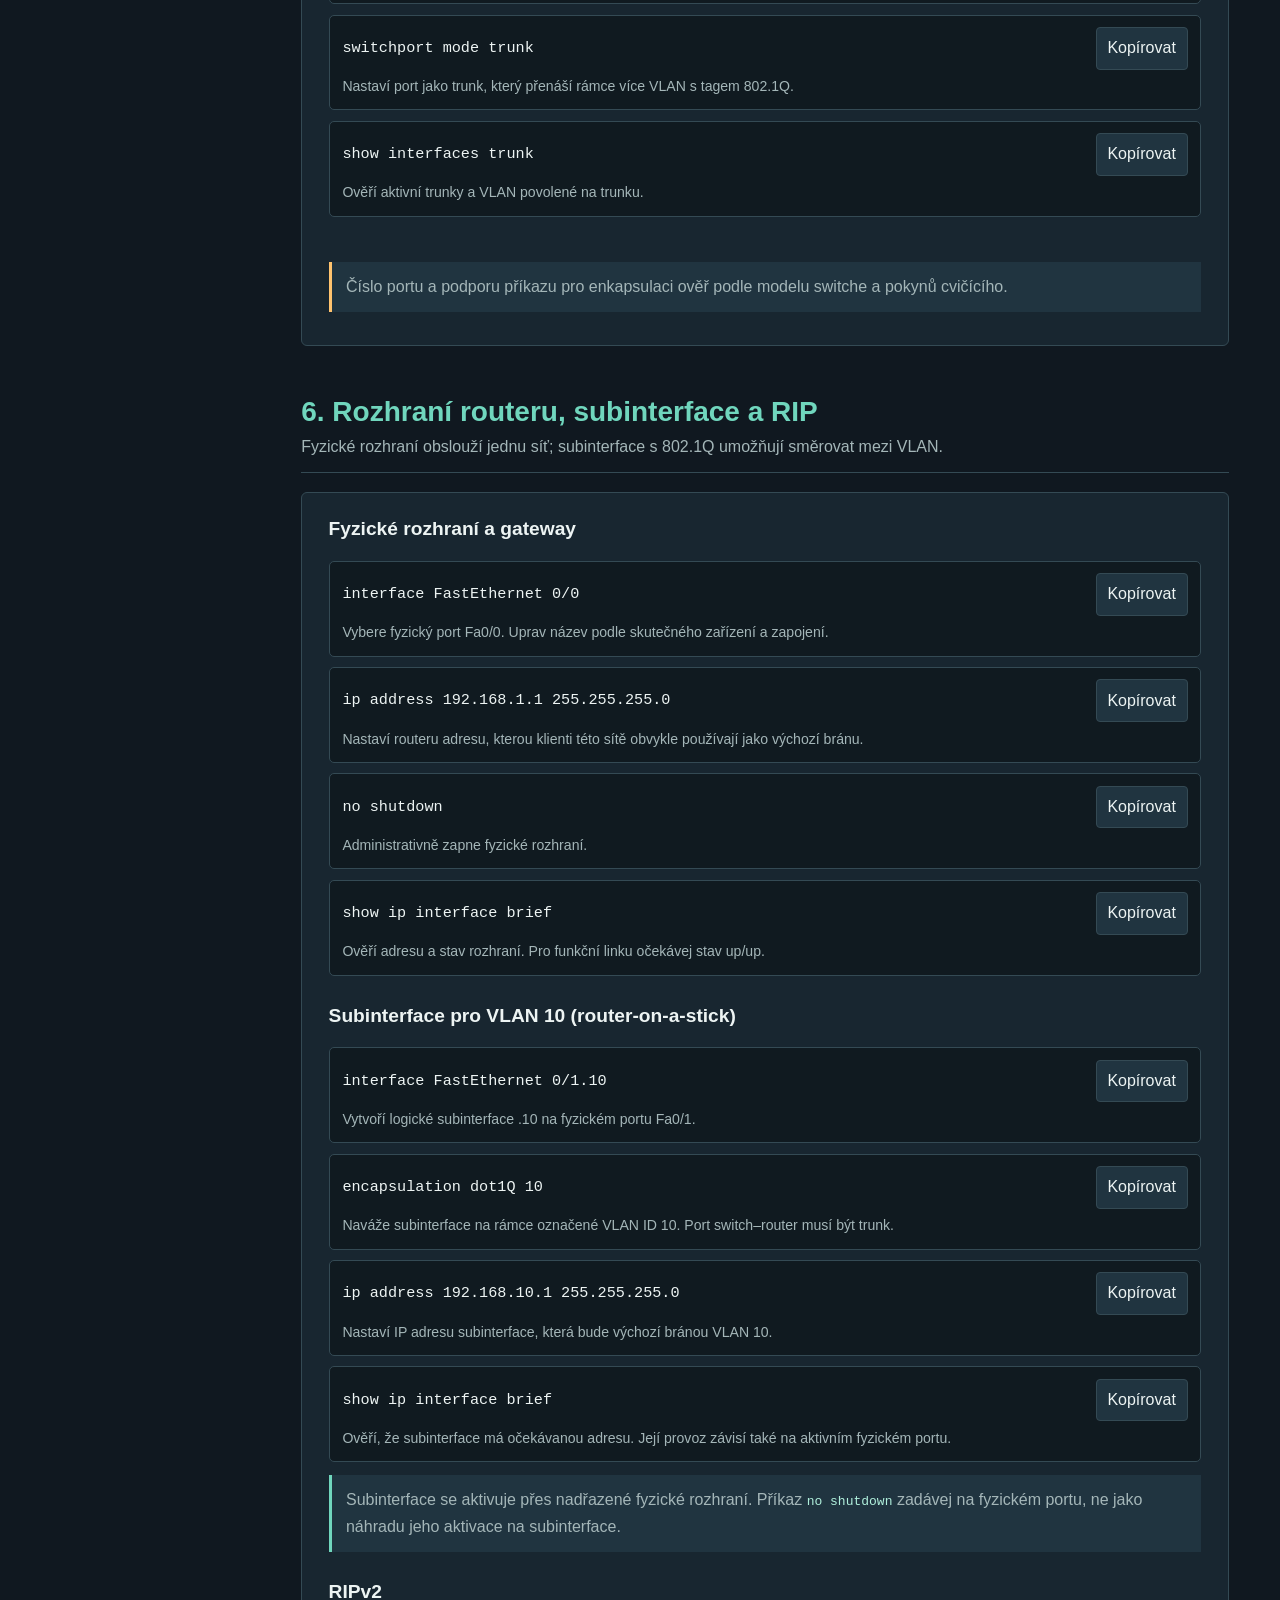
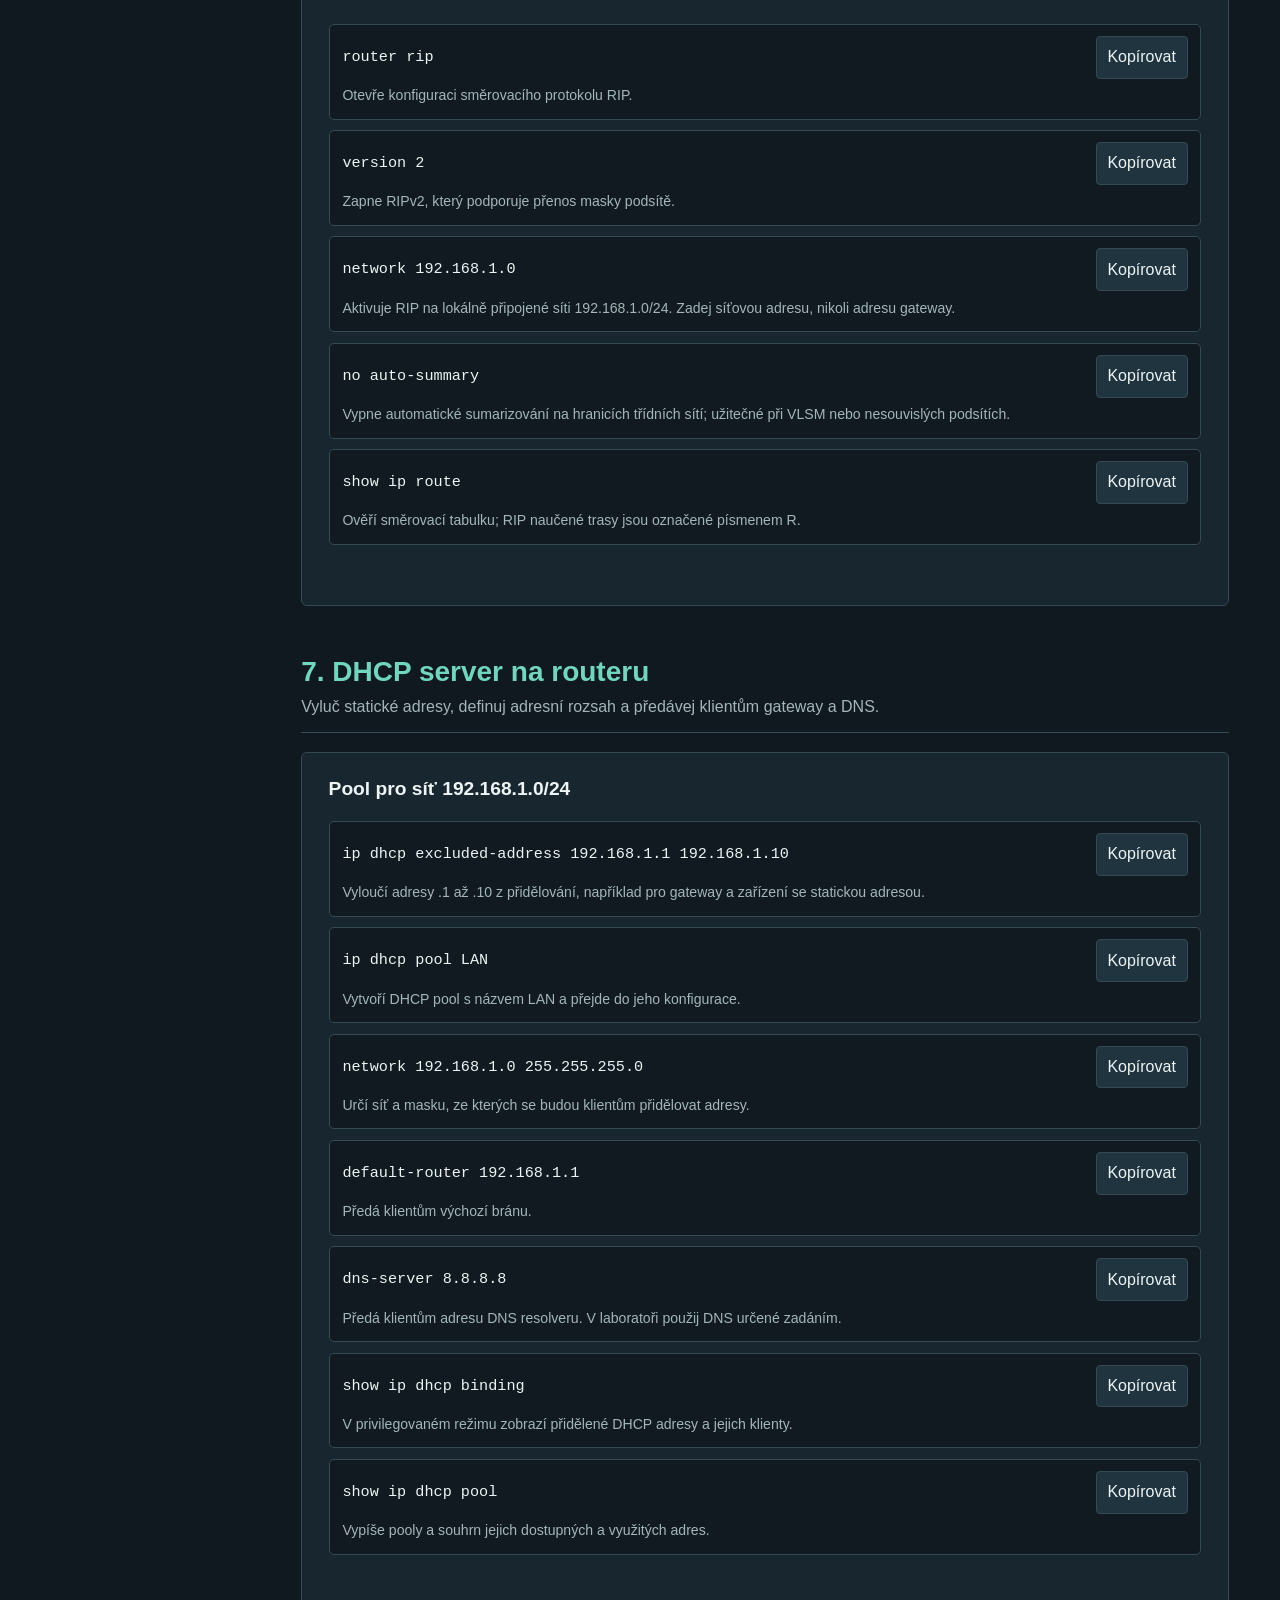
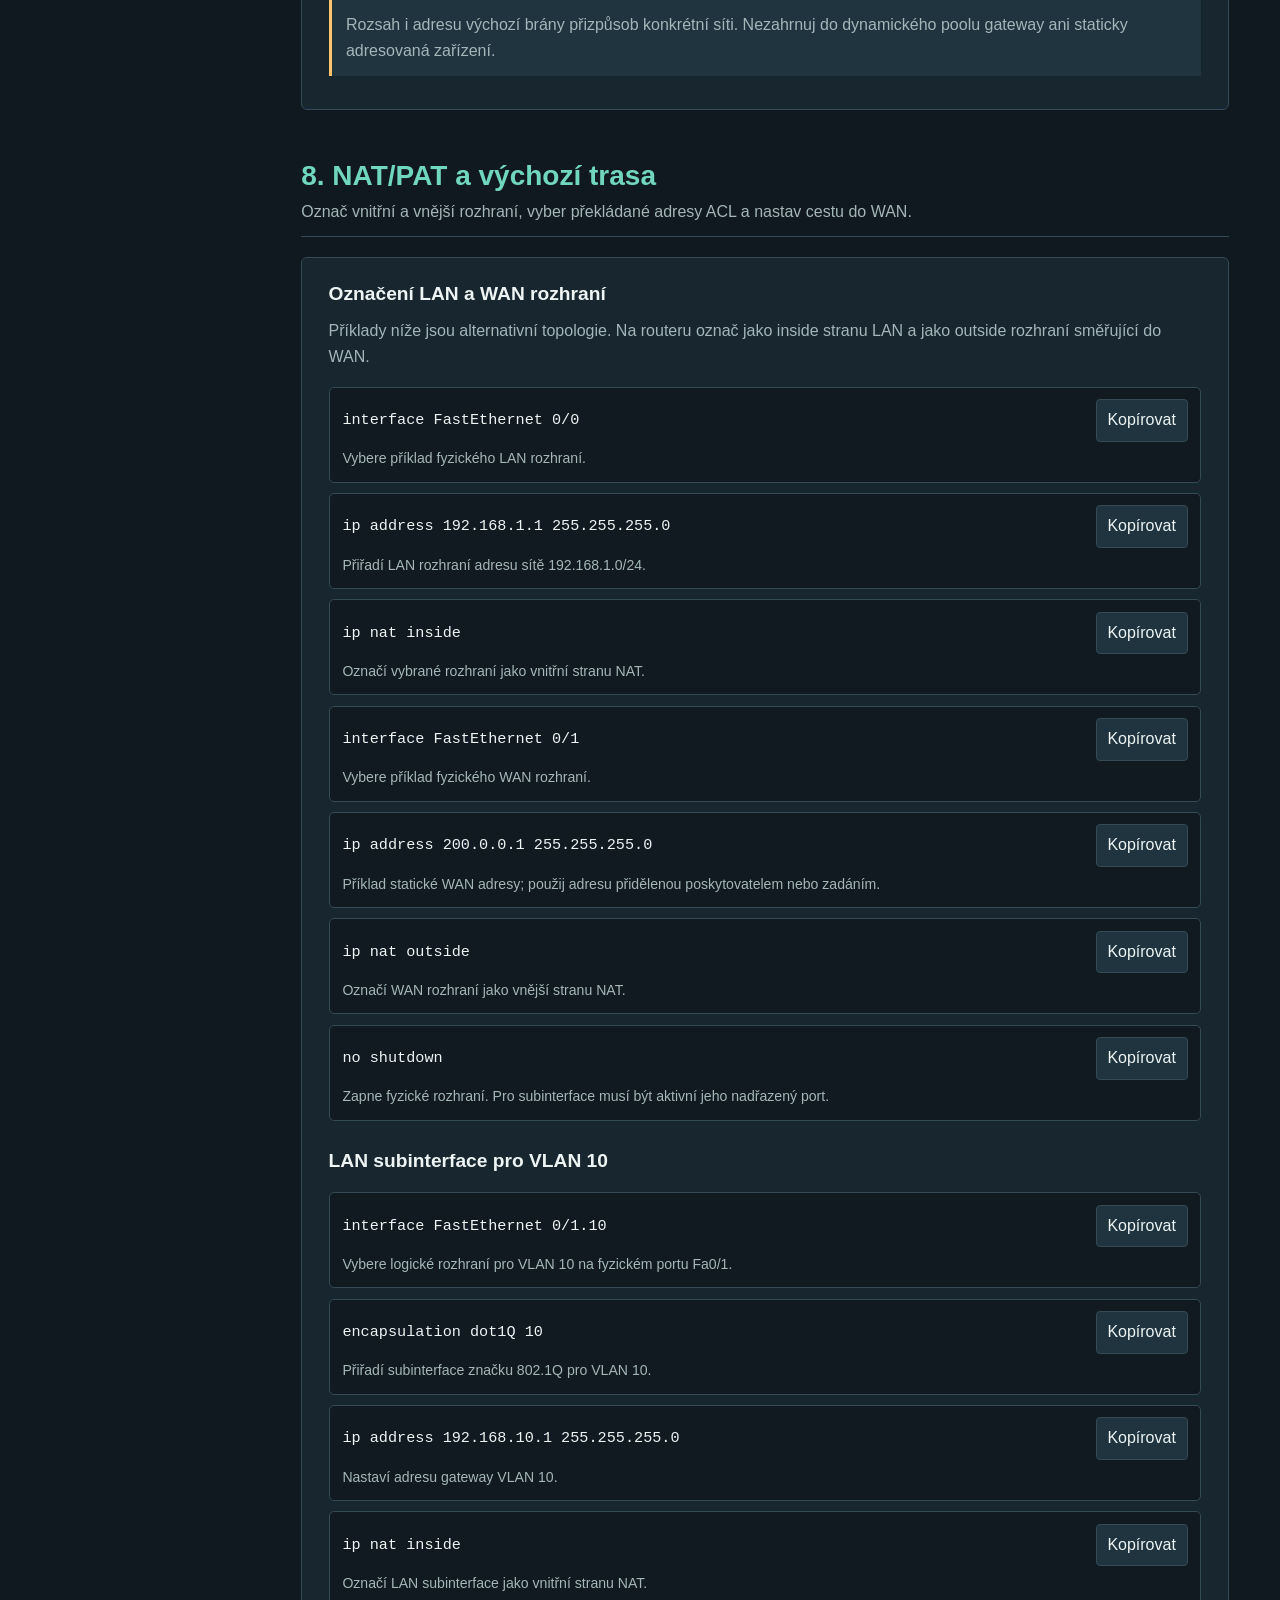
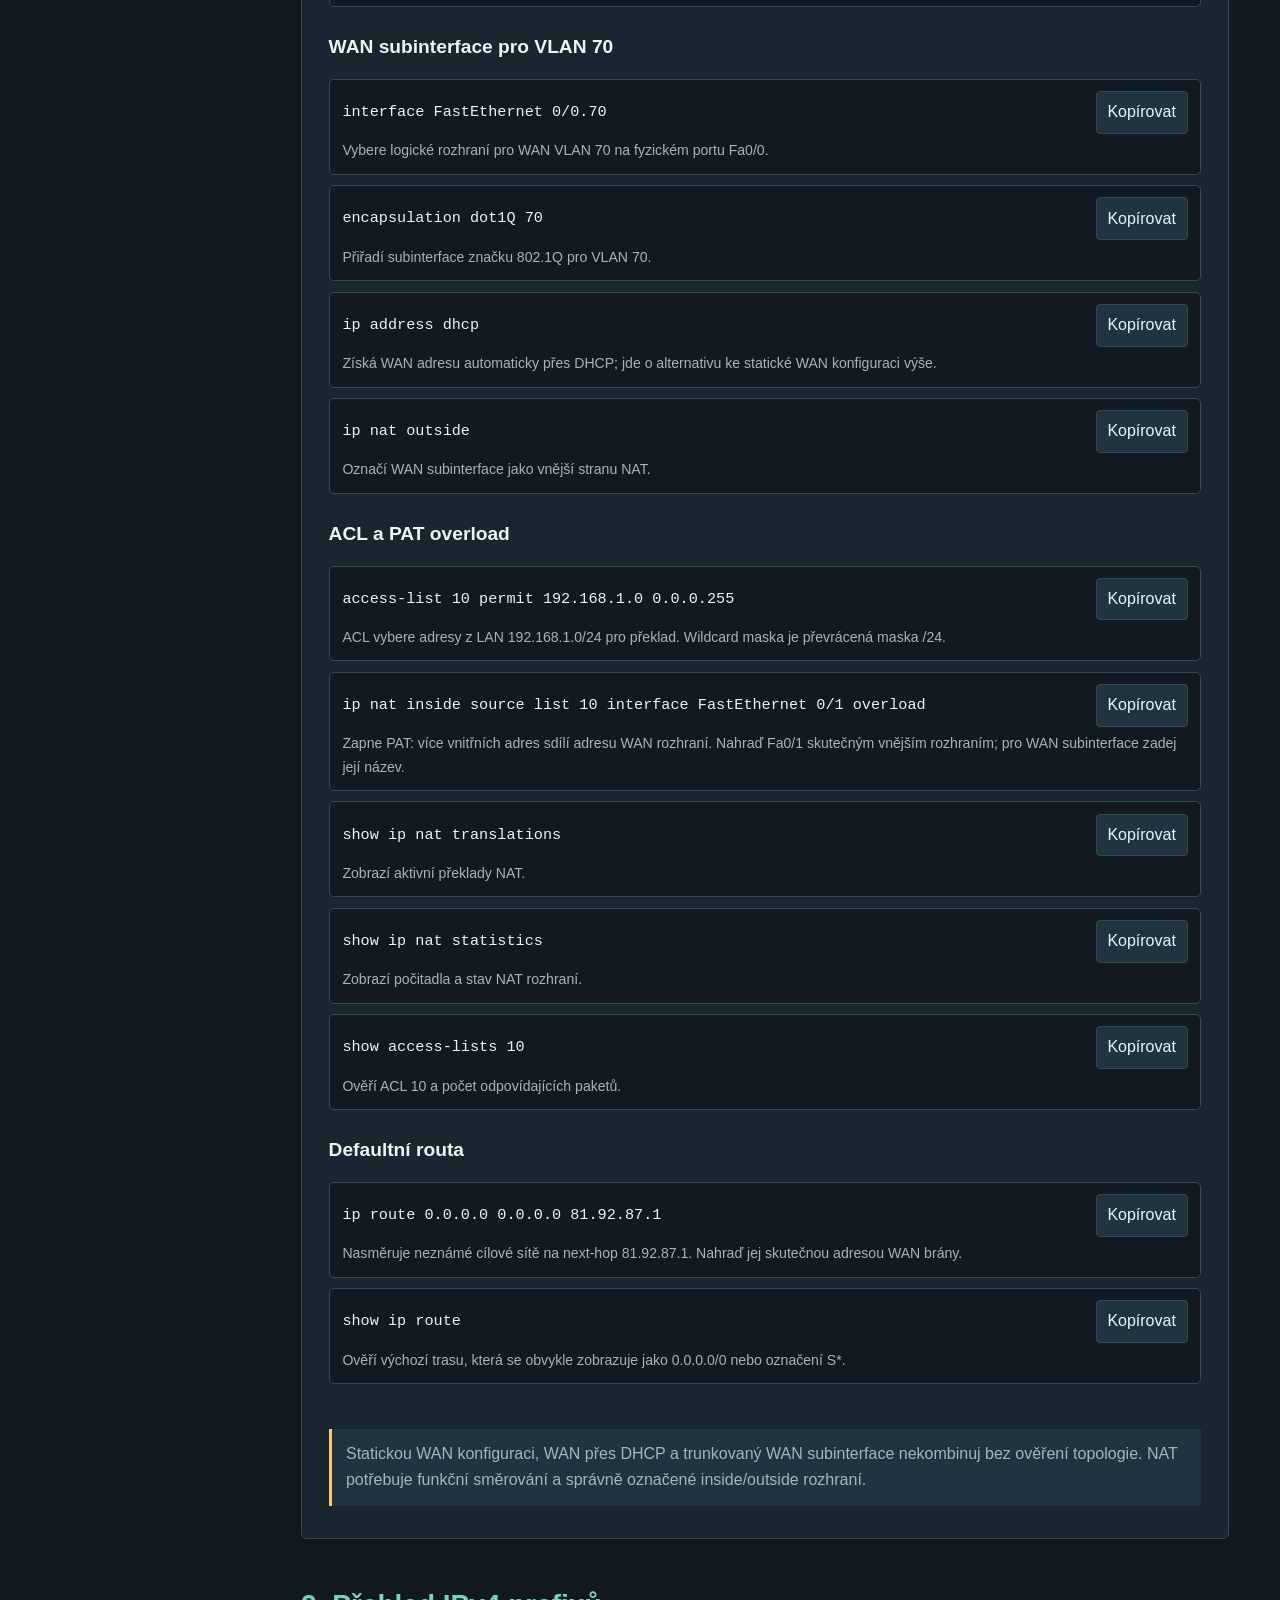
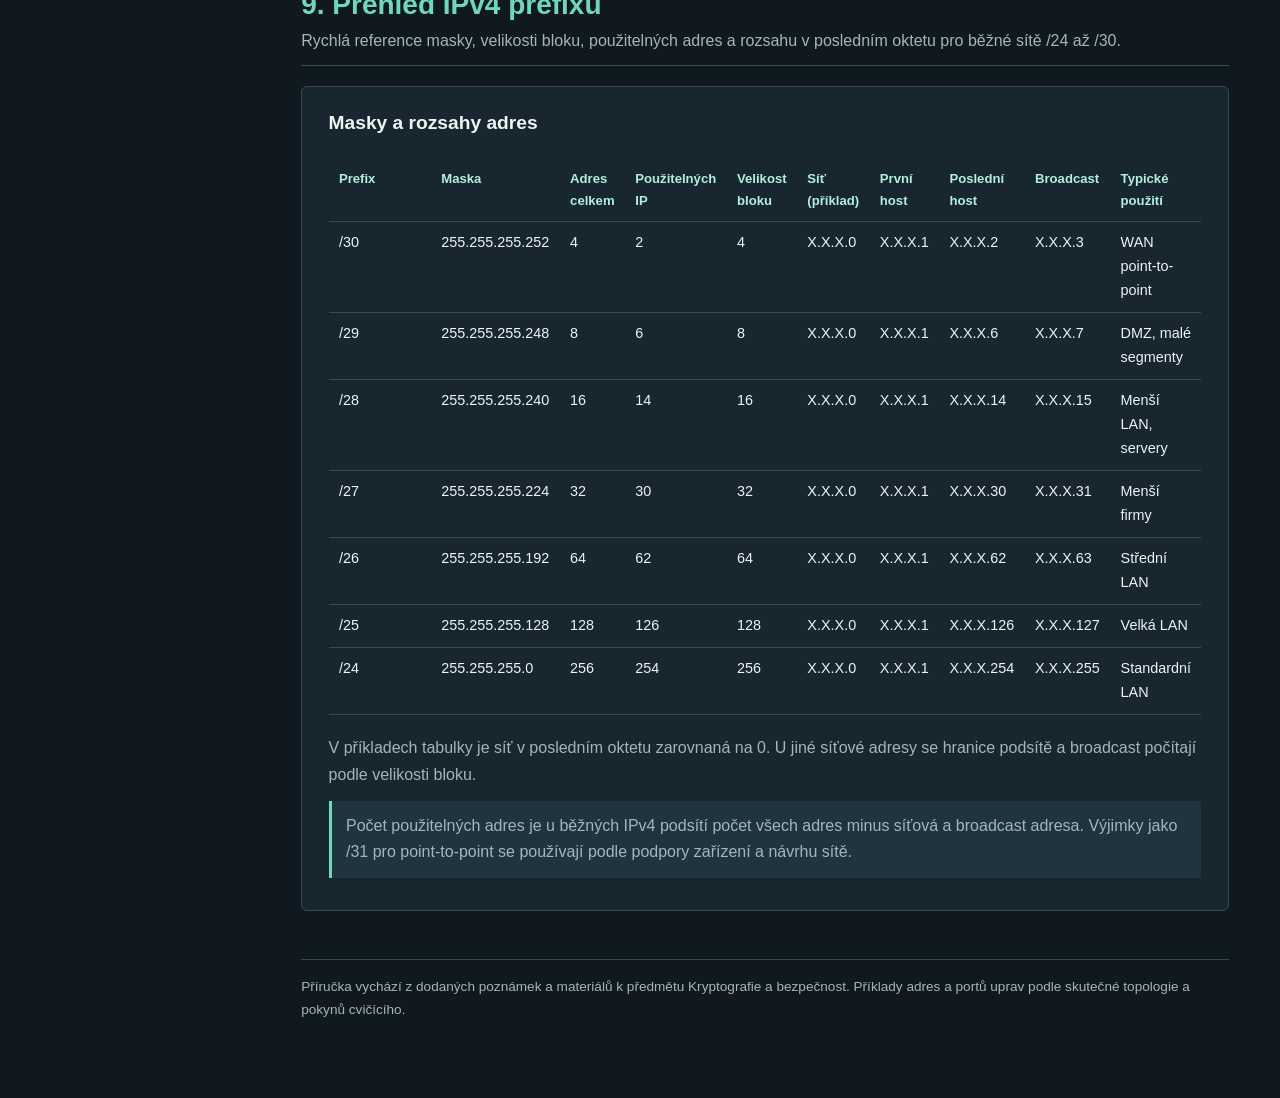
==== commit eb387cdd: "feat: add lab2" ====
--- a/lab.html
+++ b/lab.html
@@ -14,6 +14,7 @@
         <a class="back-link" href="index.html">← Hlavní přehled</a>
         <a class="back-link" href="uop.html">Unix Operating Systems →</a>
         <a class="back-link" href="lab1.html">Úloha 1 · Port Security →</a>
+        <a class="back-link" href="lab2.html">Úloha 2 · IPsec VPN →</a>
         <label class="search-label" for="searchInput">Hledat příkaz nebo téma</label>
         <input id="searchInput" type="search" placeholder="Např. ping, interface…" autocomplete="off">
         <p class="search-status" id="searchStatus" aria-live="polite"></p>
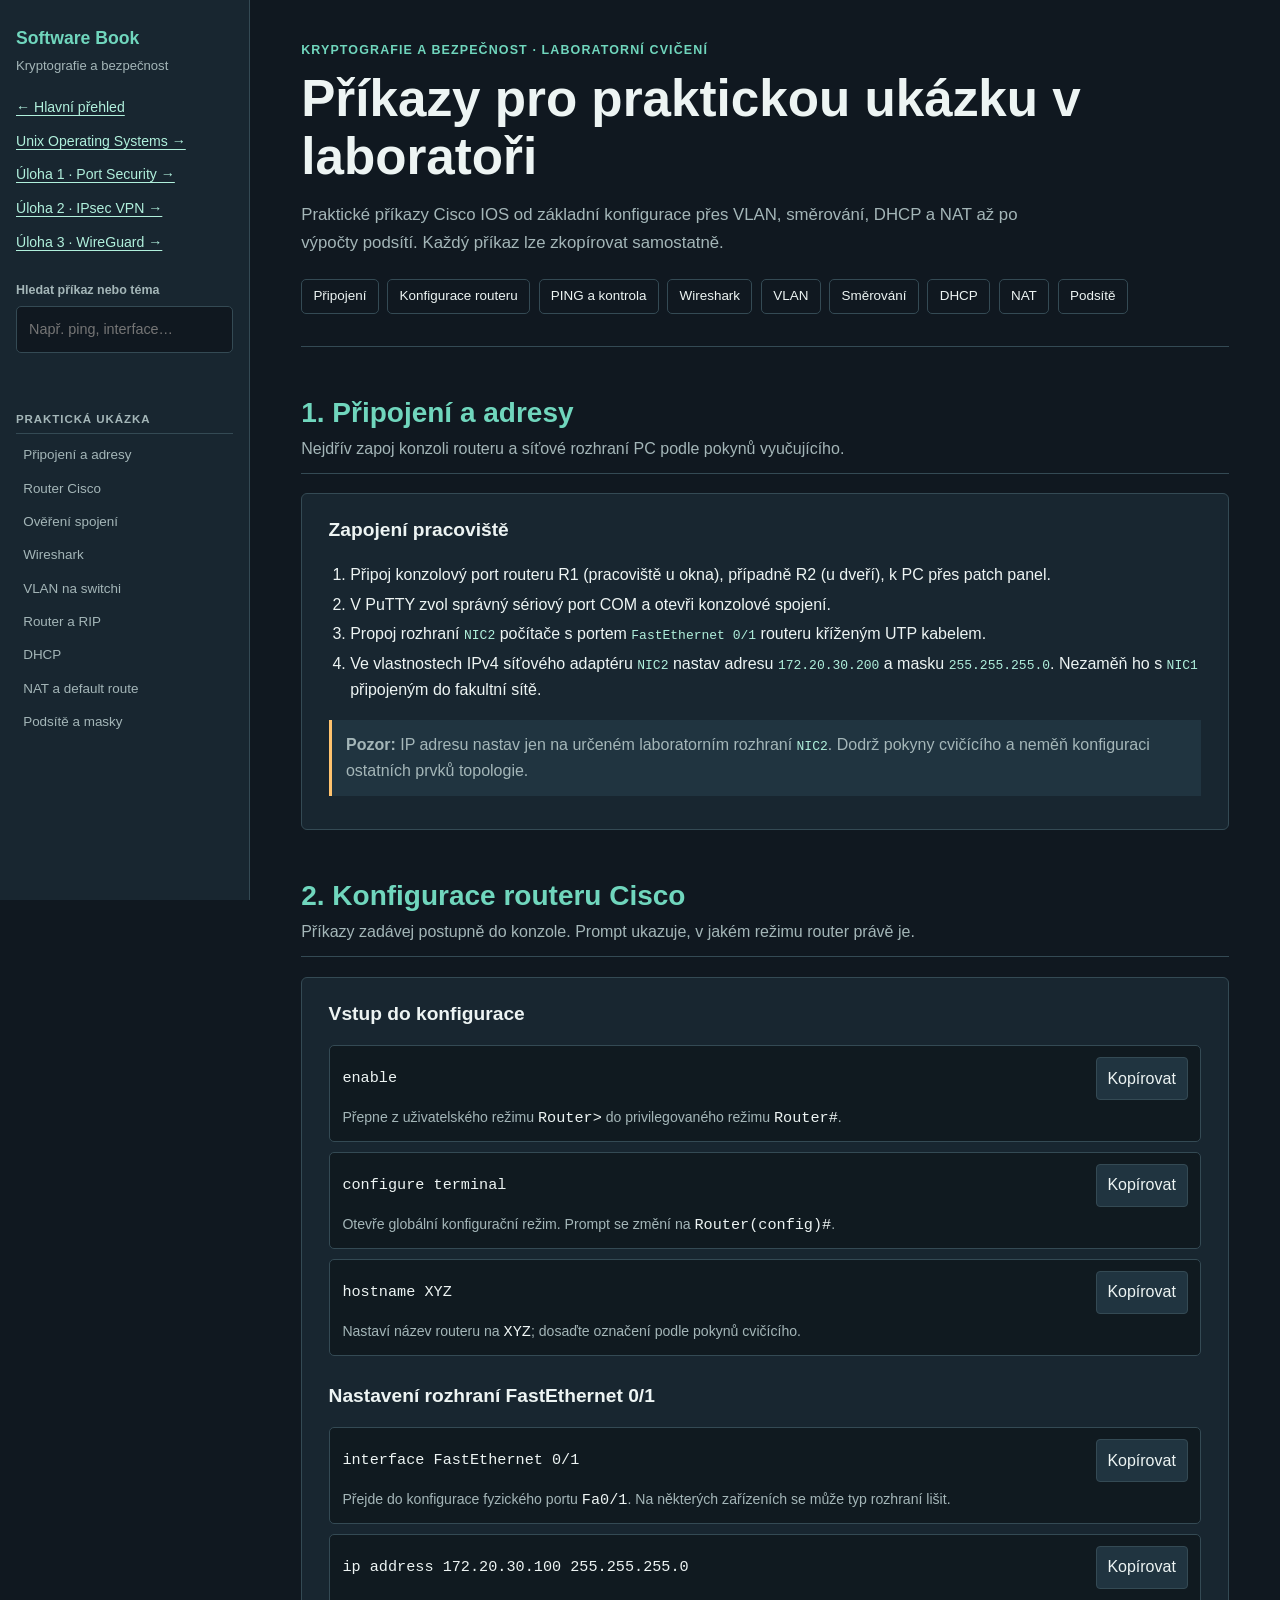
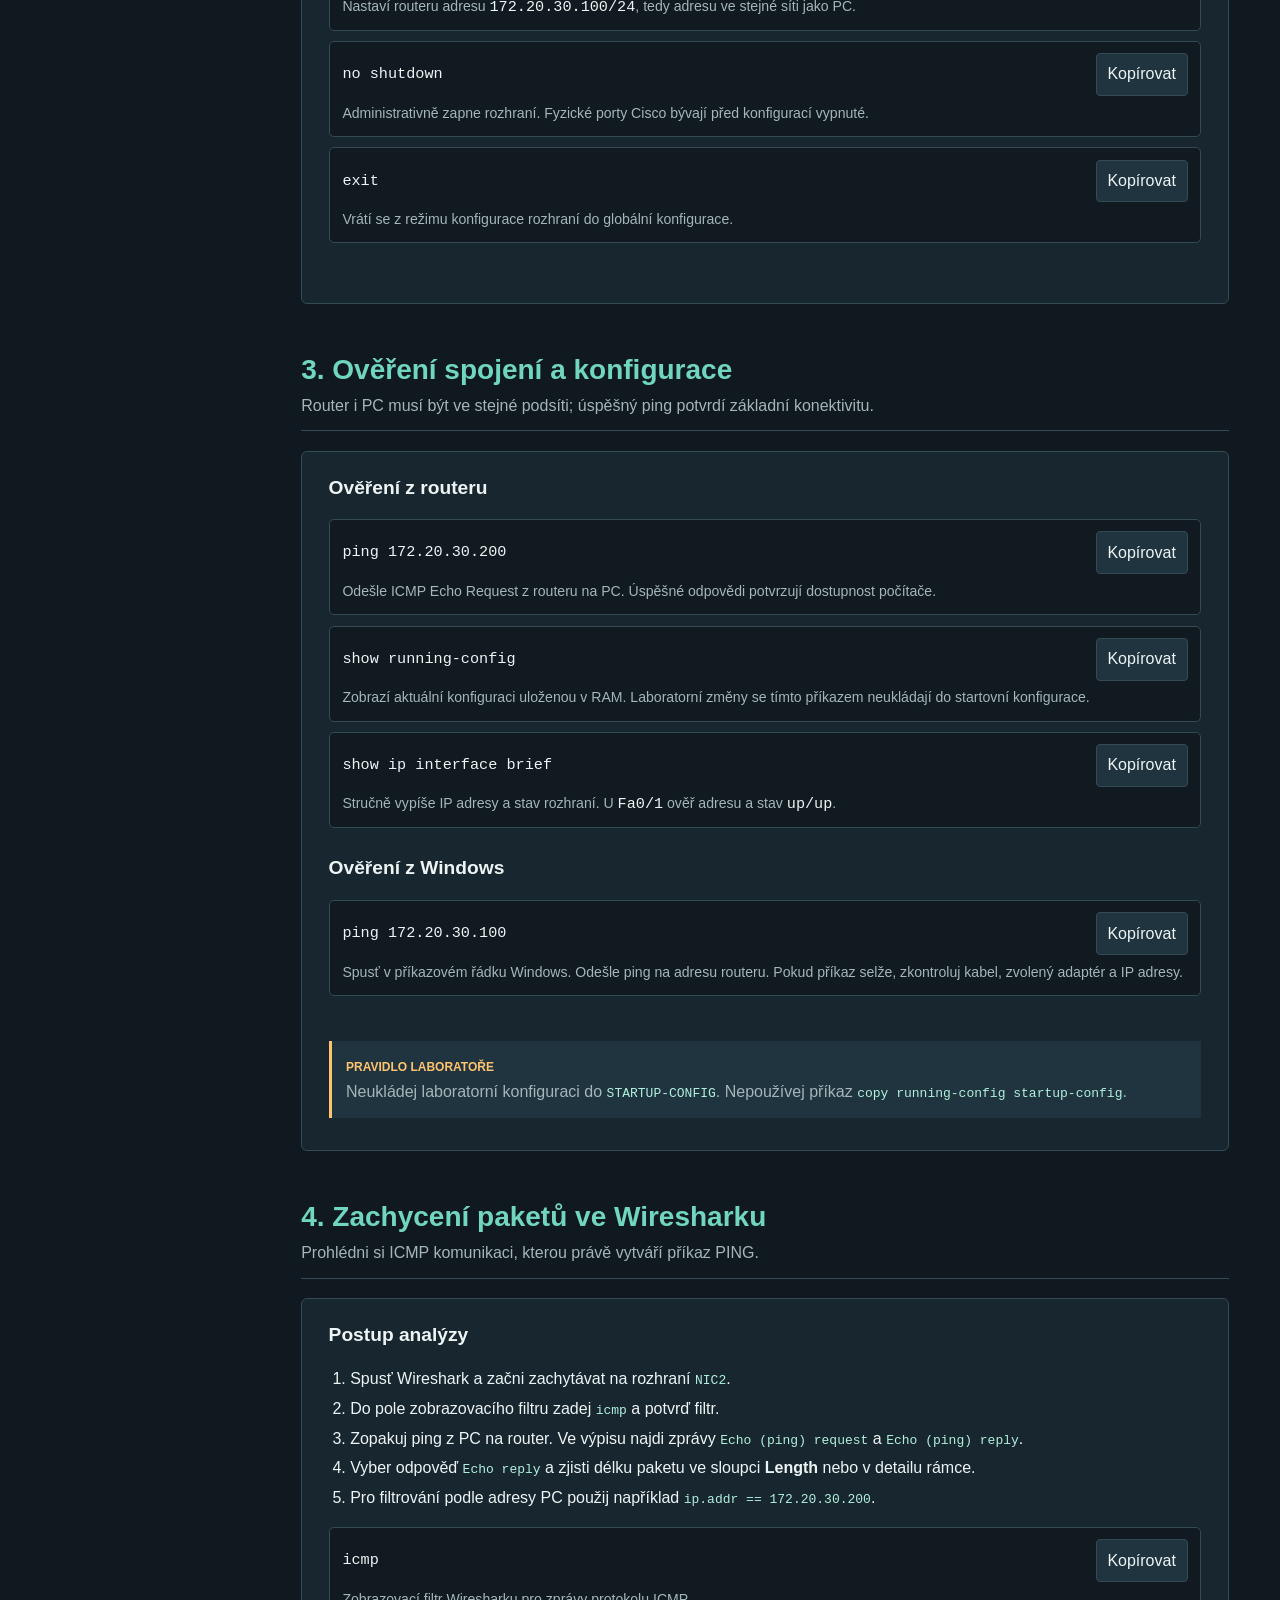
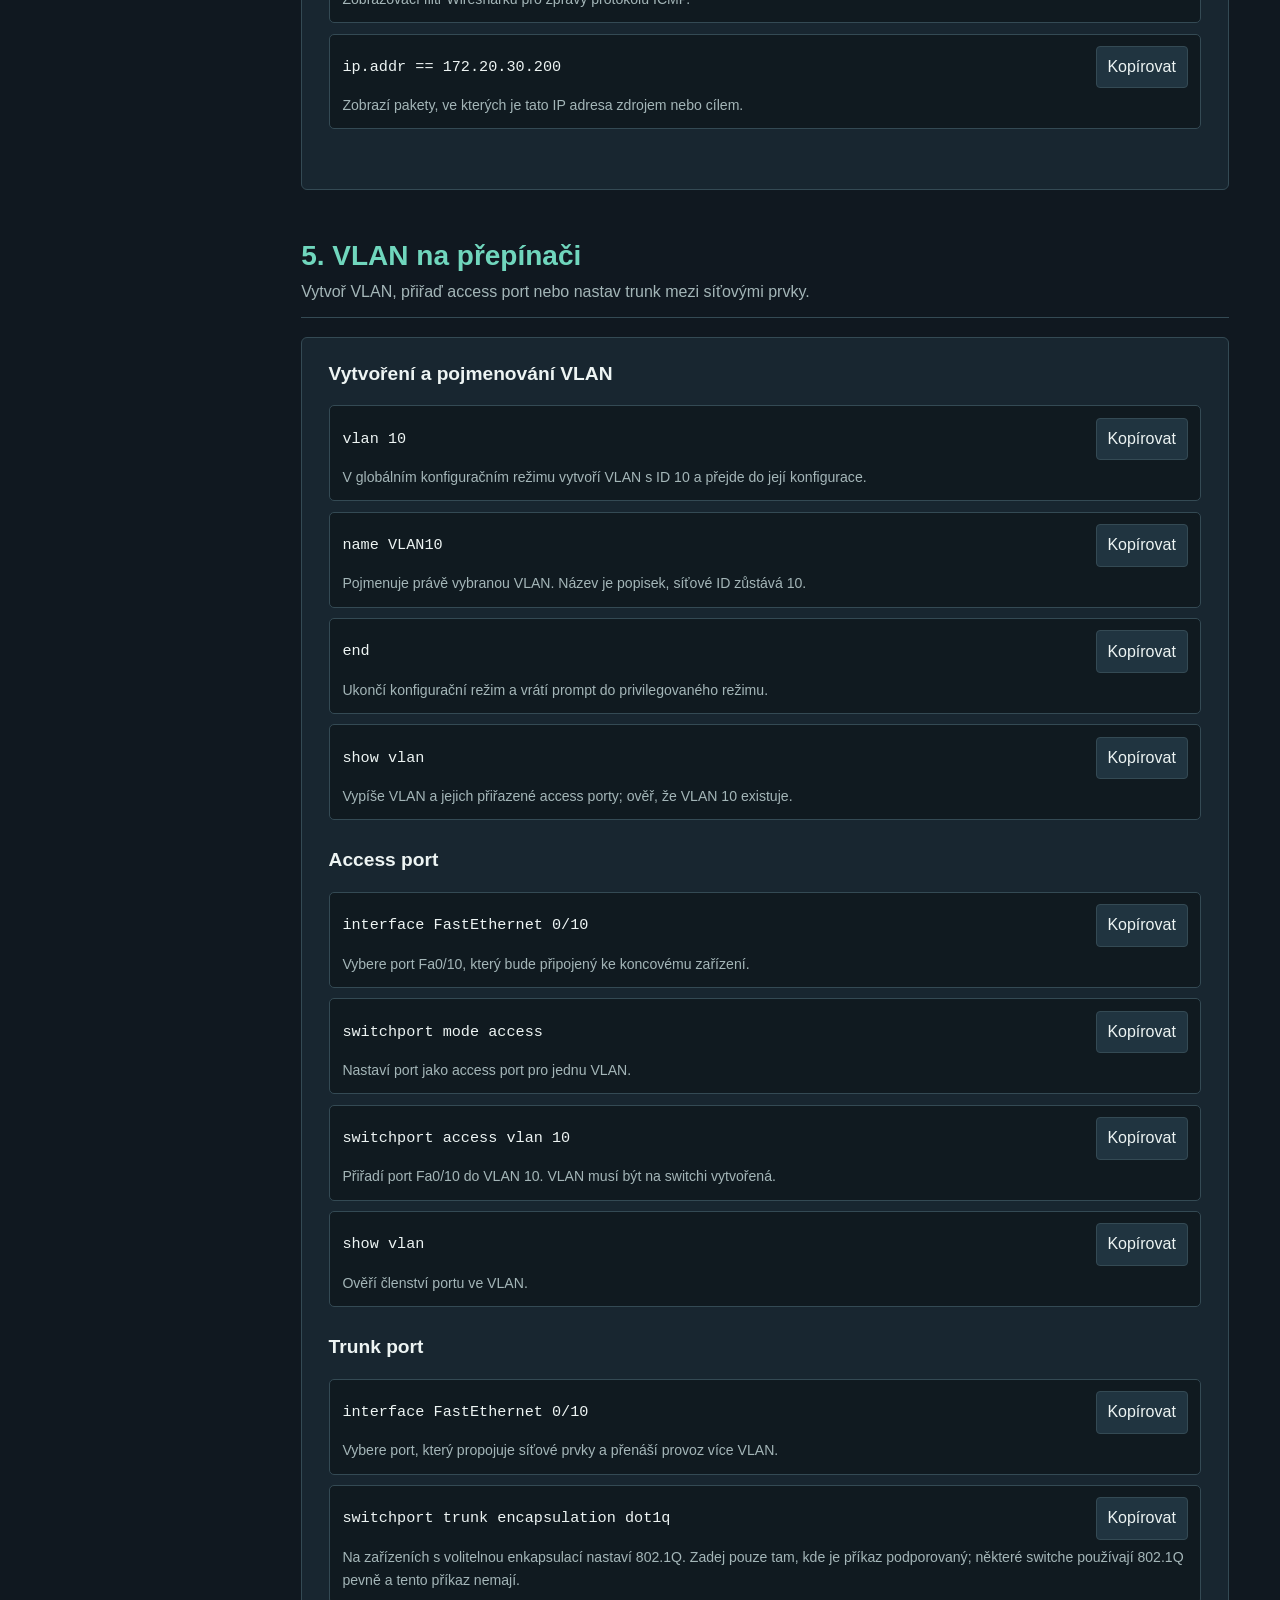
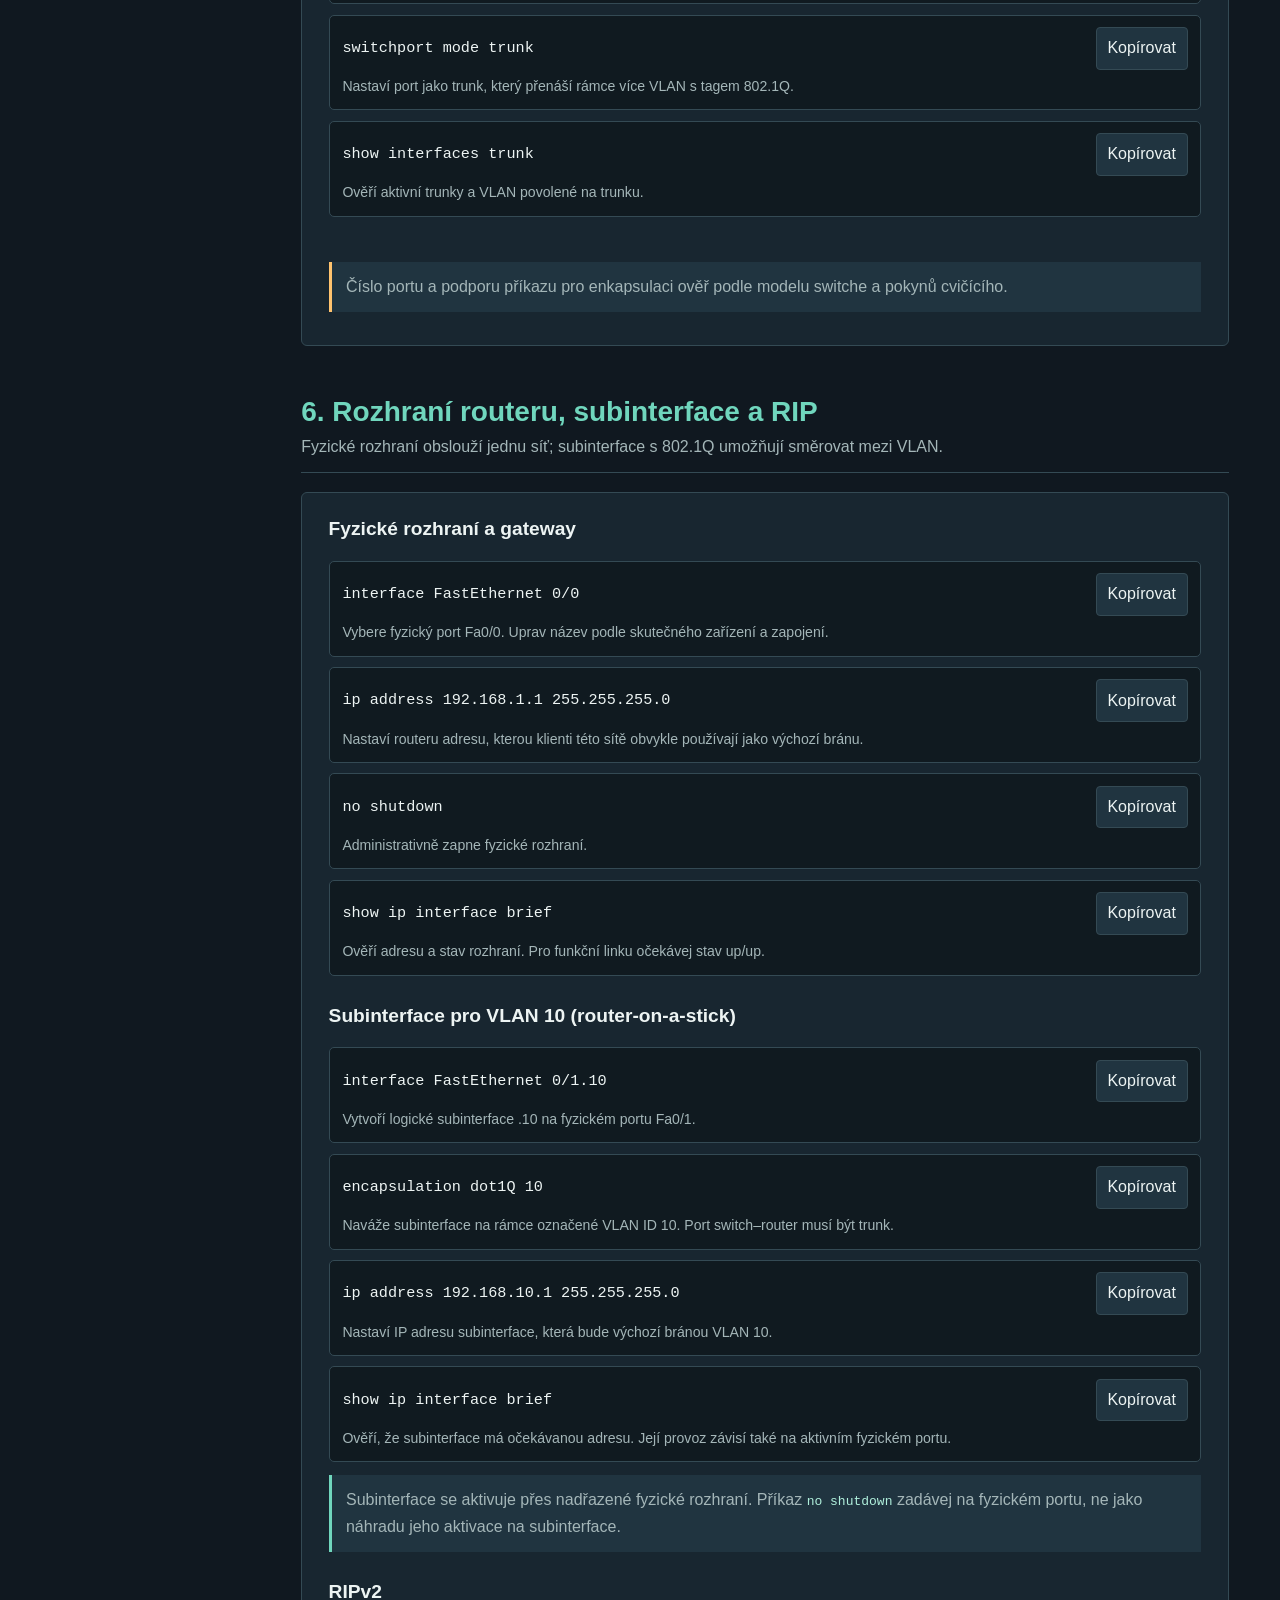
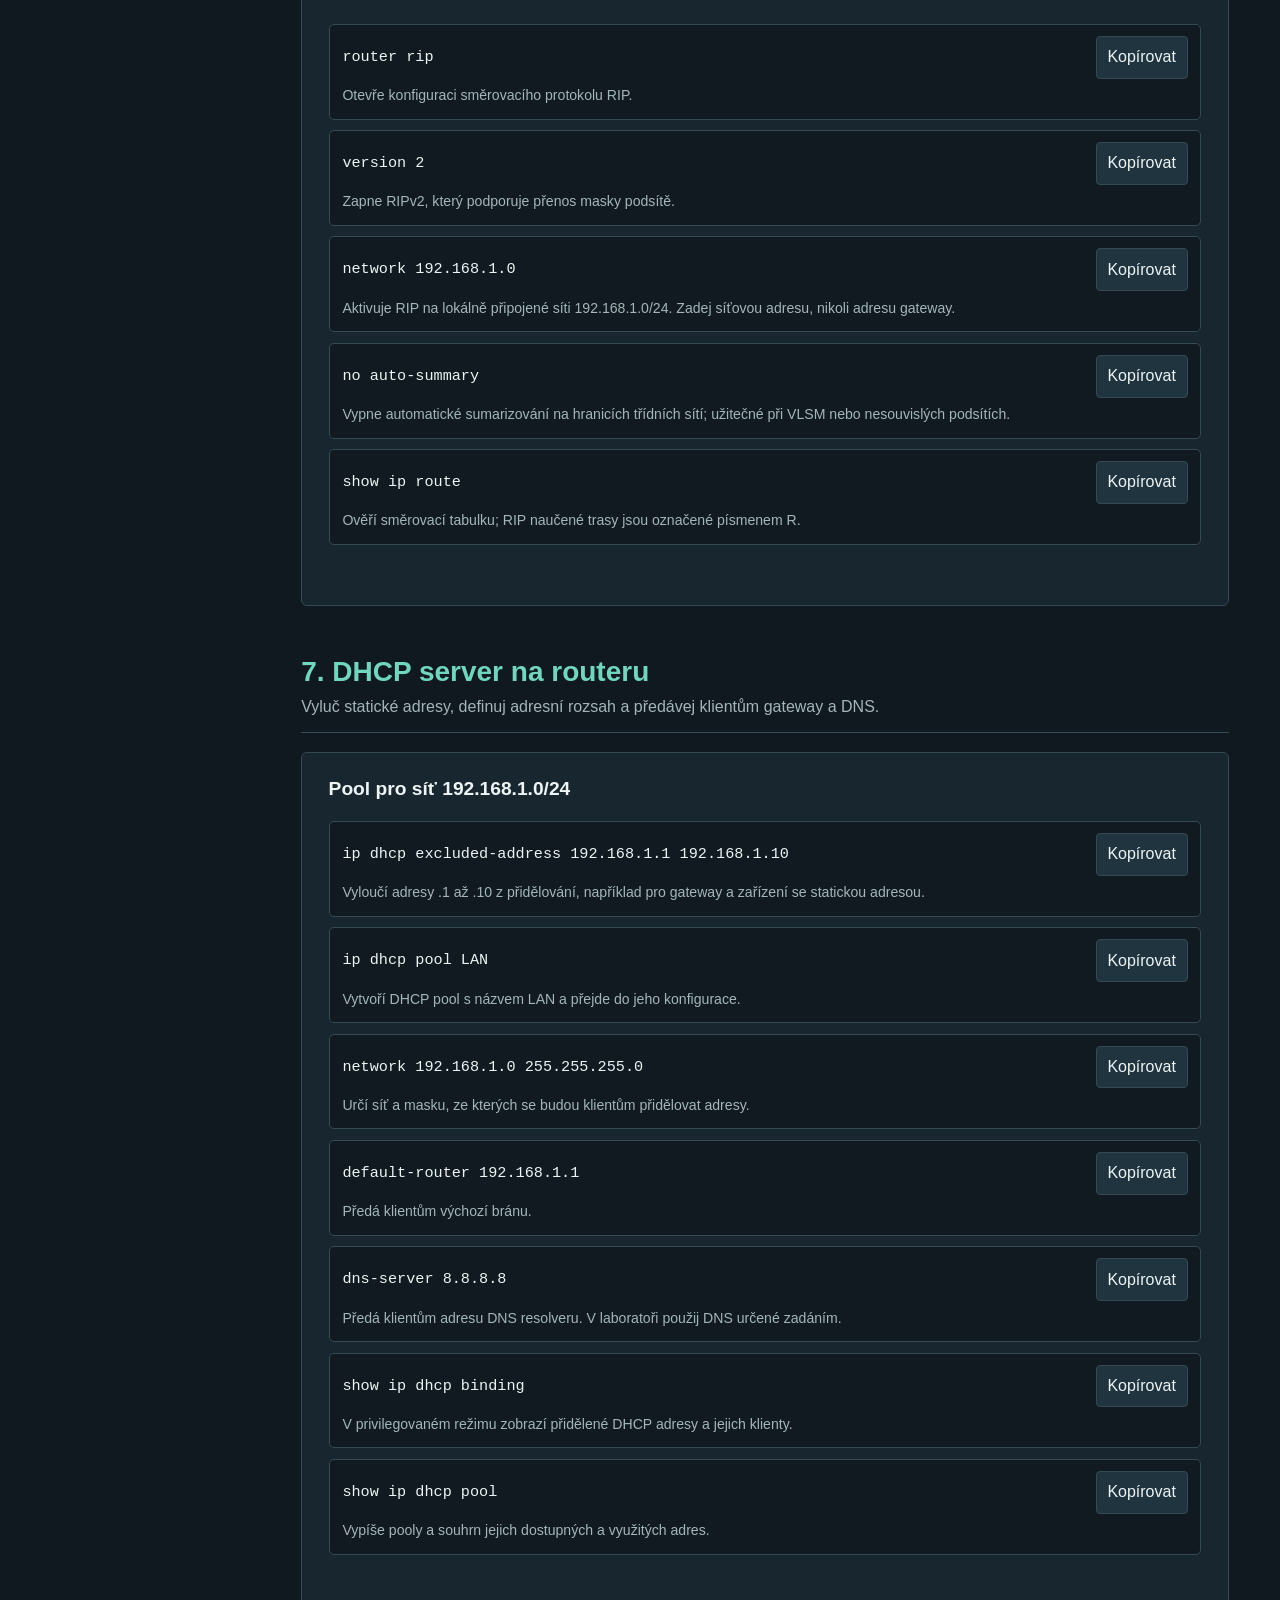
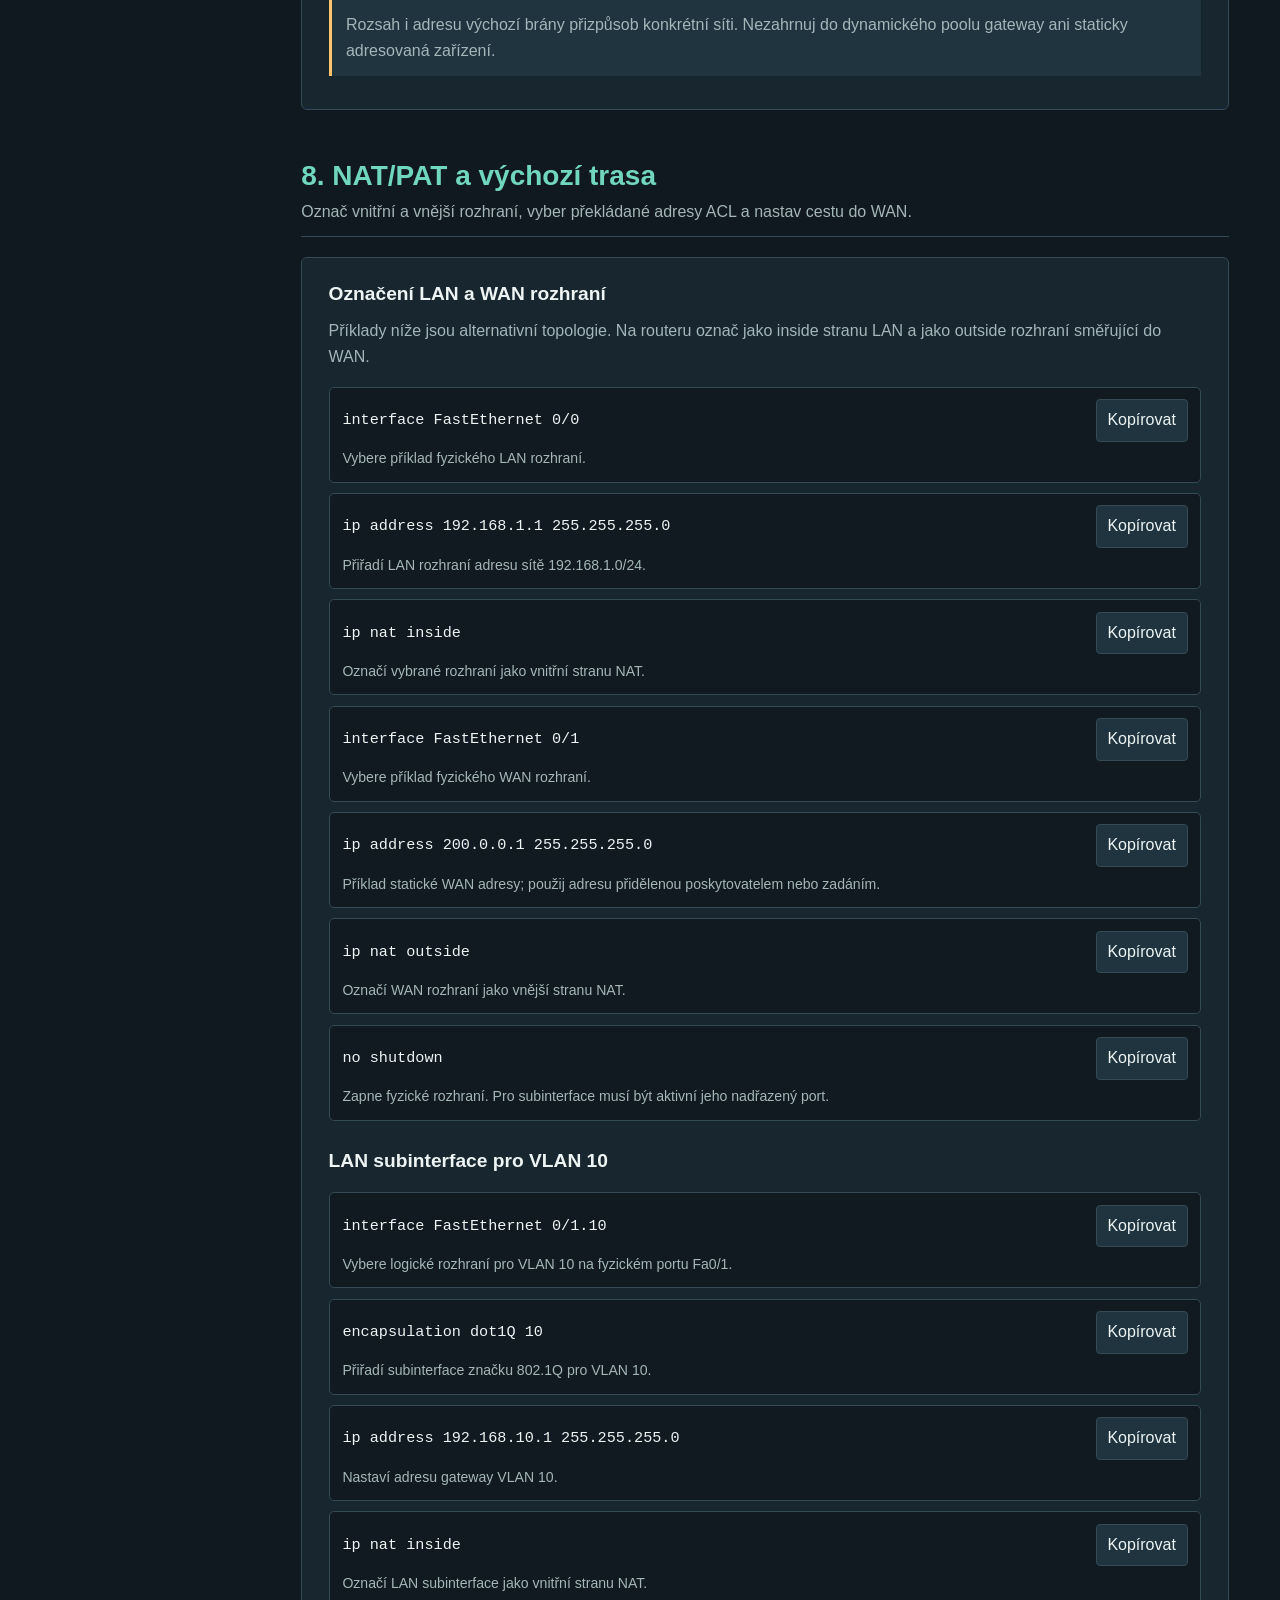
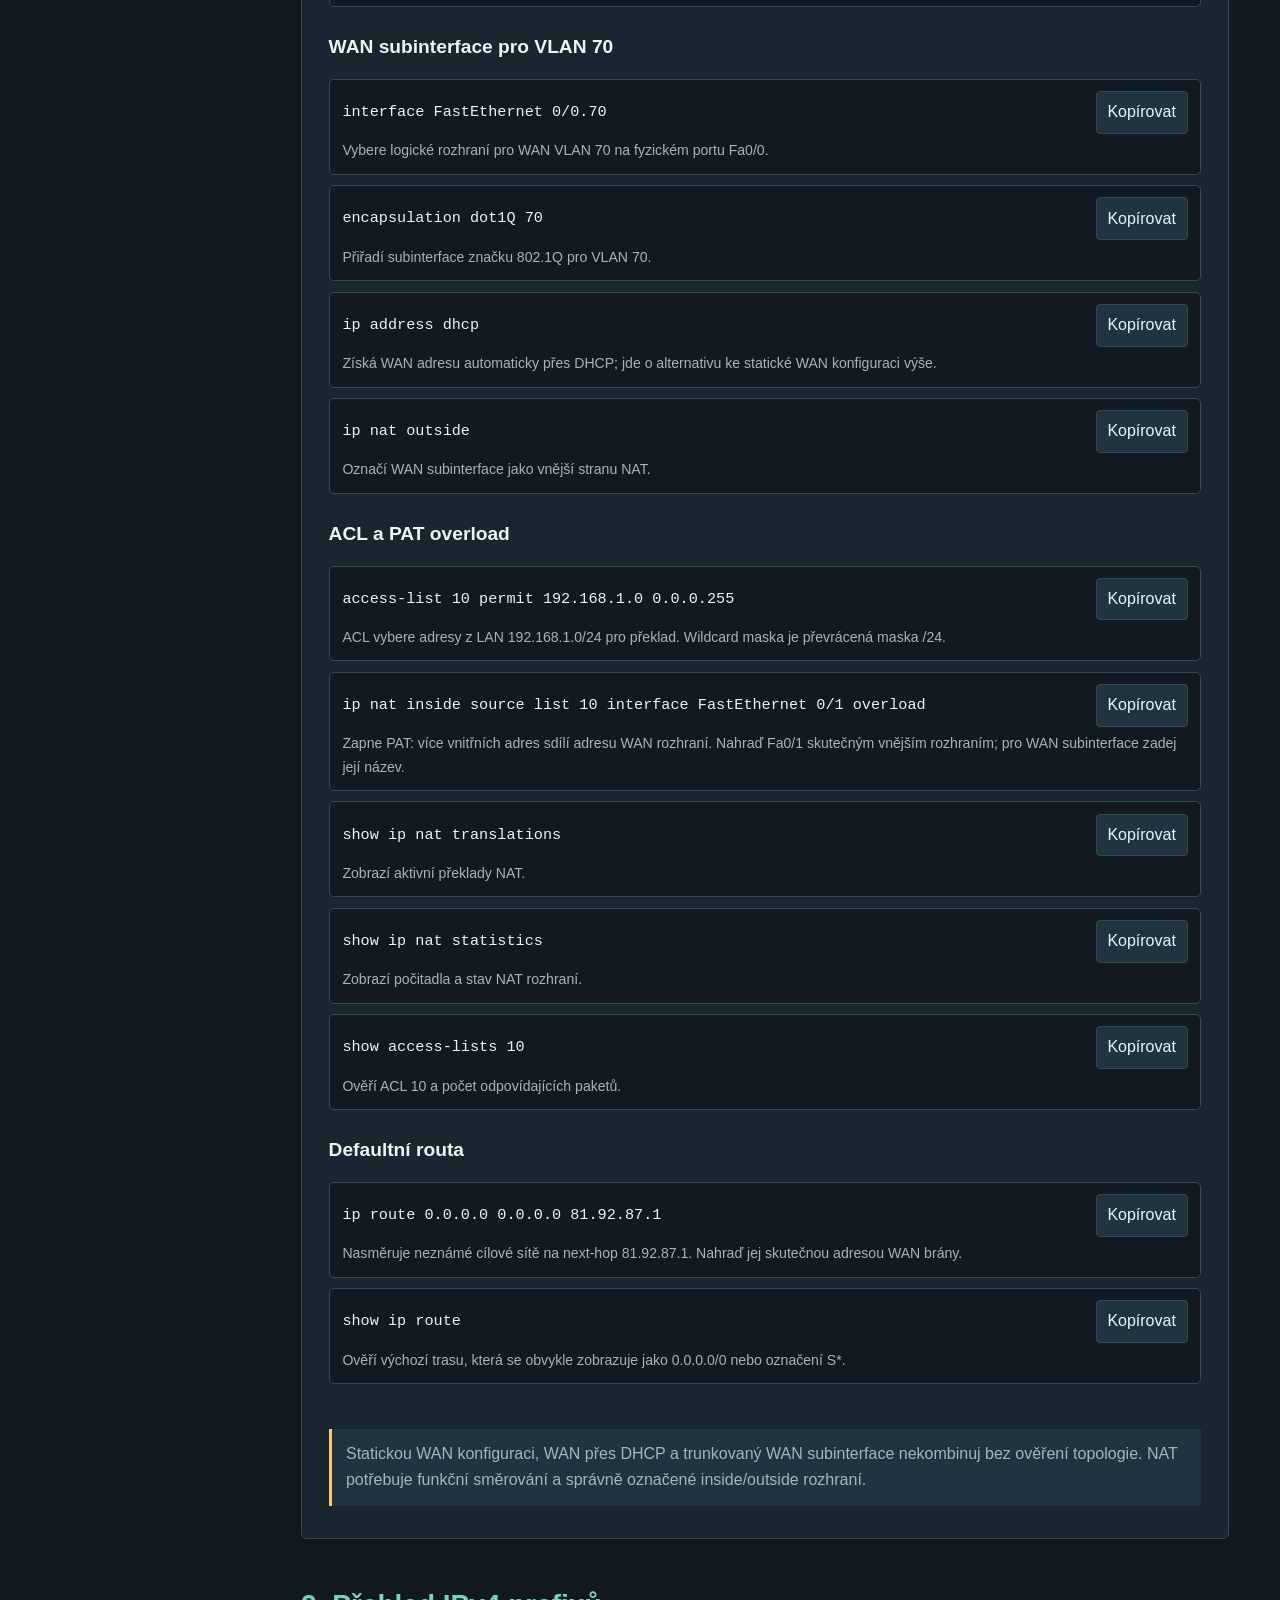
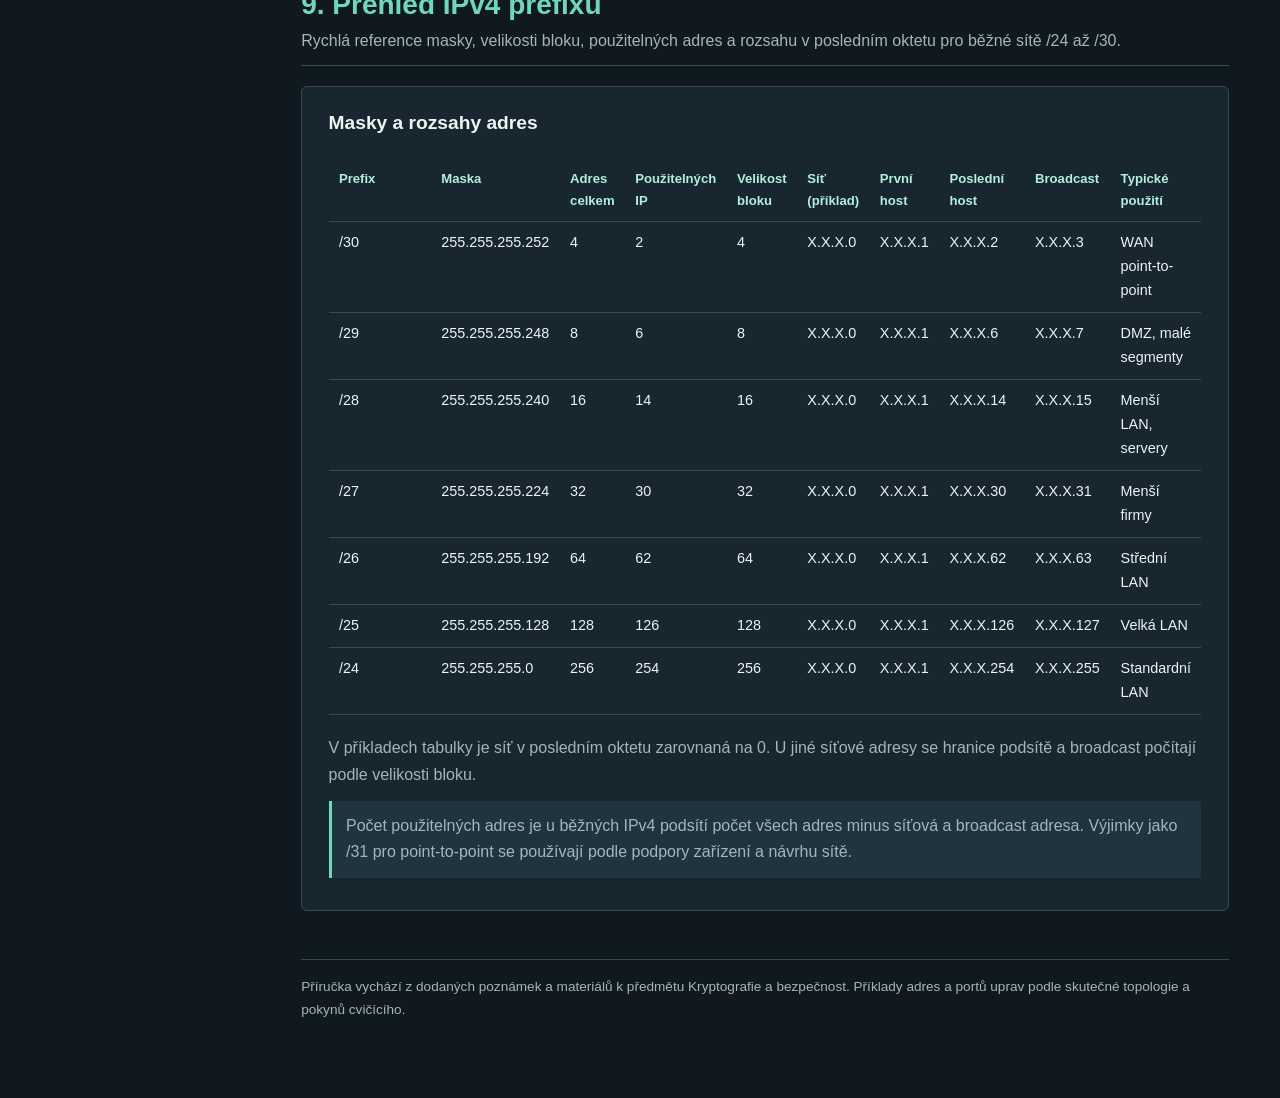
==== commit 915a3ebf: "✨ feat: add lab3" ====
--- a/lab.html
+++ b/lab.html
@@ -15,6 +15,7 @@
         <a class="back-link" href="uop.html">Unix Operating Systems →</a>
         <a class="back-link" href="lab1.html">Úloha 1 · Port Security →</a>
         <a class="back-link" href="lab2.html">Úloha 2 · IPsec VPN →</a>
+        <a class="back-link" href="lab3.html">Úloha 3 · WireGuard →</a>
         <label class="search-label" for="searchInput">Hledat příkaz nebo téma</label>
         <input id="searchInput" type="search" placeholder="Např. ping, interface…" autocomplete="off">
         <p class="search-status" id="searchStatus" aria-live="polite"></p>
